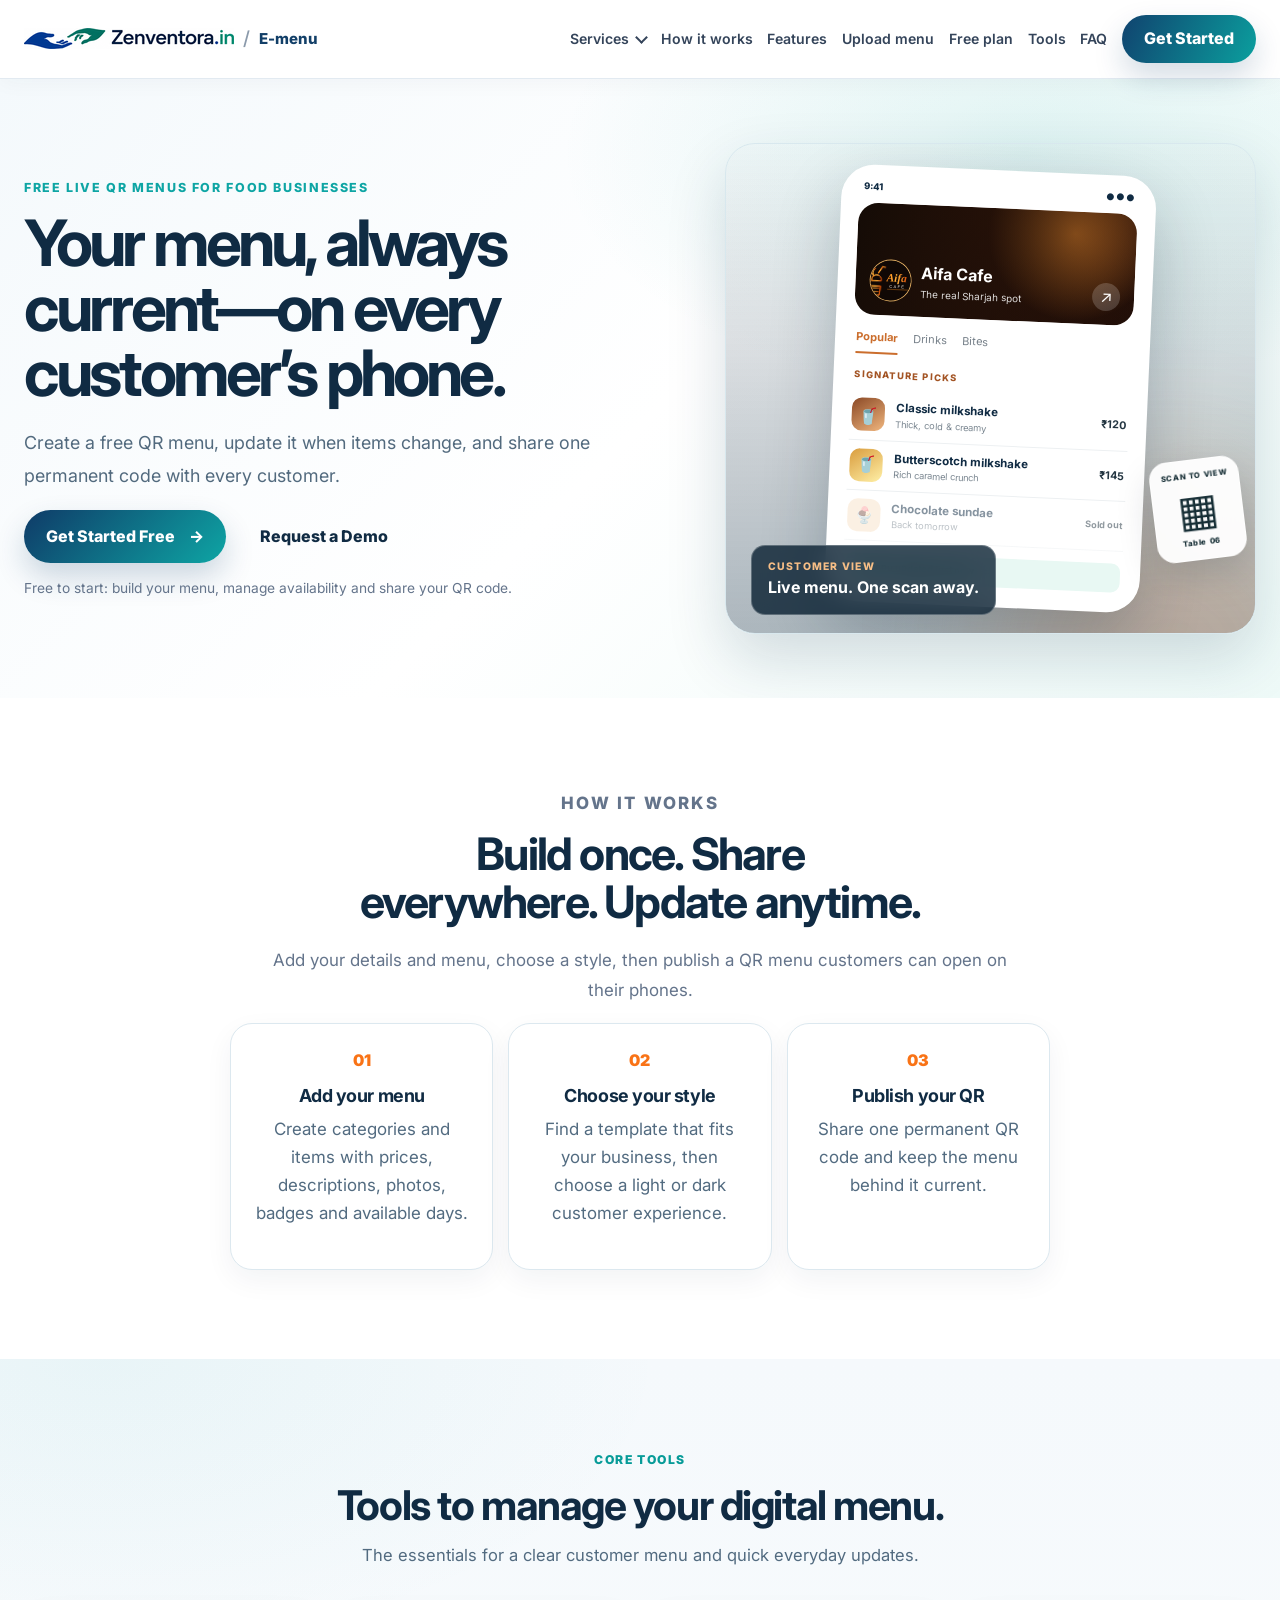
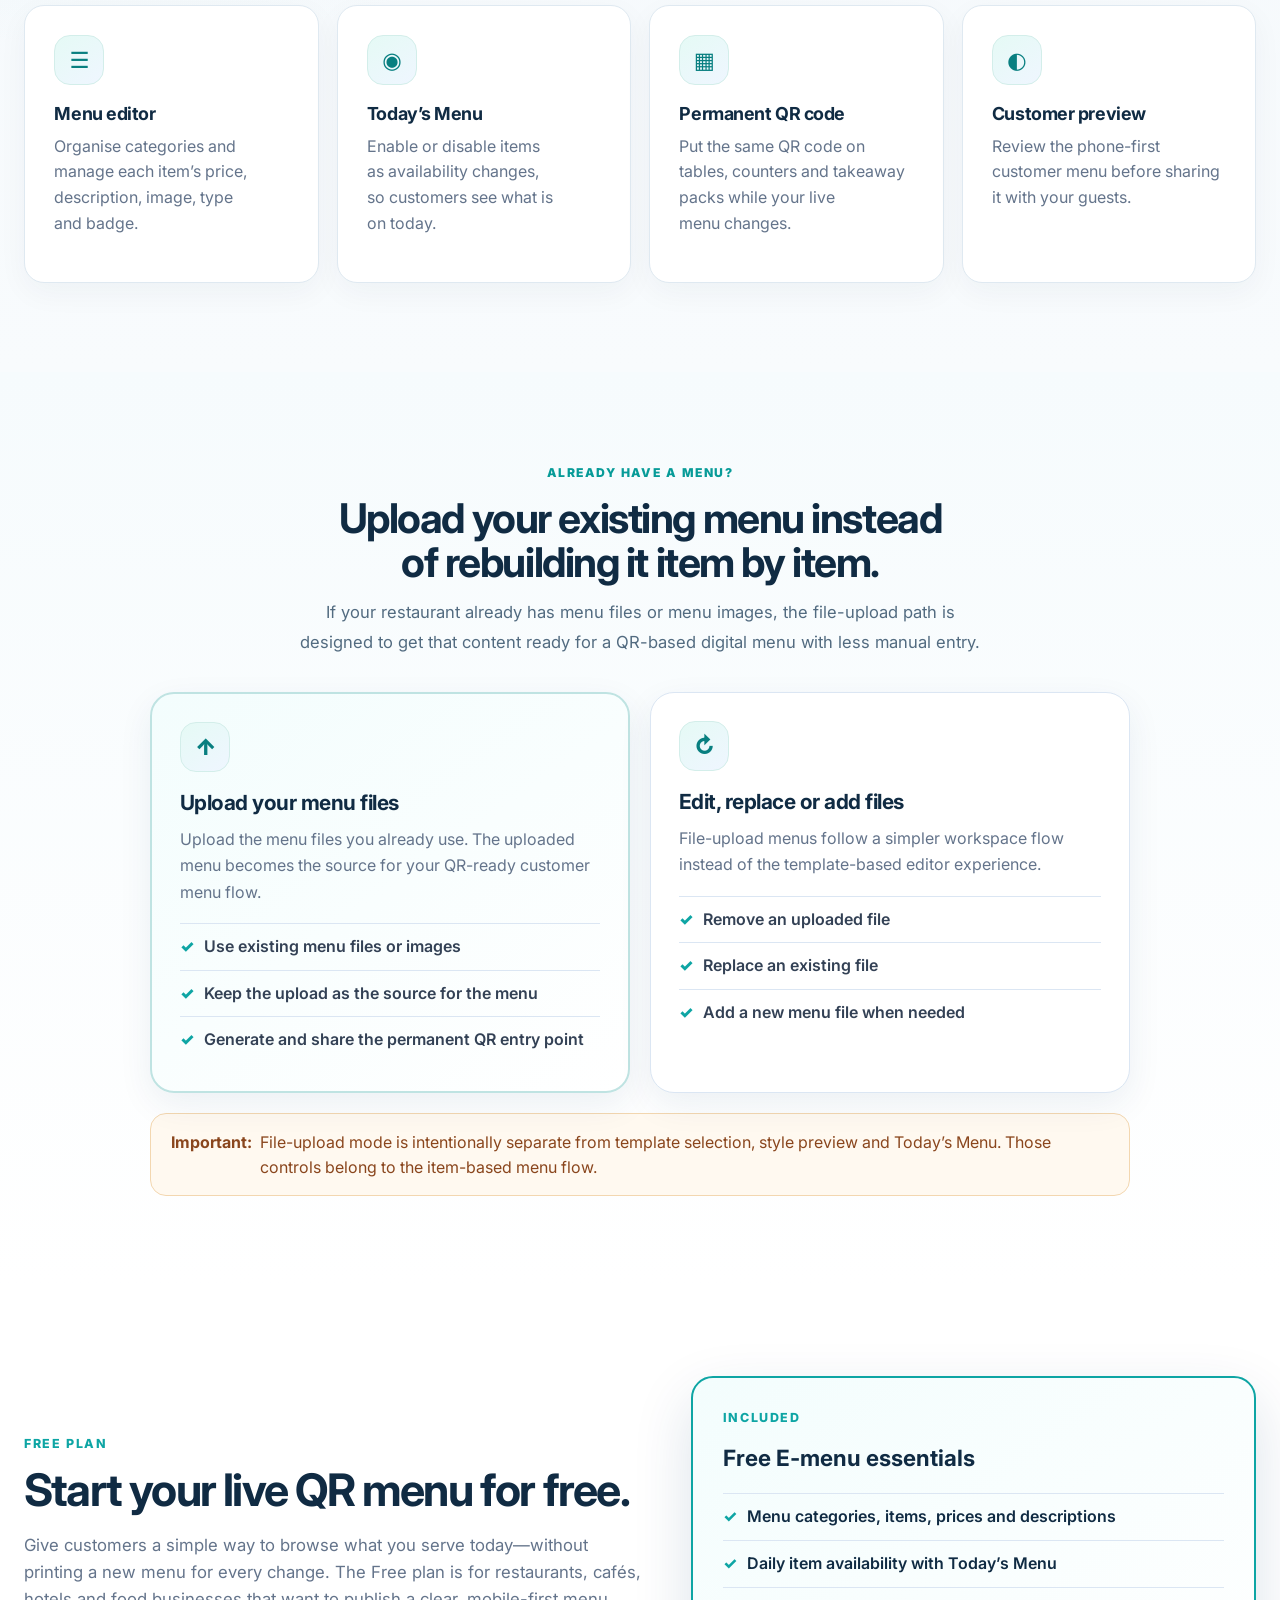
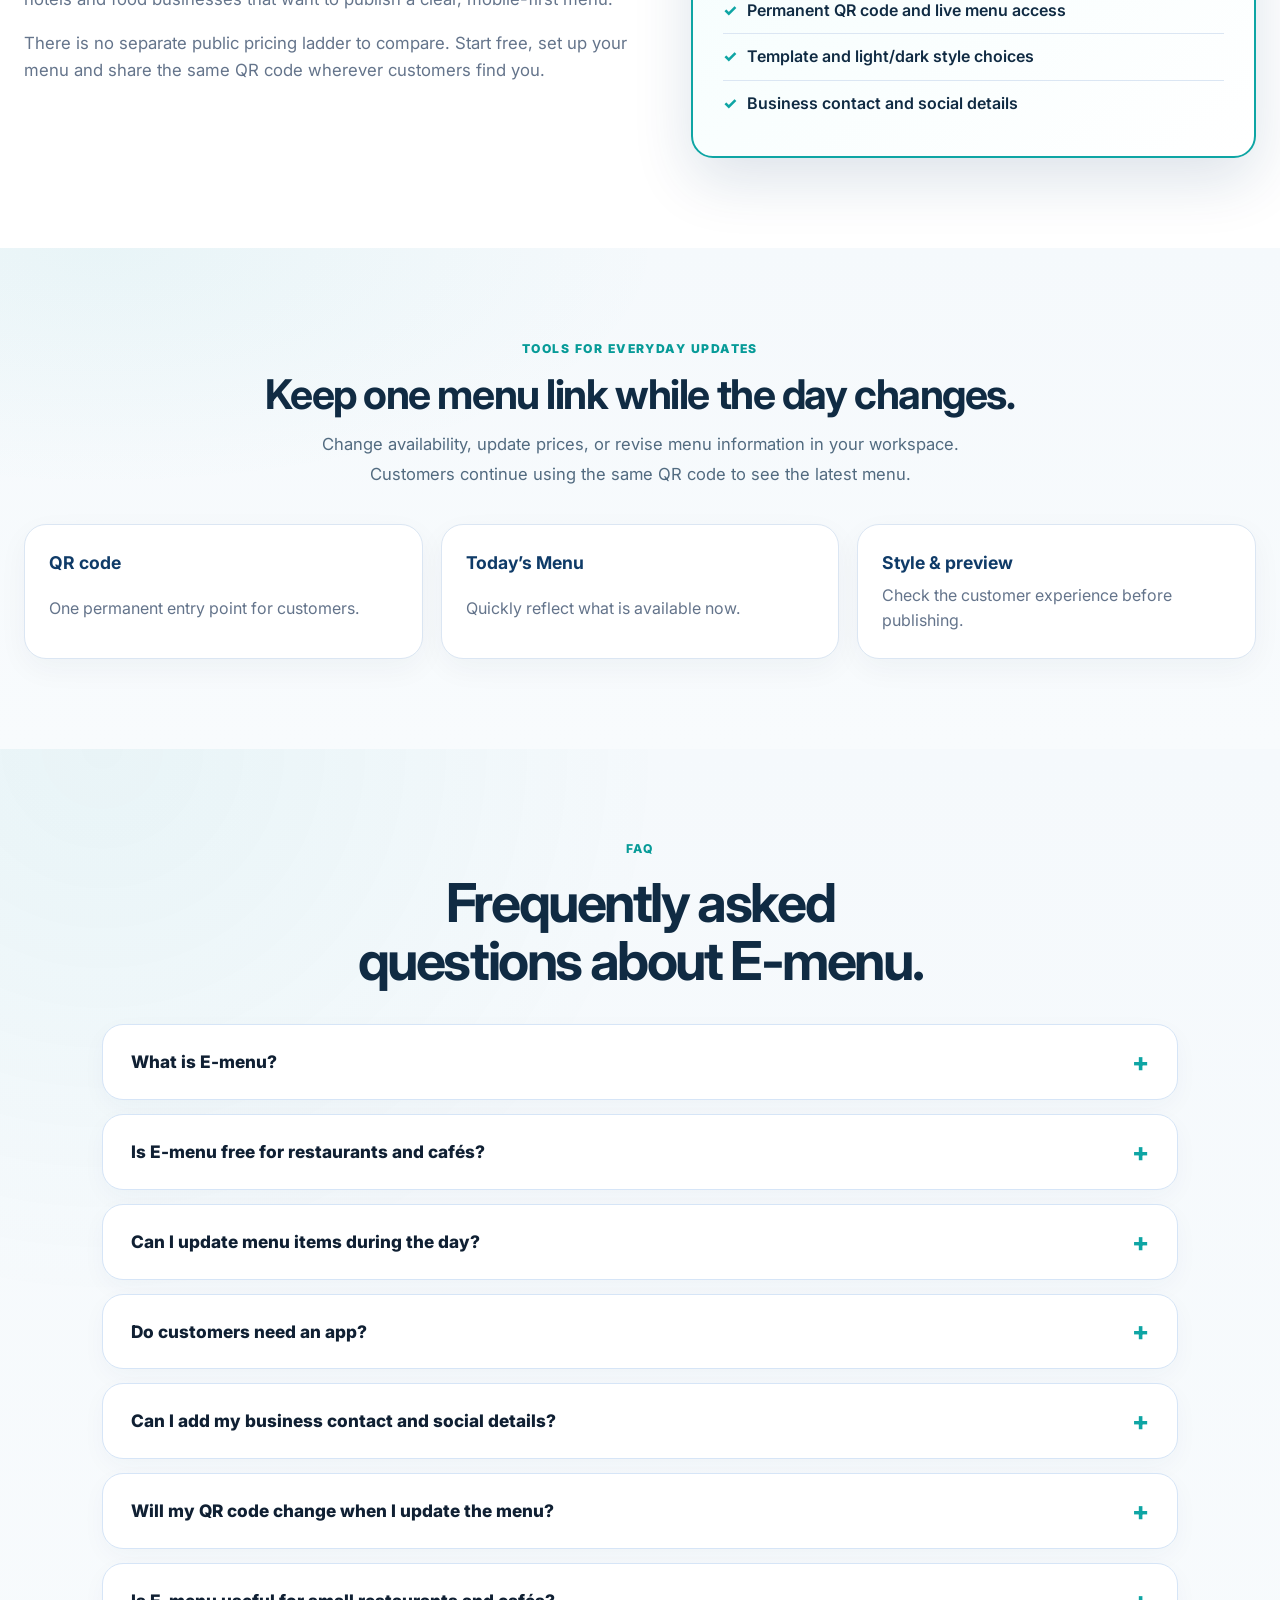
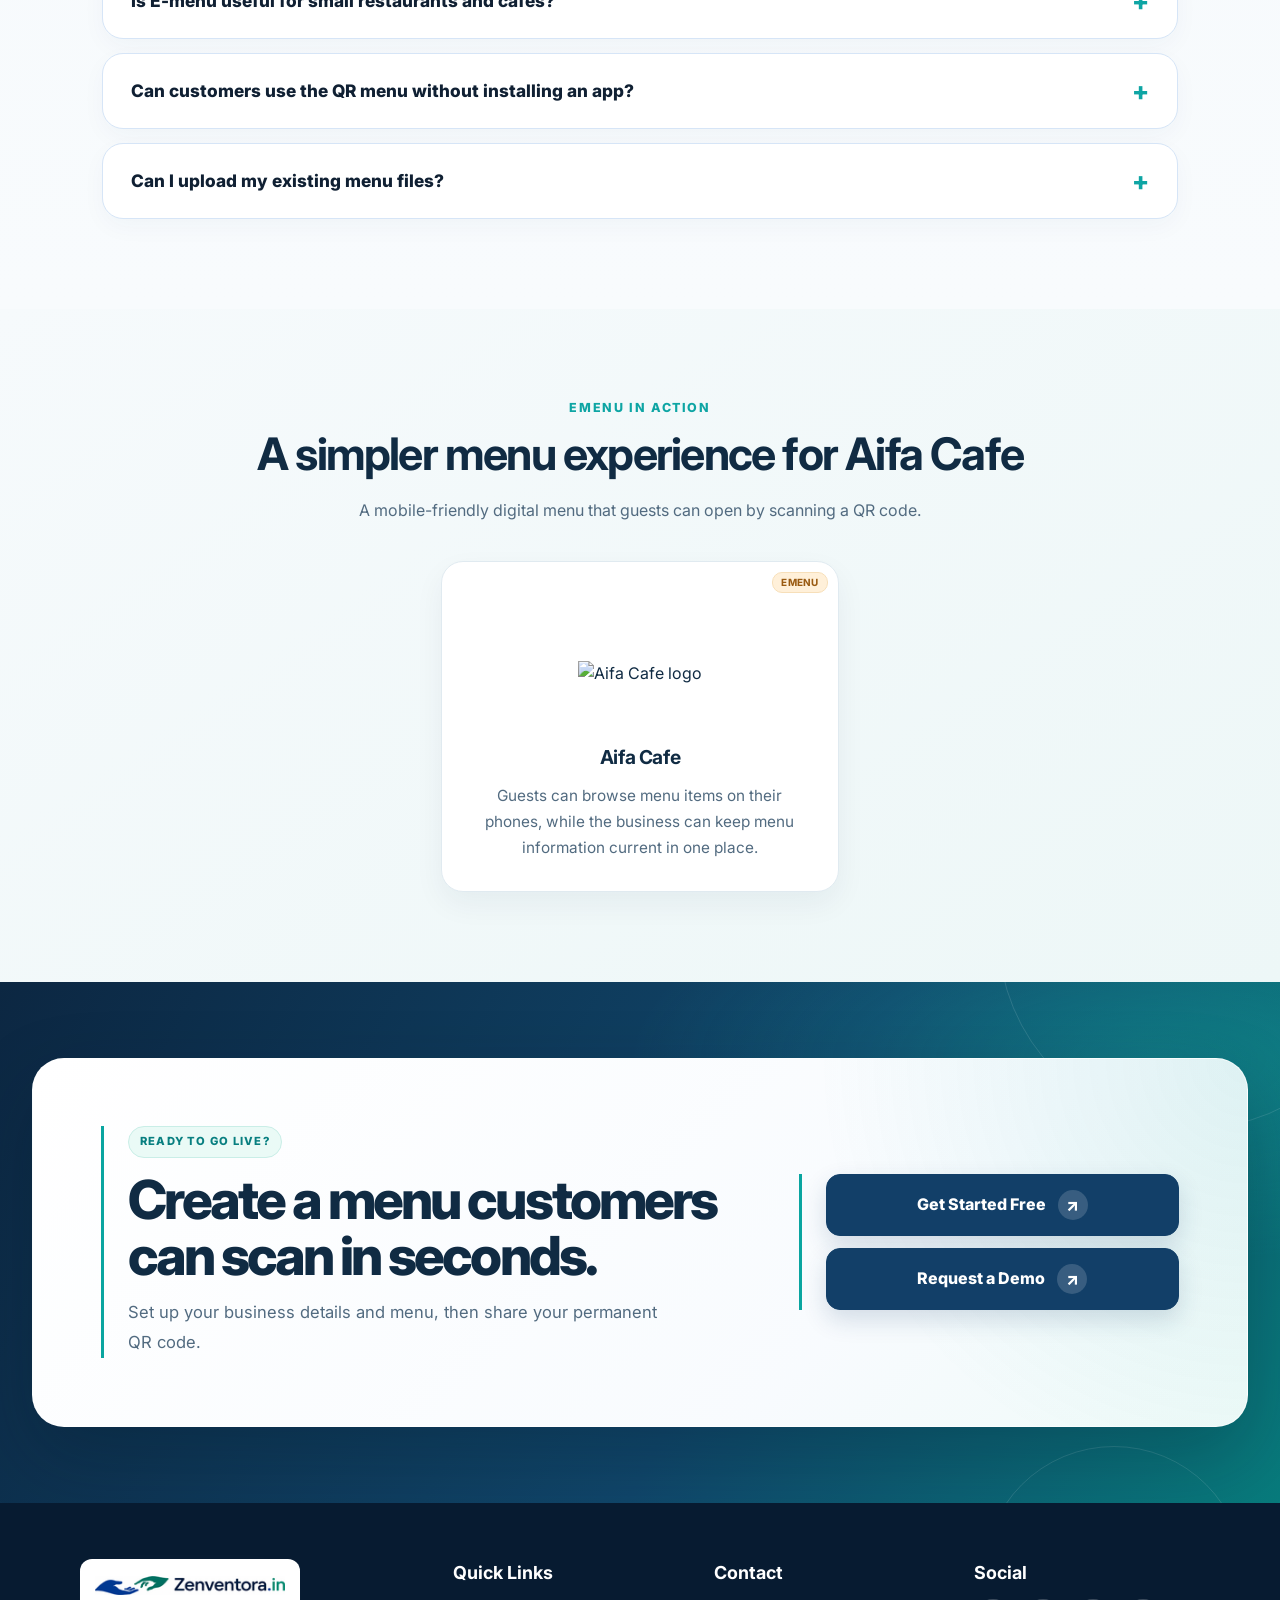
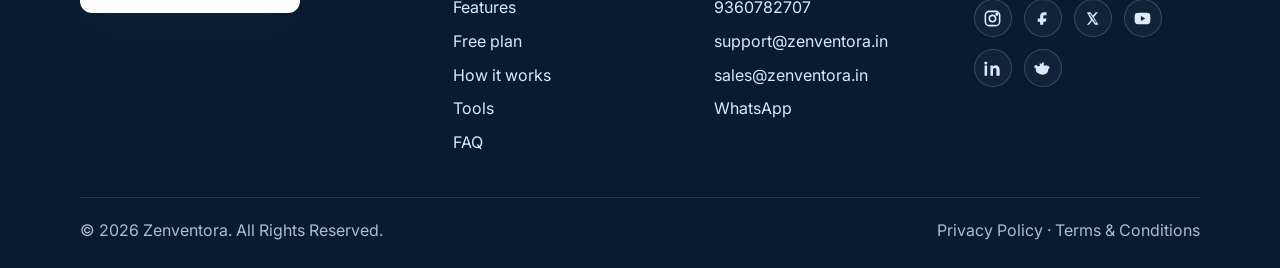
==== emenu/index.html @ b759203c "Fix Online Solutions internal navigation URL" ====
<!doctype html>
<html lang="en-IN">
<head>
  <meta charset="utf-8">
  <meta name="viewport" content="width=device-width, initial-scale=1">
  <title>Free QR Menu for Restaurants & Cafés | Digital Menu | E-menu by Zenventora</title>
  <meta name="description" content="Create a free digital QR menu for restaurants, cafés, hotels and food businesses. Add items manually or upload an existing menu file, manage availability, customise the menu and share one permanent QR code.">
  <meta name="keywords" content="free QR menu, free digital menu, restaurant QR menu, café QR menu, hotel digital menu, online menu for restaurant, digital menu India, QR code menu, permanent QR menu, restaurant menu app, menu file upload, menu image upload, menu availability management, E-menu by Zenventora">
  <meta name="application-name" content="E-menu by Zenventora">
  <meta name="author" content="Zenventora">
  <meta name="robots" content="index, follow, max-image-preview:large">
  <link rel="canonical" href="https://emenu.zenventora.in/">
  <link rel="alternate" href="https://emenu.zenventora.in/" hreflang="en-IN">
  <link rel="alternate" href="https://emenu.zenventora.in/" hreflang="x-default">
  <meta property="og:type" content="website">
  <meta property="og:title" content="Free QR Menu for Restaurants & Cafés | E-menu by Zenventora">
  <meta property="og:description" content="Create a free digital QR menu, update it anytime and share one permanent QR code with restaurant and café customers.">
  <meta property="og:url" content="https://emenu.zenventora.in/">
  <meta property="og:image" content="https://zenventora.in/assets/zenventora.png">
  <meta property="og:site_name" content="E-menu by Zenventora">
  <meta property="og:locale" content="en_IN">
  <meta name="twitter:card" content="summary_large_image">
  <meta name="twitter:title" content="Free QR Menu for Restaurants & Cafés | E-menu by Zenventora">
  <meta name="twitter:description" content="Create a free digital QR menu, update it anytime and share one permanent QR code with restaurant and café customers.">
  <meta name="twitter:image" content="https://zenventora.in/assets/zenventora.png">
  <meta name="theme-color" content="#0f3b68">
  <link rel="icon" href="../assets/zenventora.png" type="image/png" />
  <link rel="preconnect" href="https://fonts.googleapis.com">
  <link rel="preconnect" href="https://fonts.gstatic.com" crossorigin>
  <link href="https://fonts.googleapis.com/css2?family=Inter:wght@400;500;600;700;800&display=swap" rel="stylesheet">
  <link rel="stylesheet" href="../styles.css?v=footer-logo-20261109">
  <link rel="stylesheet" href="emenu.css">
  <link rel="stylesheet" href="../account-integration.css?v=emenu-profile-20261109">
  <script type="application/ld+json">{"@context":"https://schema.org","@type":"WebSite","name":"E-menu by Zenventora","url":"https://emenu.zenventora.in/","inLanguage":"en-IN","description":"Free digital QR menu for restaurants, cafés, hotels and food businesses."}</script>
  <script type="application/ld+json">{"@context":"https://schema.org","@type":"WebApplication","name":"E-menu by Zenventora","applicationCategory":"BusinessApplication","operatingSystem":"Web","url":"https://emenu.zenventora.in/","inLanguage":"en-IN","description":"A mobile-friendly QR menu for restaurants, cafés, hotels and food businesses to create item-based menus or use an existing-menu file upload path, then share live menus through a permanent QR code.","publisher":{"@type":"Organization","name":"Zenventora","url":"https://zenventora.in/","logo":"https://zenventora.in/assets/zenventora-logo.svg"},"offers":{"@type":"Offer","name":"Free plan","price":"0","priceCurrency":"INR"}}</script>
  <script type="application/ld+json">{"@context":"https://schema.org","@type":"FAQPage","mainEntity":[{"@type":"Question","name":"What is E-menu?","acceptedAnswer":{"@type":"Answer","text":"E-menu is a digital menu customers open in their phone browser by scanning a QR code."}},{"@type":"Question","name":"Is E-menu free for restaurants and cafés?","acceptedAnswer":{"@type":"Answer","text":"E-menu has a Free plan for creating a live QR menu, adding menu details, managing availability and sharing a permanent QR code."}},{"@type":"Question","name":"Can I update menu items during the day?","acceptedAnswer":{"@type":"Answer","text":"Yes. Use the menu editor and Today’s Menu controls to update menu information and availability."}},{"@type":"Question","name":"Do customers need an app to use an E-menu?","acceptedAnswer":{"@type":"Answer","text":"No. Customers scan the QR code and open the live menu in their normal phone browser."}},{"@type":"Question","name":"Can I upload an existing menu instead of entering every item manually?","acceptedAnswer":{"@type":"Answer","text":"Yes. E-menu supports an existing-menu file upload path for businesses that already have menu files. The file-upload flow is separate from template selection, customer style preview and Today’s Menu controls; uploaded files can be removed, replaced or added from the menu workspace."}},{"@type":"Question","name":"Is E-menu useful for small restaurants and cafés?","acceptedAnswer":{"@type":"Answer","text":"Yes. E-menu is designed for restaurants, cafés, hotels and food businesses that want a simple mobile-first digital menu and a permanent QR code without rebuilding the menu every time it changes."}},{"@type":"Question","name":"Can customers open an E-menu from a QR code without installing an app?","acceptedAnswer":{"@type":"Answer","text":"Yes. Customers scan the QR code and open the live menu in their normal mobile browser."}}]}</script>

<style id="account-session-visibility-fix">
html[data-account-signed-in="true"] .account-session-signin,
html[data-account-signed-in="true"] .account-signin-link[data-account-action="signin"] {
  display: none !important;
  visibility: hidden !important;
  pointer-events: none !important;
}
</style>
<style id="zenventora-mobile-nav-fix">
@media (max-width:1120px) {
  html body header.site-header .nav-menu[data-nav-menu] { display:none !important; visibility:hidden !important; opacity:0 !important; pointer-events:none !important; }
  html body header.site-header .nav-menu[data-nav-menu].open { display:flex !important; visibility:visible !important; opacity:1 !important; pointer-events:auto !important; }
  html body header.site-header .brand > span,
  html body header.site-header .brand > strong { display:none !important; visibility:hidden !important; }
  html body header.site-header .brand { min-width:0 !important; max-width:calc(100% - 108px) !important; overflow:hidden; }
  html body header.site-header .brand .brand-logo { max-width:100% !important; width:auto !important; }
  html body header.site-header .nav-menu[data-nav-menu] .nav-dropdown-menu { display:none !important; position:static !important; }
  html body header.site-header .nav-menu[data-nav-menu] .nav-dropdown[open] > .nav-dropdown-menu { display:grid !important; }
}
</style>


<style id="zenventora-mobile-brand-suffix-hide">
@media screen and (max-width: 767px) {
  header.site-header nav.nav a.brand.website-brand > span,
  header.site-header nav.nav a.brand.website-brand > strong,
  header.site-header nav.nav a.brand.emenu-brand > span,
  header.site-header nav.nav a.brand.emenu-brand > strong {
    display: none !important;
    visibility: hidden !important;
    opacity: 0 !important;
    width: 0 !important;
    max-width: 0 !important;
    margin: 0 !important;
    padding: 0 !important;
    border: 0 !important;
    overflow: hidden !important;
  }
  header.site-header nav.nav a.brand.website-brand,
  header.site-header nav.nav a.brand.emenu-brand {
    gap: 0 !important;
    min-width: 0 !important;
    max-width: calc(100% - 112px) !important;
    overflow: hidden !important;
  }
  header.site-header nav.nav {
    display: flex !important;
    flex-wrap: nowrap !important;
    align-items: center !important;
    justify-content: space-between !important;
    gap: 12px !important;
  }
  header.site-header nav.nav .nav-toggle {
    flex: 0 0 auto !important;
    margin-left: auto !important;
  }
}
</style>
<link rel="stylesheet" href="../zenventora.css?v=master-20261111">
</head>
<body class="emenu-page">
  <a class="skip-link" href="#main">Skip to content</a>
  <header class="site-header">
    <nav class="nav container" aria-label="E-menu navigation">
      <a class="brand emenu-brand" href="#home" aria-label="E-menu home"><img class="brand-logo" src="../assets/zenventora-logo.svg" alt="Zenventora logo"><span aria-hidden="true">/</span><strong>E-menu</strong></a>
      <button class="nav-toggle" type="button" aria-controls="nav-menu" aria-expanded="false" data-nav-toggle>Menu</button>
      <div id="nav-menu" class="nav-menu" data-nav-menu>
        <details class="nav-dropdown"><summary>Services</summary><div class="nav-dropdown-menu"><a href="../online-solution/">Online Solutions</a><a href="../website/">Website</a></div></details>
        <a href="#how-it-works">How it works</a><a href="#features">Features</a><a href="#upload-menu">Upload menu</a><a href="#free-plan">Free plan</a><a href="#tools">Tools</a><a href="#faq">FAQ</a>
        
      <div class="account-nav-actions" data-account-actions data-account-product="emenu"><a class="btn btn-primary btn-small account-get-started account-cta" data-account-cta="signup" data-account-product="emenu" href="https://zenventora.in/emenu/signup.html">Get Started</a></div></div>
    </nav>
  </header>
  <main id="main">
    <section id="home" class="hero section">
      <div class="container hero-grid">
        <div class="hero-copy"><p class="eyebrow">Free live QR menus for food businesses</p><h1>Your menu, always current—on every customer’s phone.</h1><p class="hero-text">Create a free QR menu, update it when items change, and share one permanent code with every customer.</p><div class="hero-actions cta-area" data-emenu-cta aria-live="polite"><a class="btn btn-primary account-cta account-session-cta" data-account-cta="signup" data-account-product="emenu" href="https://zenventora.in/emenu/signup.html">Get Started Free <span aria-hidden="true">→</span></a><a class="btn btn-outline-light" href="request-demo.html">Request a Demo</a></div><p class="microcopy">Free to start: build your menu, manage availability and share your QR code.</p></div>
        <div class="hero-panel customer-menu-showcase" aria-label="Example customer view of a live café menu"><div class="showcase-glow"></div><div class="table-qr"><span>SCAN TO VIEW</span><b aria-hidden="true">▦</b><small>Table 06</small></div><div class="phone-menu"><div class="phone-status"><span>9:41</span><span>● ● ●</span></div><div class="cafe-cover"><img class="cafe-logo" src="../assets/emenu/aifa-cafe-logo.svg" alt="Aifa Cafe logo"><div><strong>Aifa Cafe</strong><small>The real Sharjah spot</small></div><button aria-label="Share menu example" type="button">↗</button></div><div class="menu-tabs"><strong>Popular</strong><span>Drinks</span><span>Bites</span></div><p class="menu-category">SIGNATURE PICKS</p><div class="customer-item"><span class="dish-art cold-brew">☕</span><div><strong>Classic milkshake</strong><small>Thick, cold &amp; creamy</small></div><b>₹120</b></div><div class="customer-item"><span class="dish-art butterscotch">🥤</span><div><strong>Butterscotch milkshake</strong><small>Rich caramel crunch</small></div><b>₹145</b></div><div class="customer-item sold"><span class="dish-art">🍨</span><div><strong>Chocolate sundae</strong><small>Back tomorrow</small></div><b>Sold out</b></div><div class="live-pill"><i></i> Menu updated just now</div></div><div class="showcase-caption"><span>Customer view</span><strong>Live menu. One scan away.</strong></div></div>
      </div>
    </section>
    <section id="how-it-works" class="section intro"><div class="container narrow"><p class="eyebrow">How it works</p><h2>Build once. Share everywhere. Update anytime.</h2><p>Add your details and menu, choose a style, then publish a QR menu customers can open on their phones.</p><div class="steps"><article><span>01</span><h3>Add your menu</h3><p>Create categories and items with prices, descriptions, photos, badges and available days.</p></article><article><span>02</span><h3>Choose your style</h3><p>Find a template that fits your business, then choose a light or dark customer experience.</p></article><article><span>03</span><h3>Publish your QR</h3><p>Share one permanent QR code and keep the menu behind it current.</p></article></div></div></section>
    <section id="features" class="section soft-bg"><div class="container"><div class="section-heading"><p class="eyebrow">Core tools</p><h2>Tools to manage your digital menu.</h2><p>The essentials for a clear customer menu and quick everyday updates.</p></div><div class="card-grid four"><article class="card"><span class="icon">☰</span><h3>Menu editor</h3><p>Organise categories and manage each item’s price, description, image, type and badge.</p></article><article class="card"><span class="icon">◉</span><h3>Today’s Menu</h3><p>Enable or disable items as availability changes, so customers see what is on today.</p></article><article class="card"><span class="icon">▦</span><h3>Permanent QR code</h3><p>Put the same QR code on tables, counters and takeaway packs while your live menu changes.</p></article><article class="card"><span class="icon">◐</span><h3>Customer preview</h3><p>Review the phone-first customer menu before sharing it with your guests.</p></article></div></div></section>
    <section id="upload-menu" class="section upload-menu-section">
      <div class="container">
        <div class="section-heading">
          <p class="eyebrow">Already have a menu?</p>
          <h2>Upload your existing menu instead of rebuilding it item by item.</h2>
          <p>If your restaurant already has menu files or menu images, the file-upload path is designed to get that content ready for a QR-based digital menu with less manual entry.</p>
        </div>
        <div class="upload-menu-grid">
          <article class="upload-menu-card upload-menu-card--primary">
            <span class="icon">↑</span>
            <h3>Upload your menu files</h3>
            <p>Upload the menu files you already use. The uploaded menu becomes the source for your QR-ready customer menu flow.</p>
            <ul>
              <li>Use existing menu files or images</li>
              <li>Keep the upload as the source for the menu</li>
              <li>Generate and share the permanent QR entry point</li>
            </ul>
          </article>
          <article class="upload-menu-card">
            <span class="icon">↻</span>
            <h3>Edit, replace or add files</h3>
            <p>File-upload menus follow a simpler workspace flow instead of the template-based editor experience.</p>
            <ul>
              <li>Remove an uploaded file</li>
              <li>Replace an existing file</li>
              <li>Add a new menu file when needed</li>
            </ul>
          </article>
        </div>
        <div class="upload-menu-note">
          <strong>Important:</strong>
          <span>File-upload mode is intentionally separate from template selection, style preview and Today’s Menu. Those controls belong to the item-based menu flow.</span>
        </div>
      </div>
    </section>
    <section id="free-plan" class="section"><div class="container free-plan"><div><p class="eyebrow">Free plan</p><h2>Start your live QR menu for free.</h2><p>Give customers a simple way to browse what you serve today—without printing a new menu for every change. The Free plan is for restaurants, cafés, hotels and food businesses that want to publish a clear, mobile-first menu.</p><p>There is no separate public pricing ladder to compare. Start free, set up your menu and share the same QR code wherever customers find you.</p></div><div class="free-plan-card"><p class="eyebrow">Included</p><h3>Free E-menu essentials</h3><ul><li>Menu categories, items, prices and descriptions</li><li>Daily item availability with Today’s Menu</li><li>Permanent QR code and live menu access</li><li>Template and light/dark style choices</li><li>Business contact and social details</li></ul></div></div></section>
    
    <section id="tools" class="section soft-bg"><div class="container"><div class="section-heading"><p class="eyebrow">Tools for everyday updates</p><h2>Keep one menu link while the day changes.</h2><p>Change availability, update prices, or revise menu information in your workspace. Customers continue using the same QR code to see the latest menu.</p></div><div class="workflow-grid"><article><strong>QR code</strong><span>One permanent entry point for customers.</span></article><article><strong>Today’s Menu</strong><span>Quickly reflect what is available now.</span></article><article><strong>Style &amp; preview</strong><span>Check the customer experience before publishing.</span></article></div></div></section>
    
    <section id="faq" class="section soft-bg"><div class="container"><div class="section-heading"><p class="eyebrow">FAQ</p><h2>Frequently asked questions about E-menu.</h2></div><div class="faq-list"><details><summary>What is E-menu?</summary><p>E-menu is a digital menu customers open on their phone by scanning a QR code.</p></details><details><summary>Is E-menu free for restaurants and cafés?</summary><p>Yes. E-menu has a Free plan for creating a live QR menu, adding menu details, managing availability and sharing a permanent QR code.</p></details><details><summary>Can I update menu items during the day?</summary><p>Yes. Use the menu editor and Today’s Menu controls to update information and availability.</p></details><details><summary>Do customers need an app?</summary><p>No. They open the live menu in their normal phone browser.</p></details><details><summary>Can I add my business contact and social details?</summary><p>Yes. E-menu supports business name, location, tagline, phone, WhatsApp, Instagram and Facebook details.</p></details><details><summary>Will my QR code change when I update the menu?</summary><p>No. Customers can keep using the same permanent QR code while you update the live menu behind it.</p></details><details><summary>Is E-menu useful for small restaurants and cafés?</summary><p>Yes. E-menu is designed for restaurants, cafés, hotels and food businesses that want a simple mobile-first digital menu and a permanent QR code.</p></details><details><summary>Can customers use the QR menu without installing an app?</summary><p>Yes. Customers scan the QR code and open the live menu in their normal mobile browser.</p></details><details><summary>Can I upload my existing menu files?</summary><p>Yes. The file-upload path is for businesses that already have menu files or menu images. It does not require template selection or the item-based style preview, and Today’s Menu controls are not part of that file-upload flow. You can remove, replace or add uploaded files from the menu workspace.</p></details></div></div></section>
    <section class="zv-client-section zv-emenu-client section" id="emenu-client-story" aria-label="eMenu client story"><div class="container"><div class="zv-client-heading"><div><p class="eyebrow">eMenu in action</p><h2>A simpler menu experience for Aifa Cafe</h2><p>A mobile-friendly digital menu that guests can open by scanning a QR code.</p></div></div><div class="zv-client-track zv-emenu-client-track"><article class="zv-client-slide"><div class="zv-client-logo-wrap"><img src="https://zenventora.in/emenu/assets/aifa-cafe-testimonial-logo-v2.svg" alt="Aifa Cafe logo" loading="lazy"></div><span class="zv-client-kind">eMenu</span><h3>Aifa Cafe</h3><p>Guests can browse menu items on their phones, while the business can keep menu information current in one place.</p></article></div></div></section>
    <section class="section customer-band"><div class="container customer-card"><div><p class="eyebrow">Ready to go live?</p><h2>Create a menu customers can scan in seconds.</h2><p>Set up your business details and menu, then share your permanent QR code.</p></div><div class="cta-area cta-area--light" data-emenu-cta aria-live="polite"><a class="btn btn-light account-cta account-session-cta" data-account-cta="signup" data-account-product="emenu" href="https://zenventora.in/emenu/signup.html">Get Started Free</a><a class="btn btn-outline-light" href="request-demo.html">Request a Demo</a></div></div></section>
  </main>
  <footer class="site-footer"><div class="container footer-grid"><div><a class="brand footer-brand" href="#home"><img class="brand-logo" src="../assets/zenventora-logo.svg" alt="Zenventora logo"></a></div><div><h3>Quick Links</h3><a href="#features">Features</a><a href="#free-plan">Free plan</a><a href="#how-it-works">How it works</a><a href="#tools">Tools</a><a href="#faq">FAQ</a></div><div><h3>Contact</h3><a href="tel:+919360782707">9360782707</a><a href="mailto:support@zenventora.in">support@zenventora.in</a><a href="mailto:sales@zenventora.in">sales@zenventora.in</a><a href="https://wa.me/919360782707" target="_blank" rel="noopener">WhatsApp</a></div><div class="footer-social-section"><h3>Social</h3><div class="footer-social" aria-label="ZenVentora social media">
<a class="footer-social-link" href="https://www.instagram.com/zenventora/" target="_blank" rel="noopener" aria-label="Instagram" title="Instagram"><svg viewBox="0 0 24 24"><rect x="3" y="3" width="18" height="18" rx="5"></rect><circle cx="12" cy="12" r="4"></circle><circle cx="17.5" cy="6.5" r="1"></circle></svg></a>
<a class="footer-social-link" href="https://www.facebook.com/profile.php?id=61591519560721" target="_blank" rel="noopener" aria-label="Facebook" title="Facebook"><svg viewBox="0 0 24 24"><path d="M14 8h3V4h-3c-3 0-5 2-5 5v3H6v4h3v4h4v-4h3l1-4h-4V9c0-.7.3-1 1-1Z"></path></svg></a>
<a class="footer-social-link" href="https://x.com/zenventora" target="_blank" rel="noopener" aria-label="X" title="X"><svg viewBox="0 0 24 24"><path d="M5 4h4.3l3.1 4.3L16.2 4H19l-5.3 6.1L19.5 20h-4.3l-3.7-5.1L7.7 20H5l5.2-6L5 4Zm3 2.2 7.9 11.6h1.3L9.3 6.2H8Z"></path></svg></a>
<a class="footer-social-link" href="https://www.youtube.com/@zenventora" target="_blank" rel="noopener" aria-label="YouTube" title="YouTube"><svg viewBox="0 0 24 24"><path d="M21.6 7.2a2.9 2.9 0 0 0-2-2C17.8 4.7 12 4.7 12 4.7s-5.8 0-7.6.5a2.9 2.9 0 0 0-2 2C2 9 2 12 2 12s0 3 .4 4.8a2.9 2.9 0 0 0 2 2c1.8.5 7.6.5 7.6.5s5.8 0 7.6-.5a2.9 2.9 0 0 0 2-2c.4-1.8.4-4.8.4-4.8s0-3-.4-4.8ZM10 15.2V8.8l5.5 3.2-5.5 3.2Z"></path></svg></a>
<a class="footer-social-link" href="https://www.linkedin.com/company/zenventora/" target="_blank" rel="noopener" aria-label="LinkedIn" title="LinkedIn"><svg viewBox="0 0 24 24"><path d="M5.2 8.3H2V21h3.2V8.3ZM3.6 3A1.9 1.9 0 1 0 3.6 6.8 1.9 1.9 0 0 0 3.6 3ZM21 13.7c0-3.8-2-5.7-4.8-5.7-2.2 0-3.1 1.2-3.6 2v-1.7H9.4V21h3.2v-6.3c0-1.7.3-3.3 2.4-3.3 2 0 2 1.8 2 3.4V21H21v-7.3Z"></path></svg></a>
<a class="footer-social-link" href="https://www.reddit.com/user/Zenventora/" target="_blank" rel="noopener" aria-label="Reddit" title="Reddit"><svg viewBox="0 0 24 24"><path d="M14.7 4.2 13.4 8c1.4.2 2.7.7 3.8 1.4a2 2 0 1 1 1.9 3.3c.1.4.2.9.2 1.3 0 3.4-3.3 5.8-7.3 5.8s-7.3-2.4-7.3-5.8c0-.5.1-.9.2-1.3a2 2 0 1 1 1.9-3.3c1.1-.7 2.4-1.2 3.8-1.4l1.3-3.8 2.1.5-.9 3.5c.1 0 .2 0 .3.1.5.1 1 .2 1.4.4.4-.5 1-.8 1.7-.8a2 2 0 1 1-1.4 3.4c.5.4.9.8 1.2 1.3.1.4.2.8.2 1.2 0 2.7-2.8 4.6-6.5 4.6s-6.5-1.9-6.5-4.6c0-.4.1-.8.2-1.2.3-.5.7-.9 1.2-1.3A2 2 0 1 1 5.6 9.1c.7 0 1.3.3 1.7.8.4-.2.9-.3 1.4-.4.1 0 .2 0 .3-.1l-.9-3.5 2.1-.5 1.3 3.8c.4 0 .8 0 1.2 0Zm-4.4 9.3c.6.5 1.4.7 2.2.7s1.6-.2 2.2-.7l.7 1c-.8.7-1.8 1-2.9 1s-2.1-.3-2.9-1l.7-1Zm-.1-2.8a1.1 1.1 0 1 0 0 2.2 1.1 1.1 0 0 0 0-2.2Zm4.8 0a1.1 1.1 0 1 0 0 2.2 1.1 1.1 0 0 0 0-2.2Z"></path></svg></a>
</div></div></div><div class="container footer-bottom"><span>© 2026 Zenventora. All Rights Reserved.</span><span><a href="../privacy-policy.html">Privacy Policy</a> · <a href="../terms-and-conditions.html">Terms &amp; Conditions</a></span></div></footer>
  <script src="../script.js?v=navfix-20261022" defer></script><script type="module" src="../zenventora.js?v=emenu-auth-separation-20261112"></script>
</body>
</html>
---- styles.css ----
:root {
    --navy: #0b2440;
    --blue: #0f3b68;
    --teal: #0ea5a4;
    --orange: #f97316;
    --ink: #102033;
    --muted: #64748b;
    --line: #dbe6f3;
    --soft: #f5f9fc;
    --white: #fff;
    --shadow: 0 22px 60px rgba(15,59,104,.14);
    --radius: 22px
}

* {
    box-sizing: border-box
}

html {
    scroll-behavior: smooth
}

body {
    margin: 0;
    font-family: Inter,system-ui,-apple-system,Segoe UI,sans-serif;
    color: var(--ink);
    background: var(--white);
    line-height: 1.6
}

a {
    color: inherit;
    text-decoration: none
}

button,input,select,textarea {
    font: inherit
}

.container {
    width: min(1120px,calc(100% - 32px));
    margin-inline:auto}

.skip-link {
    position: absolute;
    left: -999px;
    top: 10px;
    background: var(--navy);
    color: #fff;
    padding: 10px 14px;
    z-index: 99
}

.skip-link:focus {
    left: 10px
}

.site-header {
    position: sticky;
    top: 0;
    z-index: 40;
    background: rgba(255,255,255,.92);
    backdrop-filter: blur(18px);
    border-bottom: 1px solid rgba(219,230,243,.8)
}

.nav {
    min-height: 76px;
    display: flex;
    align-items: center;
    justify-content: space-between;
    gap: 22px
}

.brand {
    display: inline-flex;
    align-items: center;
    gap: 10px;
    font-weight: 800;
    font-size: 1.2rem
}

.brand-mark {
    width: 38px;
    height: 38px;
    border-radius: 12px;
    display: grid;
    place-items: center;
    color: #fff;
    background: linear-gradient(135deg,var(--blue),var(--teal));
    box-shadow: 0 12px 30px rgba(14,165,164,.25)
}

.nav-menu {
    display: flex;
    align-items: center;
    gap: 22px;
    font-weight: 600;
    color: #34445a
}

.nav-menu a:hover {
    color: var(--teal);
}

.nav-toggle {
    display: none;
    border: 1px solid var(--line);
    border-radius: 999px;
    background: #fff;
    padding: 9px 14px
}

.btn {
    border: 0;
    border-radius: 999px;
    padding: 14px 22px;
    font-weight: 800;
    cursor: pointer;
    display: inline-flex;
    justify-content: center;
    align-items: center;
    gap: 8px;
    transition: .2s
}

.btn-primary {
    color: #fff;
    background: linear-gradient(135deg,var(--blue),var(--teal));
    box-shadow: 0 14px 30px rgba(15,59,104,.2)
}

.btn-secondary {
    background: #fff;
    color: var(--blue);
    border: 1px solid var(--line)
}

.btn-light {
    background: #fff;
    color: var(--blue)
}

.btn-small {
    padding: 10px 16px
}

.section {
    padding: 92px 0
}

.soft-bg {
    background: var(--soft)
}

.hero {
    padding: 120px 0 86px;
    background: radial-gradient(circle at top right,rgba(14,165,164,.18),transparent 36%),linear-gradient(180deg,#f8fbff,#fff)
}

.hero-grid {
    display: grid;
    grid-template-columns: 1.1fr .9fr;
    gap: 48px;
    align-items: center
}

.eyebrow {
    text-transform: uppercase;
    letter-spacing: .13em;
    color: var(--teal);
    font-weight: 800;
    font-size: .78rem;
    margin: 0 0 12px
}

h1,h2,h3,p {
    margin-top: 0
}

h1 {
    font-size: clamp(2.4rem,5vw,4.6rem);
    line-height: 1.02;
    letter-spacing: -.055em;
    margin-bottom: 22px
}

h2 {
    font-size: clamp(2rem,3.5vw,3.25rem);
    line-height: 1.08;
    letter-spacing: -.04em;
    margin-bottom: 18px
}

h3 {
    font-size: 1.12rem;
    margin-bottom: 8px
}

.hero-text,.section-heading p,.narrow p,.split-grid p,.customer-card p,.contact-grid p {
    color: var(--muted);
    font-size: 1.06rem
}

.hero-actions {
    display: flex;
    gap: 14px;
    flex-wrap: wrap
}

.hero-panel {
    background: #fff;
    border: 1px solid var(--line);
    border-radius: 32px;
    padding: 24px;
    box-shadow: var(--shadow)
}

.metric-card {
    padding: 24px;
    border-radius: 24px;
    background: linear-gradient(135deg,var(--navy),var(--blue));
    color: #fff;
    margin-bottom: 16px
}

.metric-card span {
    display: block;
    color: #bde7ea;
    font-weight: 800;
    margin-bottom: 8px
}

.metric-card strong {
    font-size: 1.35rem;
    line-height: 1.2
}

.metric-grid {
    display: grid;
    grid-template-columns: 1fr 1fr;
    gap: 14px
}

.metric-grid div {
    padding: 18px;
    border: 1px solid var(--line);
    border-radius: 18px;
    background: #f9fcff
}

.metric-grid strong,.metric-grid span {
    display: block
}

.metric-grid span {
    color: var(--muted);
    font-size: .9rem
}

.narrow {
    max-width: 840px;
    text-align: center
}

.web-presence {
    background: linear-gradient(180deg,#fff 0,#f1fbfb 100%)
}

.web-presence-grid {
    display: grid;
    grid-template-columns: .88fr 1.12fr;
    gap: 42px;
    align-items: start
}

.web-presence-copy {
    position: sticky;
    top: 104px
}

.web-presence-copy p {
    color: var(--muted);
    font-size: 1.05rem
}

.web-presence-copy .web-presence-lead {
    color: var(--ink);
    font-size: 1.28rem;
    line-height: 1.55;
    font-weight: 600
}

.web-presence-actions {
    display: flex;
    align-items: center;
    gap: 20px;
    flex-wrap: wrap;
    margin-top: 26px
}

.text-link {
    color: var(--blue);
    font-weight: 800
}

.text-link span {
    color: var(--teal);
    margin-left: 4px
}

.web-service-grid {
    display: grid;
    grid-template-columns: 1fr 1fr;
    gap: 16px
}

.web-service-card {
    min-height: 252px;
    padding: 24px;
    border: 1px solid #cce8e8;
    border-radius: var(--radius);
    background: rgba(255,255,255,.9);
    box-shadow: 0 12px 35px rgba(15,59,104,.06)
}

.service-number {
    display: inline-flex;
    margin-bottom: 28px;
    color: var(--teal);
    font-size: .85rem;
    font-weight: 900;
    letter-spacing: .1em
}

.web-service-card h3 {
    font-size: 1.22rem
}

.web-service-card p,.search-clarity p {
    color: var(--muted)
}

.search-clarity {
    display: grid;
    grid-template-columns: .82fr 1.18fr;
    gap: 34px;
    align-items: center;
    margin-top: 66px;
    padding: 28px 32px;
    border: 1px solid #bfe3e2;
    border-radius: 24px;
    background: #fff
}

.search-clarity .eyebrow {
    margin-bottom: 8px
}

.search-clarity h3 {
    margin: 0;
    font-size: 1.32rem;
    line-height: 1.3
}

.search-clarity p:last-child {
    margin: 0
}

.section-heading {
    max-width: 760px;
    margin: 0 auto 38px;
    text-align: center
}

.card-grid {
    display: grid;
    gap: 18px
}

.card-grid.four {
    grid-template-columns: repeat(4,1fr)
}

.card,.partner-card,.service-list article,.steps article {
    background: #fff;
    border: 1px solid var(--line);
    border-radius: var(--radius);
    padding: 24px;
    box-shadow: 0 12px 35px rgba(15,59,104,.06)
}

.steps article{
    max-width: calc(33.3% - 30px);
    width: 100%;
}

.card p,.partner-card p,.service-list p,.steps p,.faq-list p,.footer-grid p {
    color: var(--muted)
}

.icon {
    display: grid;
    place-items: center;
    width: 42px;
    height: 42px;
    border-radius: 14px;
    background: #e9fbfb;
    color: var(--teal);
    font-weight: 900;
    margin-bottom: 16px
}

.partner-grid {
    display: grid;
    grid-template-columns: repeat(3,1fr);
    gap: 22px
}

.logo-placeholder {
    height: 76px;
    border: 1px dashed #8bb4d3;
    border-radius: 18px;
    display: grid;
    place-items: center;
    color: #7390a8;
    font-weight: 800;
    background: #f7fbff;
    margin-bottom: 18px
}

.partner-card span {
    display: inline-flex;
    border-radius: 999px;
    background: #e9fbfb;
    color: #087b7b;
    padding: 6px 12px;
    font-weight: 800;
    font-size: .82rem;
    display: none;
}

.service-list {
    display: grid;
    grid-template-columns: repeat(3,1fr);
    gap: 18px
}

.steps {
    display: flex;
    gap: 15px;
    justify-content: center;
    flex-wrap: wrap;
}

.steps span {
    display: inline-flex;
    color: var(--orange);
    font-weight: 900;
    margin-bottom: 12px
}

.split-grid {
    display: grid;
    grid-template-columns: .9fr 1.1fr;
    gap: 44px;
    align-items: center
}

.check-grid {
    display: grid;
    grid-template-columns: 1fr 1fr;
    gap: 14px
}

.check-grid span {
    padding: 16px 18px;
    border-radius: 16px;
    background: #f7fbff;
    border: 1px solid var(--line);
    font-weight: 800
}

.check-grid span:before {
    content: '✓';
    color: var(--teal);
    margin-right: 8px
}

.customer-band {
    padding: 70px 0;
    background: linear-gradient(135deg,var(--navy),var(--blue));
    color: #fff
}

.customer-card {
    display: flex;
    align-items: center;
    justify-content: space-between;
    gap: 30px
}

.customer-card div{
    max-width: 60%;
}

.customer-card p {
    color: #d5e6f4
}

.faq-list {
    max-width: 860px;
    margin: auto;
    display: grid;
    gap: 14px
}

.faq-list details {
    border: 1px solid var(--line);
    border-radius: 18px;
    background: #fff;
    padding: 18px 22px
}

.faq-list summary {
    cursor: pointer;
    font-weight: 800
}

.contact-section {
    background: linear-gradient(180deg,#fff,var(--soft))
}

.contact-grid {
    display: flex;
    grid-template-columns: .85fr 1.15fr;
    gap: 36px;
    align-items: start
}

.contact-points {
    display: grid;
    gap: 10px;
    margin-top: 26px
}

.contact-points a,.contact-points span {
    padding: 14px 16px;
    border: 1px solid var(--line);
    border-radius: 14px;
    background: #fff;
    font-weight: 700
}

.lead-form {
    display: grid;
    grid-template-columns: 1fr 1fr;
    gap: 14px;
    background: #fff;
    border: 1px solid var(--line);
    border-radius: 28px;
    padding: 24px;
    box-shadow: var(--shadow)
}

label {
    display: grid;
    gap: 7px;
    font-weight: 700;
    color: #334155
}

.full {
    grid-column: 1/-1
}

input,select,textarea {
    width: 100%;
    border: 1px solid var(--line);
    border-radius: 14px;
    padding: 13px 14px;
    background: #fbfdff;
    color: var(--ink)
}

textarea {
    resize: vertical
}

.site-footer {
    background: #071b31;
    color: #dce9f6;
    padding: 56px 0 24px
}

.footer-grid {
    display: grid;
    grid-template-columns: 1.5fr 1fr 1fr;
    gap: 34px
}

.footer-grid a {
    display: block;
    color: #dce9f6;
    margin: 8px 0
}

.footer-grid h3 {
    color: #fff
}

.footer-brand {
    color: #fff
}

.footer-bottom {
    border-top: 1px solid rgba(255,255,255,.12);
    margin-top: 34px;
    padding-top: 20px;
    display: flex;
    justify-content: space-between;
    gap: 14px;
    flex-wrap: wrap;
    color: #a9bed2
}

.floating-cta {
    position: fixed;
    right: 18px;
    bottom: 18px;
    z-index: 45;
    border: 0;
    border-radius: 999px;
    padding: 15px 20px;
    background: var(--orange);
    color: #fff;
    font-weight: 900;
    box-shadow: 0 18px 40px rgba(249,115,22,.32);
    cursor: pointer
}

.drawer-backdrop {
    position: fixed;
    inset: 0;
    background: rgba(7,27,49,.48);
    z-index: 60
}

.enquiry-drawer {
    position: fixed;
    top: 0;
    right: 0;
    width: min(430px,100%);
    height: 100dvh;
    background: #fff;
    z-index: 61;
    padding: 30px;
    box-shadow: -25px 0 70px rgba(7,27,49,.25);
    transform: translateX(105%);
    transition: .25s;
    overflow: auto
}

.enquiry-drawer.open {
    transform: translateX(0)
}

.drawer-close {
    position: absolute;
    top: 14px;
    right: 16px;
    border: 0;
    background: #eef5fb;
    border-radius: 50%;
    width: 40px;
    height: 40px;
    font-size: 1.5rem;
    cursor: pointer
}

.drawer-form {
    display: grid;
    gap: 13px;
    margin-top: 22px
}

@media (max-width: 960px) {
    .nav-toggle {
        display:inline-flex
    }

    .nav-menu {
        position: absolute;
        left: 16px;
        right: 16px;
        top: 76px;
        background: #fff;
        border: 1px solid var(--line);
        box-shadow: var(--shadow);
        border-radius: 20px;
        padding: 18px;
        display: none;
        flex-direction: column;
        align-items: stretch
    }

    .nav-menu.open {
        display: flex
    }

    .hero-grid,.split-grid,.web-presence-grid,.search-clarity {
        grid-template-columns: 1fr;
    }

    .web-presence-copy {
        position: static
    }

    .card-grid.four,.service-list {
        grid-template-columns: 1fr 1fr
    }

    .steps {
        grid-template-columns: 1fr 1fr
    }

    .partner-grid {
        grid-template-columns: 1fr
    }

    .customer-card {
        align-items: flex-start;
        flex-direction: column
    }

    .section {
        padding: 72px 0
    }

    .hero {
        padding-top: 92px
    }

    .customer-card div{
        max-width: 100%;
    }
    .steps article{
        max-width: calc(50% - 15px);
    }

    .search-clarity {
        gap: 14px;
        margin-top: 28px
    }
}

@media (max-width: 620px) {
    .container {
        width:min(100% - 24px,1120px)
    }

    .card-grid.four,.service-list,.steps,.check-grid,.lead-form,.footer-grid,.web-service-grid {
        grid-template-columns: 1fr
    }

    .hero-actions .btn {
        width: 100%
    }

    .metric-grid {
        grid-template-columns: 1fr
    }

    .lead-form {
        padding: 18px;
        border-radius: 22px
    }

    .footer-bottom {
        display: grid
    }

    .floating-cta {
        left: 12px;
        right: 12px;
        width: calc(100% - 24px)
    }

    .section {
        padding: 58px 0
    }

    h1 {
        font-size: 2.45rem
    }

    .hero-panel {
        border-radius: 24px
    }

    .web-presence-copy .web-presence-lead {
        font-size: 1.14rem
    }

    .web-service-card {
        min-height: auto
    }

    .search-clarity {
        padding: 24px
    }

    .enquiry-drawer {
        padding: 26px 18px 96px
    }
    .steps article {
        max-width: 100%;
    }
}

.legal-page .legal-hero {
    padding: 92px 0 64px
}

.updated {
    display: inline-flex;
    margin-top: 12px;
    padding: 8px 14px;
    border-radius: 999px;
    background: #e9fbfb;
    color: #087b7b;
    font-weight: 800
}

.legal-content {
    max-width: 900px;
    background: #fff;
    border: 1px solid var(--line);
    border-radius: 28px;
    padding: 34px;
    box-shadow: var(--shadow)
}

.legal-content h2 {
    font-size: 1.35rem;
    letter-spacing: -.02em;
    margin-top: 28px
}

.legal-content h2:first-child {
    margin-top: 0
}

.legal-content a {
    color: var(--teal);
    font-weight: 800
}

.legal-nav {
    display: flex!important;
    position: static!important;
    box-shadow: none!important;
    border: 0!important;
    background: transparent!important;
    padding: 0!important;
    flex-direction: row!important;
    align-items: center!important
}

@media (max-width: 720px) {
    .legal-nav {
        gap:12px!important;
        flex-wrap: wrap;
        justify-content: flex-end;
        font-size: .92rem
    }

    .legal-content {
        padding: 22px;
        border-radius: 22px
    }

    .legal-page .legal-hero {
        padding: 72px 0 44px
    }
}

.enquiry-card{background:#fff;border:1px solid var(--line);border-radius:28px;padding:28px;position:sticky;box-shadow:var(--shadow);top:100px}.enquiry-card p{color:var(--muted)}

.brand-logo {
    display: block;
    width: 210px;
    max-width: 48vw;
    height: auto
}

.footer-brand .brand-logo {
    width: 190px;
    filter: drop-shadow(0 10px 24px rgba(255,255,255,.08))
}

.partner-logo {
    margin-bottom: 15px;
    display: inline-block;
}

.partner-logo.green{
    background: #1f8b24;
    padding: 5px;
    border-radius: 20px;
}

.partner-logo img {
    max-width: 150px;
    max-height: 58px;
    display: block;
}

.partner-link {
    display: inline-flex;
    margin-top: 12px;
    color: #fff;
    font-weight: 800;
    padding: 10px 25px;
    border-radius: 30px;
    background: var(--teal);
}

.footer-grid {
    grid-template-columns: 1.4fr .8fr 1fr .8fr
}

@media (max-width: 1080px) {
    .partner-grid {
        grid-template-columns:repeat(2,1fr)
    }

    .footer-grid {
        grid-template-columns: 1fr 1fr
    }
}

@media (max-width: 620px) {
    .brand-logo {
        width:168px;
        max-width: 62vw
    }

    .partner-grid {
        grid-template-columns: 1fr
    }

    .footer-grid {
        grid-template-columns: 1fr
    }
}

/* Keep primary navigation from wrapping at browser zoom and medium desktop widths. */
@media (max-width: 1120px) {
    .site-header .nav {
        gap: 14px;
    }

    .site-header .nav-toggle {
        display: inline-flex;
        flex: 0 0 auto;
    }

    .site-header .nav-menu {
        position: absolute;
        left: 16px;
        right: 16px;
        top: 76px;
        z-index: 45;
        display: none;
        flex-direction: column;
        align-items: stretch;
        gap: 0;
        padding: 12px;
        border: 1px solid var(--line);
        border-radius: 20px;
        background: #fff;
        box-shadow: var(--shadow);
    }

    .site-header .nav-menu.open {
        display: flex;
    }

    .site-header .nav-menu > a,
    .site-header .nav-menu > span {
        padding: 11px 12px;
    }

    .site-header .nav-menu .btn {
        width: 100%;
    }
}

/* Services dropdown: hover on desktop, click/tap on mobile */
.nav-dropdown{position:relative;display:inline-flex;align-items:center;font-weight:600;color:#34445a}
.nav-dropdown>summary{display:inline-flex;align-items:center;gap:8px;list-style:none;cursor:pointer;white-space:nowrap}
.nav-dropdown>summary::-webkit-details-marker{display:none}
.nav-dropdown>summary::marker{content:""}
.nav-dropdown>summary::after{content:"";display:inline-block;width:7px;height:7px;border-right:2px solid currentColor;border-bottom:2px solid currentColor;transform:translateY(-2px) rotate(45deg);transition:transform .16s ease}.nav-dropdown[open]>summary::after{transform:translateY(2px) rotate(225deg)}
.nav-dropdown-menu{display:none;position:absolute;top:calc(100% + 8px);left:-14px;min-width:210px;gap:4px;padding:8px;background:#fff;border:1px solid var(--line);border-radius:14px;box-shadow:var(--shadow);z-index:100}
.nav-dropdown[open] .nav-dropdown-menu{display:grid}
.nav-dropdown-menu a{display:block;padding:10px 12px;border-radius:8px;white-space:nowrap}
.nav-dropdown-menu a:hover{background:var(--soft)}
@media(hover:hover) and (min-width:961px){.site-header,.site-header .nav,.nav-menu{overflow:visible}.nav-dropdown:hover .nav-dropdown-menu,.nav-dropdown:focus-within .nav-dropdown-menu{display:grid!important;visibility:visible;opacity:1;pointer-events:auto}.nav-dropdown:hover>summary::after,.nav-dropdown:focus-within>summary::after{transform:translateY(2px) rotate(225deg)}.nav-dropdown-menu{z-index:9999;top:100%;margin-top:8px}.nav-dropdown-menu::before{content:"";position:absolute;left:0;right:0;top:-10px;height:10px}}
@media(max-width:960px){.nav-dropdown{display:block;width:100%}.nav-dropdown>summary{display:flex;width:100%;box-sizing:border-box;padding:10px 0}.nav-dropdown-menu{position:static;min-width:0;box-shadow:none;border:0;border-left:2px solid var(--line);border-radius:0;margin:0 0 8px 8px;padding:2px 8px}.nav-dropdown-menu a{white-space:normal}}


/* Shared FAQ presentation: consistent across Home, Online Solutions and Website. */
#faq .section-heading {
  text-align: center;
  max-width: 900px;
  margin: 0 auto 34px;
}
#faq .section-heading .eyebrow {
  text-transform: uppercase;
  letter-spacing: .13em;
  font-weight: 800;
}
#faq .section-heading h2 {
  font-size: clamp(2.1rem, 4.2vw, 3.35rem);
  line-height: 1.08;
  letter-spacing: -.045em;
  margin: 14px 0 0;
}
#faq .faq-list,
#faq .container > details {
  width: min(100%, 1076px);
  max-width: 1076px;
  margin-left: auto;
  margin-right: auto;
}
#faq .faq-list {
  display: grid;
  gap: 14px;
}
#faq .faq-list details,
#faq .container > details {
  box-sizing: border-box;
  width: 100%;
  min-width: 0;
  margin: 0;
  padding: 24px 28px;
  border: 1px solid #d6e5f7;
  border-radius: 21px;
  background: #fff;
  box-shadow: 0 8px 24px rgba(15, 59, 104, .035);
  text-align: left;
}
#faq .faq-list summary,
#faq .container > details > summary {
  position: relative;
  display: block;
  padding: 0 32px 0 0;
  color: var(--ink, #122238);
  font-size: 1.08rem;
  font-weight: 800;
  line-height: 1.5;
  cursor: pointer;
  list-style: none;
}
#faq .faq-list summary::-webkit-details-marker,
#faq .container > details > summary::-webkit-details-marker {
  display: none;
}
#faq .faq-list summary::after,
#faq .container > details > summary::after {
  content: "+";
  position: absolute;
  right: 0;
  top: 50%;
  transform: translateY(-50%);
  color: var(--teal, #08a5a5);
  font-size: 1.6rem;
  font-weight: 800;
  line-height: 1;
}
#faq .faq-list details[open] > summary::after,
#faq .container > details[open] > summary::after {
  content: "−";
}
#faq .faq-list details[open],
#faq .container > details[open] {
  border-color: #b7d9e8;
}
#faq .faq-list details p,
#faq .container > details > p {
  margin: 14px 0 0;
  color: var(--muted, #61738d);
  line-height: 1.7;
}
@media (max-width: 640px) {
  #faq .faq-list details,
  #faq .container > details {
    padding: 18px 18px;
    border-radius: 16px;
  }
  #faq .faq-list summary,
  #faq .container > details > summary {
    font-size: 1rem;
    padding-right: 28px;
  }
  #faq .section-heading {
    margin-bottom: 26px;
  }
}


/* Desktop Services navigation is hover-driven; menu remains visible while pointer is over it. */
@media (hover: hover) and (min-width: 961px) {
  .nav-dropdown:hover > .nav-dropdown-menu,
  .nav-dropdown:focus-within > .nav-dropdown-menu {
    display: grid !important;
    visibility: visible;
    opacity: 1;
    pointer-events: auto;
  }
  .nav-dropdown:hover > summary::after,
  .nav-dropdown:focus-within > summary::after {
    transform: translateY(2px) rotate(225deg);
  }
}


/* Reliable desktop hover dropdown: no click dependency and no pointer gap. */
@media (hover: hover) and (min-width: 961px) {
  .site-header { position: sticky; z-index: 1000; }
  .site-header .nav, .site-header .nav-menu { overflow: visible !important; }
  .nav-dropdown { position: relative; align-self: center; }
  .nav-dropdown > .nav-dropdown-menu {
    display: none;
    position: absolute;
    top: 100%;
    left: -14px;
    margin-top: 0;
    min-width: 220px;
    z-index: 10001;
    background: #fff;
  }
  .nav-dropdown:hover > .nav-dropdown-menu,
  .nav-dropdown:focus-within > .nav-dropdown-menu,
  .nav-dropdown[open] > .nav-dropdown-menu {
    display: grid !important;
    visibility: visible !important;
    opacity: 1 !important;
    pointer-events: auto !important;
  }
  .nav-dropdown > .nav-dropdown-menu::before {
    content: "";
    position: absolute;
    left: 0; right: 0; top: -12px;
    height: 12px;
  }
}


/* Keep the Services caret pointing down on hover; only the menu opens. */
@media (hover: hover) and (min-width: 961px) {
  .nav-dropdown:hover > summary::after,
  .nav-dropdown:focus-within > summary::after {
    transform: translateY(-2px) rotate(45deg) !important;
  }
}


/* Caret follows the visible dropdown state: up while open, down when closed. */
@media (hover: hover) and (min-width: 961px) {
  .nav-dropdown > summary::after {
    transform: translateY(-2px) rotate(45deg) !important;
    transition: transform .16s ease;
  }
  .nav-dropdown:hover > summary::after,
  .nav-dropdown:focus-within > summary::after,
  .nav-dropdown[open] > summary::after {
    transform: translateY(2px) rotate(225deg) !important;
  }
}


/* Make the current page clear in shared navigation, including service dropdown items. */
.nav-menu > a.active:not(.btn),
.nav-menu > a[aria-current="page"]:not(.btn),
.nav-dropdown-menu a.active,
.nav-dropdown-menu a[aria-current="page"] {
  color: var(--primary, #0f3b68) !important;
  background: var(--soft, #eef6ff);
  font-weight: 700;
}


/* Homepage-only Zoho refresh (current UI base) */
.hero-redesign {
  isolation: isolate; overflow:hidden; padding: clamp(76px, 9vw, 124px) 0 0;
  background: radial-gradient(ellipse at 78% 10%, rgba(14,159,155,.15), transparent 32%),
              radial-gradient(ellipse at 5% 72%, rgba(37,99,235,.07), transparent 32%),
              linear-gradient(135deg,#f7fbff 0%,#fff 52%,#f0fbfa 100%);
}

.hero-orb { position:absolute; z-index:-1; border-radius:50%; pointer-events:none; filter:blur(1px); }

.hero-orb-one { width:380px; height:380px; right:-170px; top:45px; border:1px solid rgba(14,159,155,.16); box-shadow:0 0 0 35px rgba(14,159,155,.025),0 0 0 75px rgba(14,159,155,.02); }

.hero-orb-two { width:210px; height:210px; left:-120px; bottom:110px; background:rgba(37,99,235,.04); }

.hero-redesign .hero-grid { grid-template-columns:minmax(0,1.02fr) minmax(0,.98fr); gap:clamp(22px,4vw,56px); align-items:center; }

.hero-trust-pill { display:inline-flex; align-items:center; gap:9px; padding:9px 14px; margin-bottom:24px; border:1px solid #cce7e8; border-radius:999px; color:#0d6f78; background:rgba(255,255,255,.8); font-size:.82rem; font-weight:800; box-shadow:0 8px 24px rgba(15,59,104,.05); }

.trust-dot,.partner-status-pill span { width:8px; height:8px; display:inline-block; border-radius:50%; background:#0ea5a4; box-shadow:0 0 0 4px rgba(14,165,164,.13); }

.hero-redesign .eyebrow { color:#0c8e91; }

.hero-redesign h1 { max-width:680px; font-size:clamp(3.1rem,6vw,5.25rem); line-height:.99; letter-spacing:-.065em; margin-bottom:24px; }

.hero-redesign h1 span,.pos-section-top h2 span,.zoho-partner-copy h2 span { color:#0d9997; }

.hero-redesign .hero-text { max-width:600px; color:#536a7f; font-size:clamp(1.04rem,1.5vw,1.2rem); line-height:1.8; }

.hero-redesign .hero-actions { margin-top:28px; }

.hero-redesign .hero-actions .btn { min-height:52px; padding-inline:23px; }

.hero-proof-row { display:flex; flex-wrap:wrap; gap:12px 20px; margin-top:35px; color:#61778a; font-size:.8rem; font-weight:700; }

.hero-proof-row span { display:flex; align-items:center; gap:8px; }

.hero-proof-row b { color:#0e9f9b; font-size:.76rem; letter-spacing:.06em; }

.hero-art-wrap { position:relative; min-width:0; padding:8px 0 24px; }

.hero-art-glow { position:absolute; inset:12% 8% 12%; border-radius:50%; background:rgba(14,165,164,.12); filter:blur(48px); }

.hero-art { display:block; position:relative; width:100%; max-width:630px; margin-inline:auto; overflow:visible; filter:drop-shadow(0 22px 35px rgba(15,59,104,.06)); }

.hero-float-note { position:absolute; left:0; bottom:58px; display:flex; align-items:center; gap:12px; padding:14px 18px; border:1px solid rgba(218,232,241,.9); border-radius:18px; background:rgba(255,255,255,.94); box-shadow:0 18px 45px rgba(8,29,53,.12); backdrop-filter:blur(12px); }

.hero-float-icon { display:grid; place-items:center; width:36px; height:36px; border-radius:12px; background:#dcf8f1; color:#078e82; font-weight:900; }

.hero-float-note strong,.hero-float-note small { display:block; }

.hero-float-note strong { color:#132b42; font-size:.88rem; }

.hero-float-note small { color:#6c8092; font-size:.74rem; margin-top:2px; }

.hero-art-caption { position:absolute; right:8px; bottom:6px; color:#7b91a2; font-size:.74rem; font-weight:700; letter-spacing:.04em; }

.hero-bottom-strip { display:flex; align-items:center; justify-content:center; flex-wrap:wrap; gap:18px; margin-top:28px; padding:20px 0 24px; border-top:1px solid rgba(205,222,233,.8); color:#6a7f91; font-size:.82rem; font-weight:700; }

.hero-bottom-strip > a { display:inline-flex; align-items:center; gap:9px; color:#123c61; font-weight:900; }

.hero-bottom-strip img { width:25px; height:25px; object-fit:contain; }

.hero-bottom-strip a b { color:#0e9f9b; }

.hero-bottom-strip i { width:4px; height:4px; border-radius:50%; background:#a5bdcc; }

.zoho-partner-section { padding-top:28px; background:linear-gradient(180deg,#fff 0%,#f3fafb 100%); }

.zoho-partner-card { position:relative; overflow:hidden; grid-template-columns:150px minmax(0,1fr) 165px; gap:clamp(20px,3vw,42px); border:1px solid #cce4ec; background:linear-gradient(125deg,#fff 0%,#fbfeff 58%,#f0fbf9 100%); box-shadow:0 30px 80px rgba(8,29,53,.1); }

.zoho-partner-card::before { content:""; position:absolute; width:250px; height:250px; border:1px solid rgba(14,159,155,.15); border-radius:50%; right:-95px; top:-130px; box-shadow:0 0 0 25px rgba(14,159,155,.025),0 0 0 50px rgba(14,159,155,.02); pointer-events:none; }

.zoho-brand-lockup,.zoho-partner-copy,.zoho-partner-mark { position:relative; z-index:1; }

.partner-status-pill { display:inline-flex; align-items:center; gap:9px; padding:8px 12px; margin:0 0 15px; border:1px solid #cce7df; border-radius:999px; background:#f0fcf8; color:#087a71; font-size:.78rem; font-weight:900; }

.partner-status-pill span { width:7px; height:7px; }

.zoho-partner-copy h2 { max-width:820px; font-size:clamp(2.2rem,4.4vw,3.7rem); letter-spacing:-.055em; }

.zoho-partner-intro { line-height:1.8; }

.zoho-highlight-points { display:flex; flex-wrap:wrap; gap:10px; margin:22px 0 25px; }

.zoho-highlight-points span { display:inline-flex; align-items:center; gap:9px; padding:10px 12px; border:1px solid #e0ebf1; border-radius:13px; background:#fff; color:#4e6477; font-size:.78rem; font-weight:800; }

.zoho-highlight-points b { color:#0d9997; font-size:.72rem; }

.zoho-partner-mark { align-self:center; min-width:0; position:relative; overflow:hidden; padding:26px 15px 36px; border-radius:26px; background:linear-gradient(150deg,#09213c,#155987 60%,#0d9b97); box-shadow:0 18px 40px rgba(15,59,104,.18); transform:rotate(2deg); }

.zoho-partner-mark span { font-size:.72rem; }

.zoho-partner-mark strong { font-size:1.28rem; line-height:1.3; }

.partner-mark-orbit { position:absolute; right:-9px; bottom:-31px; color:rgba(255,255,255,.15); font-size:6rem; line-height:1; }

.zoho-pos-experience { overflow:hidden; background:#f4f8fc; }

.zoho-pos-experience::before { content:""; position:absolute; width:450px; height:450px; border-radius:50%; background:rgba(14,165,164,.055); right:-240px; top:80px; pointer-events:none; }

.pos-section-top { display:grid; grid-template-columns:1fr .65fr; align-items:end; gap:50px; margin-bottom:42px; }

.pos-section-top h2 { max-width:720px; margin:0; font-size:clamp(2.3rem,4.8vw,4rem); letter-spacing:-.055em; }

.pos-section-top > p { max-width:480px; margin:0 0 6px; color:#61778a; font-size:1.04rem; line-height:1.85; }

.pos-feature-layout { display:grid; grid-template-columns:1.04fr .96fr; gap:20px; }

.pos-feature-main { min-height:390px; display:flex; flex-direction:column; align-items:flex-start; padding:clamp(26px,4vw,44px); border-radius:30px; color:#fff; background:radial-gradient(circle at 85% 12%,rgba(54,205,187,.25),transparent 33%),linear-gradient(145deg,#09213c,#114a73 65%,#0d7779); box-shadow:0 24px 55px rgba(8,29,53,.15); }

.pos-feature-main .pos-card-kicker { color:#95e8de; }

.pos-feature-main h3 { max-width:470px; font-size:clamp(1.65rem,3vw,2.3rem); line-height:1.15; letter-spacing:-.035em; margin:12px 0; }

.pos-feature-main p { max-width:500px; color:#d2e6f0; line-height:1.8; }

.pos-card-kicker { display:block; margin-top:22px; color:#0d8c91; font-size:.72rem; font-weight:900; letter-spacing:.12em; text-transform:uppercase; }

.pos-feature-icon { display:grid; place-items:center; width:52px; height:52px; border-radius:16px; color:#0c9793; background:#e0f8f3; }

.pos-feature-icon svg { width:27px; height:27px; fill:none; stroke:currentColor; stroke-width:2.4; stroke-linecap:round; stroke-linejoin:round; }

.pos-icon-billing { color:#fff; background:rgba(255,255,255,.13); border:1px solid rgba(255,255,255,.17); }

.pos-icon-orange { color:#d66a12; background:#fff0df; }

.pos-mini-flow { display:flex; align-items:center; flex-wrap:wrap; gap:10px; margin-top:auto; padding-top:20px; }

.pos-mini-flow span { padding:9px 12px; border:1px solid rgba(255,255,255,.2); border-radius:10px; background:rgba(255,255,255,.08); font-size:.75rem; font-weight:800; }

.pos-mini-flow b { color:#7de1d4; }

.pos-feature-side { display:grid; grid-template-rows:1fr 1fr; gap:20px; }

.pos-feature-card { padding:28px; border:1px solid #dbe7ef; border-radius:26px; background:#fff; box-shadow:0 12px 35px rgba(8,29,53,.045); }

.pos-feature-card h3 { font-size:1.32rem; margin:12px 0 9px; }

.pos-feature-card p { color:#61778a; margin-bottom:0; line-height:1.75; }

.pos-capability-band { display:grid; grid-template-columns:repeat(5,minmax(0,1fr)); gap:12px; margin-top:20px; padding:18px; border:1px solid #dce8f0; border-radius:24px; background:#fff; }

.pos-capability-band > div { min-width:0; display:grid; gap:6px; justify-items:start; padding:9px; }

.pos-capability-symbol { display:grid; place-items:center; width:38px; height:38px; margin-bottom:4px; border-radius:12px; background:#e9f7f8; color:#0a9292; font-size:1.25rem; font-weight:900; }

.pos-capability-band strong { font-size:.85rem; color:#18344d; }

.pos-capability-band small { color:#71879a; font-size:.72rem; }

.pos-retail-fit { display:grid; grid-template-columns:.8fr 1.2fr; gap:34px; align-items:center; margin-top:20px; padding:clamp(25px,4vw,40px); border:1px solid #d7e8ef; border-radius:28px; background:linear-gradient(120deg,#fff,#f9fcff); }

.pos-retail-fit h3 { font-size:clamp(1.45rem,2.6vw,2rem); letter-spacing:-.035em; }

.pos-retail-fit-copy > p:not(.eyebrow) { color:#657b8e; line-height:1.75; }

.pos-retail-fit-copy .text-link { display:inline-block; margin-top:8px; }

.retail-tags { display:flex; flex-wrap:wrap; gap:10px; }

.retail-tags span { padding:10px 13px; border:1px solid #d9e7ef; border-radius:999px; background:#fff; color:#34536c; font-size:.82rem; font-weight:800; }

.pos-cta-bar { display:flex; justify-content:space-between; align-items:center; gap:24px; margin-top:20px; padding:24px 28px; border-radius:25px; color:#fff; background:linear-gradient(110deg,#0b2440,#135786 70%,#0d898b); }

.pos-cta-bar > div:first-child { display:flex; align-items:center; gap:15px; }

.pos-cta-icon { display:grid; place-items:center; flex:0 0 44px; width:44px; height:44px; border-radius:14px; background:rgba(255,255,255,.13); font-size:1.5rem; }

.pos-cta-bar strong { display:block; font-size:1.08rem; }

.pos-cta-bar p { margin:4px 0 0; color:#c9e0ee; font-size:.86rem; }

.pos-cta-actions { display:flex; align-items:center; gap:18px; flex-wrap:wrap; }

.pos-cta-actions .btn-light { white-space:nowrap; }

.pos-contact-link { color:#e1f7f5; font-size:.86rem; font-weight:800; white-space:nowrap; }

.pos-disclaimer { max-width:950px; margin:16px auto 0; color:#8395a5; text-align:center; font-size:.75rem; line-height:1.65; }

.partner-grid-featured { gap:24px; max-width:900px; }

.partner-card-featured { padding:30px; border-radius:26px; background:linear-gradient(150deg,#fff,#f9fcff); }

.partner-card-featured .partner-logo { min-height:100px; }

.zoho-pos-card { background:linear-gradient(150deg,#fff,#f0fbf9); border-color:#b8e0e0; }

.partner-card-featured h3 { font-size:1.45rem; }

.partner-card-featured p { color:#5e7488; line-height:1.8; }

@media (max-width: 1080px) {
.hero-redesign .hero-grid { gap:20px; }

.hero-redesign h1 { font-size:clamp(2.8rem,6vw,4.2rem); }

.zoho-partner-card { grid-template-columns:130px minmax(0,1fr); }

.zoho-partner-mark { display:none; }

.pos-section-top { gap:28px; }
}

@media (max-width: 960px) {
.hero-redesign .hero-grid { grid-template-columns:1fr 1fr; }

.hero-redesign { padding-top:74px; }

.hero-proof-row { gap:10px 14px; }

.hero-float-note { left:-4px; bottom:44px; transform:scale(.92); transform-origin:left bottom; }

.zoho-partner-card { grid-template-columns:1fr; }

.zoho-brand-lockup { align-self:auto; }

.zoho-brand-lockup img { width:138px; }

.pos-section-top { grid-template-columns:1fr; gap:15px; }

.pos-section-top > p { max-width:720px; }

.pos-feature-layout { grid-template-columns:1fr 1fr; }

.pos-capability-band { grid-template-columns:repeat(3,minmax(0,1fr)); }

.pos-retail-fit { grid-template-columns:1fr; gap:20px; }
}

@media (max-width: 720px) {
.hero-redesign .hero-grid { grid-template-columns:1fr; }

.hero-redesign h1 { max-width:620px; font-size:clamp(2.8rem,11vw,4rem); }

.hero-art-wrap { max-width:580px; width:100%; margin:0 auto; }

.hero-art { width:100%; }

.hero-float-note { left:0; bottom:44px; transform:scale(.88); }

.hero-art-caption { right:0; bottom:0; }

.hero-bottom-strip { justify-content:flex-start; gap:12px; font-size:.76rem; }

.hero-bottom-strip > span:first-child { width:100%; }

.hero-proof-row { gap:10px 15px; }

.zoho-highlight-points { display:grid; grid-template-columns:1fr; }

.zoho-partner-copy .hero-actions .btn { flex:1; }

.pos-feature-layout { grid-template-columns:1fr; }

.pos-feature-main { min-height:350px; }

.pos-feature-side { grid-template-columns:1fr 1fr; grid-template-rows:auto; }

.pos-feature-card { padding:22px; }

.pos-capability-band { grid-template-columns:repeat(2,minmax(0,1fr)); }

.pos-cta-bar { align-items:flex-start; flex-direction:column; }

.pos-cta-actions { width:100%; }

.pos-cta-actions .btn-light { flex:1; }
}

@media (max-width: 480px) {
.hero-redesign { padding-top:58px; }

.hero-redesign .hero-actions { flex-direction:column; }

.hero-redesign .hero-actions .btn { width:100%; }

.hero-trust-pill { border-radius:15px; font-size:.72rem; }

.hero-proof-row { display:grid; grid-template-columns:1fr; }

.hero-float-note { bottom:30px; transform:scale(.78); }

.hero-art-caption { font-size:.63rem; }

.hero-bottom-strip i { display:none; }

.zoho-partner-card { padding:22px; }

.zoho-partner-copy .hero-actions { flex-direction:column; }

.zoho-partner-copy .hero-actions .btn { width:100%; }

.pos-feature-side { grid-template-columns:1fr; }

.pos-feature-main { min-height:390px; padding:25px; }

.pos-mini-flow { gap:6px; }

.pos-mini-flow span { padding:8px; font-size:.68rem; }

.pos-capability-band { padding:12px; gap:4px; }

.pos-capability-band > div { padding:8px 5px; }

.pos-capability-band strong { font-size:.78rem; }

.pos-retail-fit { padding:23px; }

.retail-tags span { font-size:.76rem; }

.pos-cta-actions { flex-direction:column; align-items:stretch; gap:14px; }

.pos-cta-actions .btn-light { width:100%; }

.pos-contact-link { text-align:center; }
}


/* UI audit fixes: layout, responsive spacing, and accessible interaction states */
html { scroll-padding-top: 92px; }
body { overflow-wrap: anywhere; }
img, svg, video, canvas { max-width: 100%; }
section[id] { scroll-margin-top: 92px; }
a:focus-visible, button:focus-visible, summary:focus-visible, input:focus-visible, select:focus-visible, textarea:focus-visible {
  outline: 3px solid rgba(14,165,164,.55);
  outline-offset: 3px;
}
.btn { min-height: 46px; text-align: center; }
.site-header .nav { position: relative; }
.nav-menu > a:not(.btn), .nav-dropdown > summary { min-height: 44px; display: inline-flex; align-items: center; }
.nav-dropdown-menu a { min-height: 42px; display: flex; align-items: center; }
.hero-redesign .hero-grid { min-width: 0; }
.hero-copy, .hero-art-wrap { min-width: 0; }
.hero-art { height: auto; }
.hero-bottom-strip { min-width: 0; }
.zoho-partner-card {
  display: grid;
  grid-template-columns: 150px minmax(0, 1fr) 165px;
  align-items: center;
  min-width: 0;
  padding: clamp(24px, 4vw, 46px);
  border-radius: 30px;
}
.zoho-brand-lockup { display: flex; align-items: center; justify-content: center; min-width: 0; }
.zoho-brand-lockup img { display: block; width: 100%; max-width: 150px; height: auto; }
.zoho-partner-copy { min-width: 0; }
.zoho-partner-copy h2 { overflow-wrap: normal; }
.zoho-pos-experience { position: relative; }
.pos-feature-layout, .pos-feature-side, .pos-feature-card, .pos-feature-main { min-width: 0; }
.pos-feature-card, .pos-feature-main { overflow-wrap: anywhere; }
.partner-grid-featured { display: grid; grid-template-columns: repeat(2, minmax(0, 1fr)); margin-inline: auto; }
.partner-card-featured { min-width: 0; height: 100%; }
.partner-card-featured .partner-logo { display: flex; align-items: center; min-height: 100px; }
.partner-card-featured .partner-logo img { width: auto; max-width: min(100%, 190px); max-height: 72px; object-fit: contain; }
.contact-grid { display: grid; grid-template-columns: minmax(0, .9fr) minmax(0, 1.1fr); }
.contact-grid > * { min-width: 0; }
.enquiry-card { position: static; }
.steps { display: grid; grid-template-columns: repeat(3, minmax(0, 1fr)); align-items: stretch; }
.steps article { width: auto; max-width: none; min-width: 0; height: 100%; }
.customer-card > div { max-width: 68%; min-width: 0; }
.lead-form > * { min-width: 0; }
.floating-cta { max-width: calc(100vw - 24px); }
.footer-grid > * { min-width: 0; }
@media (min-width: 961px) and (max-width: 1120px) {
  .nav-dropdown { display: block; width: 100%; }
  .nav-dropdown > summary { display: flex; width: 100%; padding: 10px 12px; }
  .nav-dropdown-menu { position: static; min-width: 0; box-shadow: none; border: 0; border-left: 2px solid var(--line); border-radius: 0; margin: 0 0 8px 8px; padding: 2px 8px; }
  .nav-dropdown-menu a { white-space: normal; }
}
@media (max-width: 960px) {
  .zoho-partner-card { grid-template-columns: minmax(0, 1fr); }
  .zoho-brand-lockup { justify-content: flex-start; }
  .zoho-brand-lockup img { width: 138px; }
  .contact-grid { grid-template-columns: minmax(0, 1fr); }
  .steps { grid-template-columns: repeat(2, minmax(0, 1fr)); }
  .customer-card > div { max-width: 100%; }
}
@media (max-width: 720px) {
  .partner-grid-featured { grid-template-columns: minmax(0, 1fr); }
  .steps { grid-template-columns: minmax(0, 1fr); }
  .hero-redesign .hero-grid { grid-template-columns: minmax(0, 1fr); }
  .hero-redesign h1 { overflow-wrap: normal; }
  .pos-feature-side { grid-template-columns: minmax(0, 1fr); }
  .pos-capability-band { grid-template-columns: repeat(2, minmax(0, 1fr)); }
  .pos-cta-bar > div:first-child { align-items: flex-start; }
  .contact-grid { gap: 24px; }
  .footer-grid { gap: 24px; }
}
@media (max-width: 480px) {
  .container { width: min(100% - 28px, 1120px); }
  .hero-redesign h1 { font-size: clamp(2.45rem, 11vw, 3.4rem); }
  .hero-float-note { max-width: calc(100% - 10px); }
  .hero-art-caption { max-width: 70%; text-align: right; }
  .zoho-partner-card { padding: 22px; border-radius: 22px; }
  .pos-feature-main { min-height: 0; }
  .pos-mini-flow { margin-top: 20px; }
  .lead-form { grid-template-columns: minmax(0, 1fr); }
  .lead-form .full { grid-column: auto; }
}
@media (prefers-reduced-motion: reduce) {
  html { scroll-behavior: auto; }
  *, *::before, *::after { animation-duration: .01ms !important; animation-iteration-count: 1 !important; transition-duration: .01ms !important; }
}


/* Screenshot-led refinement: tighten hero vertical rhythm and balance artwork */
.hero-redesign {
  padding: clamp(48px, 5.4vw, 76px) 0 0;
  min-height: 0;
}
.hero-redesign .hero-grid {
  grid-template-columns: minmax(0, 1.02fr) minmax(0, .98fr);
  gap: clamp(28px, 3.5vw, 48px);
  align-items: center;
}
.hero-redesign .hero-copy { padding-top: 0; }
.hero-redesign .hero-trust-pill {
  margin-bottom: 22px;
  max-width: 100%;
}
.hero-redesign .hero-zoho-logo {
  display: block;
  width: 102px;
  max-width: 34vw;
  max-height: 42px;
  object-fit: contain;
}
.hero-redesign .hero-trust-pill > span { line-height: 1.35; }
.hero-redesign .eyebrow { margin-bottom: 14px; line-height: 1.6; }
.hero-redesign h1 {
  font-size: clamp(3rem, 5.5vw, 4.75rem);
  line-height: .99;
  margin-bottom: 20px;
  max-width: 650px;
}
.hero-redesign .hero-text {
  max-width: 590px;
  font-size: clamp(1rem, 1.35vw, 1.15rem);
  line-height: 1.75;
  margin-bottom: 0;
}
.hero-redesign .hero-actions { gap: 12px; margin-top: 26px; }
.hero-redesign .hero-actions .btn { min-height: 52px; }
.hero-redesign .hero-proof-row { margin-top: 26px; gap: 10px 16px; }
.hero-art-wrap {
  width: 100%;
  max-width: 600px;
  margin-inline: auto;
  padding: 0 0 22px;
}
.hero-art { display: block; width: 100%; height: auto; }
.hero-float-note { left: 0; bottom: 54px; max-width: calc(100% - 18px); }
.hero-art-caption { right: 4px; bottom: 0; max-width: 80%; text-align: right; }
.hero-bottom-strip { margin-top: 20px; padding: 18px 0 22px; }
.floating-cta {
  right: max(18px, env(safe-area-inset-right));
  bottom: max(18px, env(safe-area-inset-bottom));
  z-index: 35;
}
@media (min-width: 1121px) {
  .hero-redesign .hero-grid { min-height: 560px; }
}
@media (max-width: 1120px) {
  .hero-redesign { padding-top: 52px; }
  .hero-redesign h1 { font-size: clamp(2.8rem, 5.2vw, 4rem); }
  .hero-redesign .hero-grid { gap: 26px; }
}
@media (max-width: 960px) {
  .hero-redesign { padding-top: 44px; }
  .hero-redesign .hero-grid { grid-template-columns: minmax(0, 1fr) minmax(0, .92fr); }
  .hero-redesign h1 { font-size: clamp(2.6rem, 5.1vw, 3.7rem); }
  .hero-redesign .hero-proof-row { display: flex; }
  .hero-float-note { left: -4px; bottom: 42px; transform: scale(.88); transform-origin: left bottom; }
}
@media (max-width: 720px) {
  .hero-redesign { padding-top: 34px; }
  .hero-redesign .hero-grid { grid-template-columns: minmax(0, 1fr); gap: 28px; }
  .hero-redesign .hero-trust-pill { margin-bottom: 18px; }
  .hero-redesign .hero-zoho-logo { width: 92px; }
  .hero-redesign h1 { font-size: clamp(2.65rem, 10.5vw, 3.7rem); line-height: 1; }
  .hero-redesign .hero-text { font-size: 1rem; }
  .hero-redesign .hero-proof-row { display: flex; }
  .hero-art-wrap { max-width: 560px; padding-bottom: 26px; }
  .hero-float-note { left: 0; bottom: 52px; transform: scale(.84); }
  .hero-art-caption { bottom: 0; font-size: .68rem; }
  .hero-bottom-strip { margin-top: 12px; }
}
@media (max-width: 480px) {
  .hero-redesign { padding-top: 28px; }
  .hero-redesign .hero-trust-pill { gap: 8px; padding: 8px 10px; }
  .hero-redesign .hero-zoho-logo { width: 78px; }
  .hero-redesign .eyebrow { font-size: .68rem; letter-spacing: .1em; }
  .hero-redesign h1 { font-size: clamp(2.45rem, 11vw, 3.15rem); margin-bottom: 16px; }
  .hero-redesign .hero-actions { gap: 10px; margin-top: 20px; }
  .hero-redesign .hero-actions .btn { width: 100%; }
  .hero-redesign .hero-proof-row { gap: 8px 12px; }
  .hero-art-wrap { margin-top: 0; }
  .hero-float-note { bottom: 44px; transform: scale(.76); }
  .hero-art-caption { font-size: .61rem; }
  .floating-cta { right: 12px; bottom: 12px; }
}


/* Prevent viewport-level horizontal scrolling while allowing normal vertical page flow. */
html, body { width: 100%; max-width: 100%; }
html, body { overflow-x: clip; }
main, header, footer, section, nav, .container { min-width: 0; max-width: 100%; }
img, video, iframe, canvas, svg { max-width: 100%; }
.hero-redesign, .hero-redesign .hero-grid, .hero-art-wrap, .hero-copy,
.hero-art, .hero-bottom-strip, .site-header .nav, .nav-menu,
.partner-grid-featured, .contact-grid, .footer-grid {
  min-width: 0;
  max-width: 100%;
}
@media (max-width: 1120px) {
  .nav { gap: 14px; }
  .nav-menu { gap: clamp(8px, 1.4vw, 16px); }
  .brand { flex-shrink: 0; }
}
@media (max-width: 960px) {
  .nav { flex-wrap: wrap; }
  .nav-menu { max-width: 100%; }
}
@media (max-width: 720px) {
  .container { width: calc(100% - 32px); }
  .hero-redesign, .hero-redesign .hero-grid { width: 100%; }
  .hero-redesign .hero-grid > * { width: 100%; max-width: 100%; }
  .hero-art-wrap { overflow: clip; }
  .hero-redesign .hero-actions { flex-wrap: wrap; }
  .hero-redesign .hero-actions .btn { max-width: 100%; }
  .floating-cta { max-width: calc(100vw - 24px); white-space: nowrap; }
}


/* Contact layout: sticky enquiry card on desktop, stacked flow on smaller screens */
.contact-grid {
  display: flex;
  grid-template-columns: none;
  gap: 36px;
  align-items: flex-start;
}
.contact-grid > :first-child {
  flex: .85 1 0;
  min-width: 0;
}
.contact-grid > :last-child {
  flex: 1.15 1 0;
  min-width: 0;
}
.enquiry-card {
  position: sticky;
  top: 100px;
  align-self: flex-start;
  min-width: 0;
}
@media (max-width: 960px) {
  .contact-grid {
    display: flex;
    flex-direction: column;
    gap: 24px;
    align-items: stretch;
  }
  .contact-grid > :first-child,
  .contact-grid > :last-child {
    flex: 1 1 auto;
    width: 100%;
    max-width: 100%;
  }
  .enquiry-card {
    position: static;
    top: auto;
  }
}


/* Global readability and spacing refinements from visual review */
.site-footer .footer-grid p {
  color: #cbd8e7;
  font-size: 1rem;
  line-height: 1.8;
  max-width: 42rem;
}
.site-footer .footer-grid p + p { margin-top: 12px; }
.hero-actions,
.cta-area {
  column-gap: 16px;
  row-gap: 14px;
}


/* Refine the homepage partner strip: balanced spacing, no clipped edges */
.hero-bottom-strip {
  box-sizing: border-box;
  width: 100%;
  max-width: 100%;
  padding: 22px clamp(16px, 3vw, 36px) 26px;
  gap: clamp(12px, 1.8vw, 22px);
  line-height: 1.5;
  text-align: center;
  overflow-wrap: anywhere;
}
.hero-bottom-strip > span {
  min-width: 0;
}
.hero-bottom-strip > a {
  flex: 0 0 auto;
  gap: 10px;
  white-space: nowrap;
}
.hero-bottom-strip > a img {
  flex: 0 0 25px;
}
.hero-bottom-strip > i {
  flex: 0 0 4px;
}
@media (max-width: 720px) {
  .hero-bottom-strip {
    justify-content: flex-start;
    gap: 12px;
    padding: 18px 0 22px;
    font-size: .78rem;
  }
  .hero-bottom-strip > span:first-child {
    flex-basis: 100%;
    text-align: left;
  }
  .hero-bottom-strip > i {
    display: none;
  }
  .hero-bottom-strip > span:not(:first-child) {
    flex: 1 1 135px;
    text-align: left;
  }
}


/* Zoho partner spotlight — refreshed editorial layout */
.zoho-partner-section.zoho-partner-spotlight {
  padding-block: clamp(42px, 6vw, 78px);
  background: linear-gradient(180deg, #f7fbfd 0%, #ffffff 100%);
}
.zoho-partner-spotlight .zoho-partner-card {
  display: grid;
  grid-template-columns: minmax(170px, 220px) minmax(0, 1fr);
  align-items: center;
  gap: clamp(26px, 4vw, 58px);
  padding: clamp(28px, 4.5vw, 64px);
  border: 1px solid #d9e7f0;
  border-radius: 30px;
  background:
    radial-gradient(circle at 100% 0%, rgba(18, 166, 163, .09), transparent 32%),
    linear-gradient(135deg, #ffffff 0%, #f8fcff 72%, #f0fbf9 100%);
  box-shadow: 0 24px 65px rgba(15, 45, 73, .08);
}
.zoho-partner-spotlight .zoho-partner-card::before {
  width: 190px;
  height: 190px;
  right: -95px;
  top: -105px;
  opacity: .65;
}
.zoho-partner-spotlight .zoho-brand-lockup {
  align-self: stretch;
  display: flex;
  flex-direction: column;
  justify-content: center;
  align-items: center;
  gap: 22px;
  min-height: 270px;
  padding: 24px 18px;
  border: 1px solid rgba(255,255,255,.12);
  border-radius: 24px;
  background: linear-gradient(155deg, #0b2743 0%, #124f73 65%, #0b9996 100%);
  box-shadow: 0 18px 36px rgba(9, 44, 72, .14);
}
.zoho-partner-spotlight .zoho-brand-lockup img {
  width: 100%;
  max-width: 155px;
  padding: 10px;
  border-radius: 12px;
  background: #fff;
}
.zoho-partner-spotlight .zoho-brand-lockup::after {
  content: "CONSULTING PARTNER";
  color: #e4f7f8;
  font-size: .68rem;
  font-weight: 800;
  letter-spacing: .12em;
  text-align: center;
}
.zoho-partner-spotlight .zoho-partner-copy { min-width: 0; }
.zoho-partner-spotlight .zoho-partner-copy > .eyebrow {
  margin-bottom: 14px;
  color: #079995;
  font-size: .76rem;
  font-weight: 850;
  letter-spacing: .12em;
  text-transform: uppercase;
}
.zoho-partner-spotlight .partner-status-pill { margin-bottom: 18px; }
.zoho-partner-spotlight .zoho-partner-copy h2 {
  max-width: 760px;
  margin: 0 0 18px;
  color: #10243a;
  font-size: clamp(2.15rem, 4vw, 3.65rem);
  line-height: 1.04;
  letter-spacing: -.055em;
  text-wrap: balance;
}
.zoho-partner-spotlight .zoho-partner-intro {
  max-width: 760px;
  margin: 0;
  color: #52677b;
  font-size: clamp(1rem, 1.35vw, 1.12rem);
  line-height: 1.8;
}
.zoho-partner-spotlight .zoho-highlight-points {
  display: flex;
  flex-wrap: wrap;
  gap: 10px;
  margin-top: 24px;
}
.zoho-partner-spotlight .zoho-highlight-points > span {
  display: inline-flex;
  align-items: center;
  gap: 9px;
  min-height: 44px;
  padding: 10px 13px;
  border: 1px solid #dce8f1;
  border-radius: 12px;
  background: rgba(255,255,255,.82);
  color: #415a70;
  font-size: .84rem;
  font-weight: 750;
  line-height: 1.4;
}
.zoho-partner-spotlight .zoho-highlight-points b { color: #079995; }
.zoho-partner-spotlight .zoho-partner-copy .hero-actions {
  display: flex;
  flex-direction: row;
  flex-wrap: wrap;
  gap: 14px;
  margin-top: 26px;
}
.zoho-partner-spotlight .zoho-partner-copy .hero-actions .btn {
  flex: 0 1 auto;
  width: auto;
  min-height: 54px;
  padding-inline: 25px;
}
.zoho-partner-spotlight .zoho-partner-mark { display: none; }
@media (max-width: 900px) {
  .zoho-partner-spotlight .zoho-partner-card {
    grid-template-columns: 1fr;
    gap: 26px;
    padding: clamp(22px, 5vw, 36px);
  }
  .zoho-partner-spotlight .zoho-brand-lockup {
    min-height: 0;
    flex-direction: row;
    justify-content: flex-start;
    padding: 18px;
    gap: 18px;
  }
  .zoho-partner-spotlight .zoho-brand-lockup img { max-width: 125px; }
  .zoho-partner-spotlight .zoho-brand-lockup::after { text-align: left; }
}
@media (max-width: 560px) {
  .zoho-partner-section.zoho-partner-spotlight { padding-block: 30px; }
  .zoho-partner-spotlight .zoho-partner-card { border-radius: 22px; padding: 20px; }
  .zoho-partner-spotlight .zoho-partner-copy h2 { font-size: clamp(2rem, 9vw, 2.7rem); }
  .zoho-partner-spotlight .zoho-highlight-points { display: grid; grid-template-columns: 1fr; }
  .zoho-partner-spotlight .zoho-highlight-points > span { width: 100%; }
  .zoho-partner-spotlight .zoho-partner-copy .hero-actions { flex-direction: column; align-items: stretch; }
  .zoho-partner-spotlight .zoho-partner-copy .hero-actions .btn { width: 100%; }
}


/* Zenventora design system refresh: consistent surfaces, icons, banners and readable type */
:root {
  --zv-ink: #10243a;
  --zv-muted: #536b80;
  --zv-line: #dce8f1;
  --zv-teal: #0b9f9b;
  --zv-blue: #104c73;
  --zv-soft: #f3f9fc;
}
html { scroll-behavior: smooth; }
body { color: var(--zv-ink); }
h1, h2, h3 { text-wrap: balance; }
p { text-wrap: pretty; }
:where(.section, section)[id] { scroll-margin-top: 96px; }
:where(.card, .partner-card, .service-list article, .steps article, .workflow-grid article) {
  transition: transform .22s ease, box-shadow .22s ease, border-color .22s ease;
}
:where(.card, .partner-card, .service-list article, .steps article, .workflow-grid article):hover {
  border-color: #b9d9e7;
  box-shadow: 0 16px 38px rgba(15, 54, 82, .08);
}
:where(.card, .workflow-grid article) .icon {
  display: inline-grid;
  place-items: center;
  width: 48px;
  height: 48px;
  margin-bottom: 16px;
  border: 1px solid #d5eeeb;
  border-radius: 15px;
  background: linear-gradient(145deg, #e9fbf8, #f1f7ff);
  color: #087f80;
  font-size: 1.35rem;
}
:where(.btn, button, summary, a) { -webkit-tap-highlight-color: transparent; }
:where(.btn, button):focus-visible, a:focus-visible, summary:focus-visible {
  outline: 3px solid rgba(14, 165, 164, .48);
  outline-offset: 3px;
}
.hero-actions { align-items: center; gap: 14px 16px; }
.hero-actions .btn { min-width: 0; }
.site-footer .footer-grid p {
  color: #cbd8e7;
  font-size: 1rem;
  line-height: 1.8;
}
@media (prefers-reduced-motion: reduce) {
  html { scroll-behavior: auto; }
  *, *::before, *::after { animation-duration: .01ms !important; transition-duration: .01ms !important; }
}

/* Home hero: add a softly framed visual stage without competing with the illustration */
.hero-redesign .hero-art-wrap {
  padding: 20px;
  border: 1px solid rgba(202, 224, 236, .8);
  border-radius: 34px;
  background:
    linear-gradient(145deg, rgba(255,255,255,.88), rgba(241,251,250,.8)),
    url("https://images.unsplash.com/photo-1556742049-0cfed4f6a45d?auto=format&fit=crop&w=1200&q=85") center/cover;
  box-shadow: 0 24px 64px rgba(14, 56, 82, .08);
}
.hero-redesign .hero-art { width: 100%; height: auto; }

/* Shared themed hero image banners for product/service pages */
.website-hero {
  position: relative;
  isolation: isolate;
  overflow: hidden;
  padding-top: clamp(72px, 8vw, 112px);
}
.website-hero::before {
  content: "";
  position: absolute;
  z-index: 0;
  top: 0;
  right: 0;
  width: min(48%, 700px);
  height: 100%;
  opacity: .12;
  background-position: center;
  background-size: cover;
  mask-image: linear-gradient(90deg, transparent, #000 32%);
  pointer-events: none;
}
.online-solutions-page:not(.website-page) .website-hero::before {
  background-image: url("https://images.unsplash.com/photo-1521737711867-e3b97375f902?auto=format&fit=crop&w=1200&q=85");
}
.website-page .website-hero::before {
  background-image: url("https://images.unsplash.com/photo-1498050108023-c5249f4df085?auto=format&fit=crop&w=1200&q=85");
}
.emenu-page .hero {
  position: relative;
  isolation: isolate;
  overflow: hidden;
  background:
    radial-gradient(circle at 85% 18%, rgba(15, 159, 155, .13), transparent 27%),
    linear-gradient(180deg, #f5fbfd 0%, #fff 80%);
}
.emenu-page .customer-menu-showcase {
  background-image:
    linear-gradient(145deg, rgba(8, 36, 57, .10), rgba(10, 152, 145, .12)),
    url("https://images.unsplash.com/photo-1554118811-1e0d58224f24?auto=format&fit=crop&w=1200&q=85");
  background-size: cover;
  background-position: center;
}
.emenu-page .customer-menu-showcase .phone-menu { box-shadow: 0 28px 65px rgba(5, 25, 43, .24); }
.webform-page .webform-hero {
  position: relative;
  isolation: isolate;
  overflow: hidden;
  border-bottom: 1px solid rgba(201, 222, 235, .8);
  background: linear-gradient(120deg, #f2f8fc 0%, #fff 65%, #f0fbf9 100%);
}
.webform-page .webform-hero::after {
  content: "";
  position: absolute;
  z-index: 0;
  top: 0;
  right: 0;
  width: min(48%, 620px);
  height: 100%;
  opacity: .14;
  background-position: center;
  background-size: cover;
  mask-image: linear-gradient(90deg, transparent, #000 35%);
  pointer-events: none;
}
.contact-page .webform-hero::after,
.partner-page .webform-hero::after { background-image: url("https://images.unsplash.com/photo-1521737711867-e3b97375f902?auto=format&fit=crop&w=1000&q=80"); }
.online-enquiry-page .webform-hero::after { background-image: url("https://images.unsplash.com/photo-1522542550221-31fd19575a2d?auto=format&fit=crop&w=1000&q=80"); }
.website-enquiry-page .webform-hero::after { background-image: url("https://images.unsplash.com/photo-1498050108023-c5249f4df085?auto=format&fit=crop&w=1000&q=80"); }
.emenu-demo-page .webform-hero::after { background-image: url("https://images.unsplash.com/photo-1554118811-1e0d58224f24?auto=format&fit=crop&w=1000&q=80"); }
@media (max-width: 760px) {
  .hero-redesign .hero-art-wrap { padding: 10px; border-radius: 24px; }
  .website-hero::before, .webform-page .webform-hero::after { width: 100%; opacity: .07; mask-image: linear-gradient(180deg, #000, transparent 85%); }
  .hero-actions { gap: 12px; }
}

.website-hero-grid, .webform-page .webform-hero > .container { position: relative; z-index: 1; }
.webform-page .webform-hero::after { opacity: .2; }


/* Premium visual direction v2 — strong hero art, calmer copy and distinct page identities */
.hero-redesign {
  position: relative;
  isolation: isolate;
  padding-block: clamp(52px, 7vw, 92px) clamp(44px, 6vw, 76px);
  background:
    radial-gradient(ellipse at 76% 18%, rgba(13, 163, 158, .12), transparent 32%),
    linear-gradient(135deg, #f4f9fd 0%, #ffffff 48%, #eefaf8 100%);
}
.hero-redesign .hero-grid {
  align-items: center;
  gap: clamp(34px, 5vw, 76px);
}
.hero-redesign .hero-copy { max-width: 620px; }
.hero-redesign .hero-copy h1 {
  max-width: 650px;
  font-size: clamp(3rem, 5.4vw, 5.25rem);
  line-height: .99;
  letter-spacing: -.065em;
  text-wrap: balance;
}
.hero-redesign .hero-text {
  max-width: 570px;
  color: #52687d;
  font-size: clamp(1.05rem, 1.35vw, 1.2rem);
  line-height: 1.8;
}
.hero-redesign .hero-art-wrap {
  position: relative;
  padding: clamp(12px, 2vw, 24px);
  border: 1px solid rgba(204, 226, 237, .9);
  border-radius: 34px;
  background:
    linear-gradient(145deg, rgba(255,255,255,.83), rgba(236,250,248,.70)),
    url("https://images.unsplash.com/photo-1556742049-0cfed4f6a45d?auto=format&fit=crop&w=1400&q=85") center/cover;
  box-shadow: 0 28px 80px rgba(13, 51, 78, .12);
}
.hero-redesign .hero-art {
  display: block;
  width: 100%;
  filter: drop-shadow(0 16px 22px rgba(13, 48, 71, .08));
}
.hero-redesign .hero-proof-row {
  gap: 10px;
  margin-top: 28px;
}
.hero-redesign .hero-proof-row > span {
  padding: 11px 13px;
  border: 1px solid #dce8f1;
  border-radius: 13px;
  background: rgba(255,255,255,.82);
  color: #4d6378;
  font-size: .83rem;
  line-height: 1.45;
}
.hero-redesign .hero-proof-row b { color: #079995; margin-right: 6px; }
.hero-redesign .hero-actions { margin-top: 24px; gap: 12px 14px; }
.hero-redesign .hero-trust-pill {
  display: inline-flex;
  align-items: center;
  gap: 10px;
  padding: 9px 14px;
  border: 1px solid #cdebe5;
  border-radius: 999px;
  background: rgba(239, 251, 248, .92);
  color: #087f79;
  font-weight: 750;
}
.hero-redesign .hero-zoho-logo { max-width: 58px; height: 22px; object-fit: contain; }
@media (max-width: 900px) {
  .hero-redesign .hero-grid { grid-template-columns: 1fr; }
  .hero-redesign .hero-copy { max-width: 760px; }
  .hero-redesign .hero-art-wrap { max-width: 720px; width: 100%; margin-inline: auto; }
}
@media (max-width: 560px) {
  .hero-redesign { padding-block: 40px 34px; }
  .hero-redesign .hero-copy h1 { font-size: clamp(2.65rem, 12vw, 3.8rem); }
  .hero-redesign .hero-proof-row { display: grid; grid-template-columns: 1fr; }
}

/* The Website and Online Solutions pages each get a large, photographic hero stage. */
.online-solutions-page .website-hero {
  position: relative;
  overflow: hidden;
  padding-block: clamp(38px, 5vw, 70px);
  background:
    radial-gradient(ellipse at 82% 12%, rgba(11, 159, 155, .09), transparent 34%),
    linear-gradient(180deg, #f5f9fd 0%, #fff 100%);
}
.online-solutions-page .website-hero-grid {
  display: grid;
  grid-template-columns: minmax(0, 1.02fr) minmax(360px, .98fr);
  align-items: center;
  gap: clamp(32px, 5vw, 72px);
}
.online-solutions-page .website-hero-copy { max-width: 680px; }
.online-solutions-page .website-hero-copy h1 {
  font-size: clamp(2.75rem, 4.4vw, 4.6rem);
  line-height: 1.02;
  letter-spacing: -.06em;
  text-wrap: balance;
}
.online-solutions-page .website-hero-copy > p:not(.eyebrow):not(.website-hero-lead):not(.website-price-note) {
  color: #5b7084;
  line-height: 1.78;
}
.online-solutions-page .website-hero-lead {
  color: #314b63;
  font-size: clamp(1.1rem, 1.5vw, 1.28rem);
  line-height: 1.7;
}
.online-solutions-page .website-hero-panel {
  min-width: 0;
  min-height: 500px;
  display: flex;
  flex-direction: column;
  justify-content: flex-end;
  gap: 14px;
  padding: clamp(20px, 3vw, 34px);
  border: 1px solid rgba(255,255,255,.72);
  border-radius: 30px;
  background-size: cover;
  background-position: center;
  box-shadow: 0 28px 75px rgba(10, 41, 65, .16);
  isolation: isolate;
}
.online-solutions-page.website-page .website-hero-panel {
  background-image: linear-gradient(180deg, rgba(7,30,49,.02) 0%, rgba(7,30,49,.72) 100%), url("https://images.unsplash.com/photo-1498050108023-c5249f4df085?auto=format&fit=crop&w=1400&q=90");
}
.online-solutions-page:not(.website-page) .website-hero-panel {
  background-image: linear-gradient(180deg, rgba(7,30,49,.02) 0%, rgba(7,30,49,.74) 100%), url("https://images.unsplash.com/photo-1521737711867-e3b97375f902?auto=format&fit=crop&w=1400&q=90");
}
.online-solutions-page .website-hero-panel::before { display: none; }
.online-solutions-page .website-price-card {
  padding: 22px 24px;
  border: 1px solid rgba(255,255,255,.7);
  border-radius: 22px;
  background: rgba(255,255,255,.94);
  box-shadow: 0 14px 40px rgba(5, 28, 45, .14);
}
.online-solutions-page .website-mini-grid {
  display: grid;
  grid-template-columns: repeat(2, minmax(0,1fr));
  gap: 10px;
}
.online-solutions-page .website-mini-grid > div {
  padding: 16px;
  border: 1px solid rgba(255,255,255,.23);
  border-radius: 16px;
  background: rgba(7, 33, 53, .78);
  color: #fff;
  backdrop-filter: blur(12px);
}
.online-solutions-page .website-mini-grid strong { color: #fff; font-size: .95rem; }
.online-solutions-page .website-mini-grid span { color: #d7e6ef; line-height: 1.55; }
@media (max-width: 900px) {
  .online-solutions-page .website-hero-grid { grid-template-columns: 1fr; }
  .online-solutions-page .website-hero-panel { min-height: 430px; }
}
@media (max-width: 560px) {
  .online-solutions-page .website-hero-panel { min-height: 390px; padding: 16px; border-radius: 22px; }
  .online-solutions-page .website-mini-grid > div { padding: 12px; }
  .online-solutions-page .website-hero-copy h1 { font-size: clamp(2.5rem, 11vw, 3.4rem); }
}

/* Product-specific eMenu hero: real hospitality photography around the live menu demo. */
.emenu-page .hero {
  padding-block: clamp(38px, 5vw, 70px);
  background:
    radial-gradient(ellipse at 80% 12%, rgba(12, 165, 160, .13), transparent 32%),
    linear-gradient(135deg, #f4f9fc 0%, #ffffff 52%, #eefaf8 100%);
}
.emenu-page .hero-grid { align-items: center; gap: clamp(30px, 4vw, 64px); }
.emenu-page .hero-copy { max-width: 630px; }
.emenu-page .hero-copy h1 {
  font-size: clamp(2.8rem, 5vw, 4.75rem);
  line-height: 1.02;
  letter-spacing: -.06em;
  text-wrap: balance;
}
.emenu-page .hero-text { color: #526a7e; font-size: 1.12rem; line-height: 1.8; }
.emenu-page .hero-panel.customer-menu-showcase {
  min-height: 560px;
  padding: 26px;
  border: 1px solid rgba(255,255,255,.7);
  border-radius: 30px;
  background:
    linear-gradient(180deg, rgba(6, 32, 51, .06), rgba(6, 32, 51, .42)),
    url("https://images.unsplash.com/photo-1554118811-1e0d58224f24?auto=format&fit=crop&w=1400&q=90") center/cover;
  box-shadow: 0 28px 75px rgba(8, 40, 62, .2);
}
.emenu-page .phone-menu {
  border: 5px solid rgba(255,255,255,.9);
  box-shadow: 0 28px 70px rgba(3, 19, 32, .34);
}
.emenu-page .showcase-caption {
  padding: 13px 16px;
  border: 1px solid rgba(255,255,255,.25);
  border-radius: 14px;
  background: rgba(5, 28, 45, .78);
  color: #fff;
  backdrop-filter: blur(12px);
}
.emenu-page .showcase-caption strong { color: #fff; }
@media (max-width: 900px) {
  .emenu-page .hero-grid { grid-template-columns: 1fr; }
  .emenu-page .hero-copy { max-width: 760px; }
  .emenu-page .hero-panel.customer-menu-showcase { min-height: 500px; }
}
@media (max-width: 560px) {
  .emenu-page .hero-copy h1 { font-size: clamp(2.55rem, 11vw, 3.5rem); }
  .emenu-page .hero-panel.customer-menu-showcase { min-height: 470px; padding: 14px; border-radius: 22px; }
}


/* Long-page visual rhythm: editorial sections become designed product experiences, not blog blocks */
.section-heading {
  max-width: 820px;
  margin-inline: auto;
  margin-bottom: clamp(26px, 4vw, 44px);
  text-align: center;
}
.section-heading h2 {
  margin-bottom: 14px;
  font-size: clamp(2rem, 3.2vw, 3.1rem);
  line-height: 1.08;
  letter-spacing: -.045em;
  text-wrap: balance;
}
.section-heading p {
  max-width: 680px;
  margin-inline: auto;
  color: #607489;
  font-size: 1.04rem;
  line-height: 1.8;
}
#home ~ .section, main > .section {
  padding-block: clamp(54px, 7vw, 94px);
}
#home ~ .section.soft-bg,
main > .section.soft-bg {
  background:
    radial-gradient(ellipse at 8% 0%, rgba(14,165,164,.055), transparent 34%),
    linear-gradient(180deg, #f5f9fc 0%, #f8fbfd 100%);
}
#home ~ .section:not(.soft-bg):not(.zoho-partner-section):not(.contact-section),
main > .section:not(.soft-bg) {
  background-color: #fff;
}
.web-service-card, .vertical-card, .capability-grid > *, .platform-grid article,
.startup-grid > *, .steps > *, .workflow-grid article, .card-grid > .card,
.upload-menu-card, .pricing-card, .customer-card, .pos-feature-card {
  border: 1px solid #dfe9f1;
  border-radius: 20px;
  background: #fff;
  box-shadow: 0 10px 30px rgba(15, 49, 75, .045);
  transition: transform .22s ease, box-shadow .22s ease, border-color .22s ease;
}
.web-service-card:hover, .vertical-card:hover, .capability-grid > *:hover,
.platform-grid article:hover, .startup-grid > *:hover, .steps > *:hover,
.workflow-grid article:hover, .card-grid > .card:hover, .upload-menu-card:hover,
.pricing-card:hover, .customer-card:hover, .pos-feature-card:hover {
  transform: translateY(-4px);
  border-color: #b8d9e5;
  box-shadow: 0 20px 42px rgba(15, 49, 75, .09);
}
.web-service-card, .vertical-card, .capability-grid > *, .platform-grid article,
.startup-grid > *, .steps > *, .workflow-grid article, .card-grid > .card,
.upload-menu-card, .pricing-card, .customer-card, .pos-feature-card {
  padding: clamp(20px, 2.3vw, 30px);
}
.web-service-card h3, .vertical-card h3, .capability-grid h3,
.platform-grid h3, .startup-grid h3, .steps h3, .workflow-grid h3,
.card-grid h3, .upload-menu-card h3, .pricing-card h3, .customer-card h3 {
  letter-spacing: -.025em;
  line-height: 1.25;
}
.web-service-card > .icon, .vertical-card > .icon, .capability-grid .icon,
.platform-grid .icon, .startup-grid .icon, .steps .icon, .workflow-grid .icon,
.card-grid .icon, .upload-menu-card .icon, .pos-feature-icon {
  display: inline-grid;
  place-items: center;
  width: 50px;
  height: 50px;
  margin-bottom: 18px;
  border-radius: 16px;
  border: 1px solid #d3eeea;
  background: linear-gradient(145deg, #e5faf5, #eff6ff);
  color: #087f80;
  font-size: 1.4rem;
}
.website-intro, .intro {
  position: relative;
}
.website-intro > .container, .intro > .container {
  max-width: 1120px;
}
.website-intro p, .intro p { line-height: 1.8; }
.search-pill-grid { gap: 10px; }
.search-pill-grid > * {
  border: 1px solid #d9e8f1;
  border-radius: 999px;
  background: #f8fbfd;
  padding: 10px 15px;
}
.pricing-card { overflow: hidden; }
.pricing-card .btn { margin-top: 16px; }
.faq-list details {
  border: 1px solid #dfe9f1;
  border-radius: 16px;
  background: #fff;
  margin-bottom: 12px;
  padding: 18px 20px;
}
.faq-list summary { font-weight: 750; line-height: 1.5; }
.customer-band {
  background:
    radial-gradient(ellipse at 85% 20%, rgba(14,165,164,.22), transparent 34%),
    linear-gradient(125deg, #0b2440 0%, #104c73 60%, #087f80 100%) !important;
  color: #fff;
}
.customer-band h2, .customer-band h3 { color: #fff; }
.customer-band p { color: #d5e4ee; }
.customer-band .btn-secondary { color: #123b5e; background: #fff; border-color: #fff; }
@media (max-width: 700px) {
  #home ~ .section, main > .section { padding-block: 44px; }
  .section-heading { margin-bottom: 24px; text-align: left; }
  .section-heading p { margin-left: 0; }
  .web-service-card, .vertical-card, .capability-grid > *, .platform-grid article,
  .startup-grid > *, .steps > *, .workflow-grid article, .card-grid > .card,
  .upload-menu-card, .pricing-card, .customer-card, .pos-feature-card { padding: 20px; }
}


/* Homepage hero redesign: open, editorial split layout instead of a small centered card */
#home.hero-redesign {
  width: 100%;
  max-width: none;
  margin: 0;
  padding: clamp(56px, 7vw, 100px) 0 clamp(54px, 6vw, 86px);
  border: 0;
  border-radius: 0;
  box-shadow: none;
  overflow: hidden;
  background:
    radial-gradient(ellipse at 78% 38%, rgba(15, 159, 155, .13), transparent 34%),
    linear-gradient(110deg, #f7fbfe 0%, #ffffff 48%, #effaf8 100%);
}
#home.hero-redesign .container.hero-grid {
  width: min(1380px, calc(100% - 64px));
  max-width: 1380px;
  display: grid;
  grid-template-columns: minmax(0, .92fr) minmax(0, 1.08fr);
  align-items: center;
  gap: clamp(30px, 5vw, 84px);
}
#home.hero-redesign .hero-copy {
  position: relative;
  z-index: 2;
  max-width: 650px;
}
#home.hero-redesign .hero-copy .eyebrow {
  margin-bottom: 18px;
  color: #087f80;
  font-size: .8rem;
  font-weight: 800;
  letter-spacing: .13em;
  text-transform: uppercase;
}
#home.hero-redesign .hero-trust-pill {
  width: fit-content;
  margin-bottom: 24px;
  padding: 10px 15px;
  border: 1px solid #cce9e4;
  border-radius: 999px;
  background: rgba(255,255,255,.8);
  box-shadow: 0 5px 18px rgba(10, 69, 87, .045);
}
#home.hero-redesign .hero-copy h1 {
  max-width: 720px;
  margin: 0 0 24px;
  font-size: clamp(3.4rem, 6.1vw, 6.1rem);
  line-height: .98;
  letter-spacing: -.075em;
  text-wrap: balance;
}
#home.hero-redesign .hero-copy h1 span {
  color: #0a9e9a;
}
#home.hero-redesign .hero-text {
  max-width: 600px;
  margin: 0;
  color: #52697f;
  font-size: clamp(1.08rem, 1.5vw, 1.24rem);
  line-height: 1.85;
}
#home.hero-redesign .hero-actions {
  display: flex;
  flex-wrap: wrap;
  gap: 14px;
  margin-top: 30px;
}
#home.hero-redesign .hero-actions .btn {
  min-height: 56px;
  padding-inline: 24px;
}
#home.hero-redesign .hero-proof-row {
  display: flex;
  flex-wrap: wrap;
  gap: 10px;
  margin-top: 28px;
}
#home.hero-redesign .hero-proof-row > span {
  padding: 10px 12px;
  border: 1px solid #dce8f1;
  border-radius: 12px;
  background: rgba(255,255,255,.82);
  color: #4d6378;
  font-size: .81rem;
  line-height: 1.4;
}
#home.hero-redesign .hero-art-wrap {
  position: relative;
  min-width: 0;
  padding: 0;
  border: 0;
  border-radius: 0;
  background: transparent;
  box-shadow: none;
  overflow: visible;
}
#home.hero-redesign .hero-art-glow {
  position: absolute;
  inset: 8% 0 2% 6%;
  border-radius: 42% 58% 56% 44% / 48% 42% 58% 52%;
  background: linear-gradient(145deg, rgba(214, 248, 242, .92), rgba(225, 240, 252, .7));
  filter: blur(1px);
  transform: rotate(-5deg);
}
#home.hero-redesign .hero-art {
  position: relative;
  z-index: 1;
  display: block;
  width: 100%;
  max-height: 580px;
  object-fit: contain;
  filter: drop-shadow(0 28px 28px rgba(12, 49, 73, .10));
  transform: translateY(4px);
}
#home.hero-redesign .hero-orb { opacity: .3; }
@media (min-width: 1500px) {
  #home.hero-redesign .container.hero-grid { width: min(1480px, calc(100% - 100px)); max-width: 1480px; }
}
@media (max-width: 960px) {
  #home.hero-redesign { padding-block: 50px 58px; }
  #home.hero-redesign .container.hero-grid {
    width: min(760px, calc(100% - 40px));
    grid-template-columns: 1fr;
    gap: 28px;
  }
  #home.hero-redesign .hero-copy { max-width: 760px; }
  #home.hero-redesign .hero-copy h1 { max-width: 740px; font-size: clamp(3rem, 8vw, 5rem); }
  #home.hero-redesign .hero-art-wrap { width: 100%; max-width: 700px; margin-inline: auto; }
  #home.hero-redesign .hero-art { max-height: 460px; }
}
@media (max-width: 560px) {
  #home.hero-redesign { padding-block: 38px 42px; }
  #home.hero-redesign .container.hero-grid { width: calc(100% - 32px); }
  #home.hero-redesign .hero-copy h1 { font-size: clamp(2.7rem, 12vw, 3.7rem); }
  #home.hero-redesign .hero-actions { display: grid; grid-template-columns: 1fr; }
  #home.hero-redesign .hero-actions .btn { width: 100%; justify-content: center; }
  #home.hero-redesign .hero-proof-row { display: grid; grid-template-columns: 1fr; }
  #home.hero-redesign .hero-art { max-height: 340px; }
}




/* Distinct photographic banner art for the four core Zenventora journeys */
#home.hero-redesign .hero-art-wrap {
  min-height: 430px;
  aspect-ratio: 1.08 / 1;
  border-radius: 34px;
  overflow: hidden;
  isolation: isolate;
  background:
    linear-gradient(145deg, rgba(7, 34, 58, .08), rgba(8, 143, 141, .12)),
    url("https://images.unsplash.com/photo-1556742049-0cfed4f6a45d?auto=format&fit=crop&w=1500&q=90") center/cover;
  box-shadow: 0 28px 65px rgba(13, 53, 77, .16);
}
#home.hero-redesign .hero-art-wrap::before {
  content: "";
  position: absolute;
  z-index: 0;
  inset: 0;
  background: linear-gradient(180deg, rgba(6, 29, 51, .02) 30%, rgba(6, 29, 51, .58) 100%);
}
#home.hero-redesign .hero-art,
#home.hero-redesign .hero-art-glow { display: none; }
#home.hero-redesign .hero-float-note {
  z-index: 2;
  left: 22px;
  bottom: 66px;
  max-width: calc(100% - 44px);
}
#home.hero-redesign .hero-art-caption {
  z-index: 2;
  right: 22px;
  bottom: 20px;
  color: #fff;
  text-shadow: 0 2px 10px rgba(0,0,0,.25);
}
#home.hero-redesign .hero-float-note {
  background: rgba(255,255,255,.94);
  border: 1px solid rgba(255,255,255,.7);
  border-radius: 18px;
  box-shadow: 0 16px 35px rgba(3, 24, 42, .2);
}
.zoho-industry-grid {
  display: grid;
  grid-template-columns: repeat(2, minmax(0, 1fr));
  gap: 22px;
  margin: 30px 0 34px;
}
.zoho-industry-card {
  position: relative;
  display: flex;
  min-height: 330px;
  align-items: flex-end;
  overflow: hidden;
  isolation: isolate;
  border: 1px solid #d9e7ee;
  border-radius: 26px;
  color: #fff;
  text-decoration: none;
  background: #123b5a;
  box-shadow: 0 18px 42px rgba(14, 47, 70, .12);
  transition: transform .25s ease, box-shadow .25s ease;
}
.zoho-industry-card > img {
  position: absolute;
  z-index: 0;
  inset: 0;
  width: 100%;
  height: 100%;
  object-fit: cover;
  transition: transform .5s ease;
}
.zoho-industry-card .industry-card-shade {
  position: absolute;
  z-index: 1;
  inset: 0;
  background: linear-gradient(180deg, rgba(6, 27, 47, .02) 5%, rgba(6, 27, 47, .28) 36%, rgba(5, 27, 47, .92) 100%);
}
.zoho-industry-card:hover { transform: translateY(-4px); box-shadow: 0 26px 54px rgba(14, 47, 70, .2); }
.zoho-industry-card:hover > img { transform: scale(1.045); }
.industry-card-content { position: relative; z-index: 2; display: flex; flex-direction: column; align-items: flex-start; gap: 12px; width: 100%; padding: clamp(24px, 3.2vw, 36px); }
.industry-eyebrow { display: inline-flex; align-items: center; gap: 9px; color: #d4fffa; font-size: .72rem; font-weight: 800; letter-spacing: .12em; }
.industry-icon { display: inline-grid; place-items: center; width: 34px; height: 34px; border: 1px solid rgba(255,255,255,.35); border-radius: 11px; background: rgba(255,255,255,.13); font-size: 1rem; }
.industry-card-content > strong { color: #fff; font-size: clamp(1.8rem, 3.3vw, 2.7rem); line-height: 1.05; letter-spacing: -.045em; }
.industry-card-content > small { max-width: 420px; color: #e1edf4; font-size: .98rem; line-height: 1.65; }
.industry-card-link { display: inline-flex; align-items: center; gap: 14px; margin-top: 6px; padding: 11px 15px; border: 1px solid rgba(255,255,255,.35); border-radius: 999px; background: rgba(255,255,255,.12); color: #fff; font-size: .88rem; font-weight: 750; backdrop-filter: blur(8px); }
body.website-page .website-hero-panel {
  position: relative;
  isolation: isolate;
  min-height: 440px;
  overflow: hidden;
  border-radius: 30px;
  background: linear-gradient(180deg, rgba(8,31,53,.05), rgba(8,31,53,.48)), url("https://images.unsplash.com/photo-1460925895917-afdab827c52f?auto=format&fit=crop&w=1400&q=90") center/cover !important;
  box-shadow: 0 26px 60px rgba(12, 48, 72, .16);
}
body.website-page .website-hero-panel::before {
  content: "";
  position: absolute;
  z-index: -1;
  inset: 0;
  background: linear-gradient(145deg, rgba(8, 36, 61, .05), rgba(6, 38, 60, .48));
}
body.website-page .website-price-card,
body.website-page .website-hero-panel > div:not(.website-price-card) {
  border: 1px solid rgba(255,255,255,.65);
  border-radius: 20px;
  background: rgba(255,255,255,.94);
  box-shadow: 0 16px 36px rgba(3, 28, 48, .17);
  backdrop-filter: blur(12px);
}
body.online-solutions-page:not(.website-page) .website-hero-panel {
  position: relative;
  isolation: isolate;
  min-height: 440px;
  overflow: hidden;
  border-radius: 30px;
  background: linear-gradient(180deg, rgba(6,31,51,.03), rgba(6,31,51,.46)), url("https://images.unsplash.com/photo-1521737711867-e3b97375f902?auto=format&fit=crop&w=1400&q=90") center/cover !important;
  box-shadow: 0 26px 60px rgba(12, 48, 72, .16);
}
body.online-solutions-page:not(.website-page) .website-hero-panel::before {
  content: "";
  position: absolute;
  z-index: -1;
  inset: 0;
  background: linear-gradient(145deg, rgba(8, 36, 61, .04), rgba(6, 38, 60, .42));
}
body.online-solutions-page:not(.website-page) .website-hero-panel > * {
  position: relative;
  border: 1px solid rgba(255,255,255,.6);
  border-radius: 18px;
  background: rgba(255,255,255,.94);
  box-shadow: 0 14px 32px rgba(3, 28, 48, .15);
  backdrop-filter: blur(12px);
}
.emenu-page #home .hero-panel {
  position: relative;
  isolation: isolate;
  min-height: 440px;
  overflow: hidden;
  border: 1px solid #d8e8ee;
  border-radius: 30px;
  background: linear-gradient(180deg, rgba(8,31,53,.02), rgba(8,31,53,.32)), url("https://images.unsplash.com/photo-1517248135467-4c7edcad34c4?auto=format&fit=crop&w=1400&q=90") center/cover !important;
  box-shadow: 0 26px 60px rgba(12, 48, 72, .16);
}
.emenu-page #home .hero-panel .showcase-glow { z-index: -1; opacity: .55; }
.emenu-page #home .hero-panel .table-qr,
.emenu-page #home .hero-panel .menu-phone,
.emenu-page #home .hero-panel .menu-floating-card {
  border: 1px solid rgba(255,255,255,.72);
  border-radius: 18px;
  background: rgba(255,255,255,.95);
  box-shadow: 0 16px 36px rgba(3, 28, 48, .17);
  backdrop-filter: blur(12px);
}
@media (max-width: 760px) {
  #home.hero-redesign .hero-art-wrap { min-height: 300px; aspect-ratio: 1 / 1; border-radius: 24px; }
  #home.hero-redesign .hero-float-note { left: 12px; bottom: 48px; }
  #home.hero-redesign .hero-art-caption { right: 14px; bottom: 14px; font-size: .78rem; }
  .zoho-industry-grid { grid-template-columns: 1fr; gap: 16px; }
  .zoho-industry-card { min-height: 290px; border-radius: 22px; }
  body.website-page .website-hero-panel,
  body.online-solutions-page:not(.website-page) .website-hero-panel,
  .emenu-page #home .hero-panel { min-height: 320px; border-radius: 22px; }
}
@media (prefers-reduced-motion: reduce) {
  .zoho-industry-card, .zoho-industry-card > img { transition: none; }
}


/* Cleaner, icon-led homepage service rhythm and a stronger enquiry finish */
#what-we-do .card-grid .card,
#services .service-list article,
#partners .partner-card {
  position: relative;
  overflow: hidden;
  border: 1px solid #dce8ef;
  border-radius: 22px;
  background: linear-gradient(150deg, #fff 0%, #f5fafc 100%);
  box-shadow: 0 12px 32px rgba(13, 52, 78, .055);
  transition: transform .22s ease, box-shadow .22s ease;
}
#what-we-do .card-grid .card:hover,
#services .service-list article:hover,
#partners .partner-card:hover {
  transform: translateY(-3px);
  box-shadow: 0 20px 42px rgba(13, 52, 78, .095);
}
#what-we-do .card-grid .card { min-height: 235px; padding: 28px; }
#what-we-do .card .icon {
  display: inline-grid;
  place-items: center;
  width: 52px;
  height: 52px;
  margin-bottom: 14px;
  border: 1px solid #cdebe5;
  border-radius: 16px;
  background: linear-gradient(145deg, #e7faf5, #f0f7ff);
  color: #087f83;
  font-size: 1.45rem;
  font-weight: 800;
}
#what-we-do .card h3,
#services .service-list article h3 { color: #122b42; letter-spacing: -.025em; }
#what-we-do .card p,
#services .service-list article p,
#partners .partner-card p { color: #5a7185; line-height: 1.75; }
#services .service-list {
  display: grid;
  grid-template-columns: repeat(3, minmax(0, 1fr));
  gap: 16px;
}
#services .service-list article {
  min-height: 200px;
  padding: 26px 24px 24px 72px;
}
#services .service-list article::before {
  content: "↗";
  position: absolute;
  left: 22px;
  top: 24px;
  display: grid;
  place-items: center;
  width: 34px;
  height: 34px;
  border-radius: 12px;
  background: #e5f8f4;
  color: #078c88;
  font-size: 1rem;
  font-weight: 900;
}
#services .service-list article::after {
  content: "";
  position: absolute;
  right: -34px;
  bottom: -42px;
  width: 100px;
  height: 100px;
  border: 1px solid rgba(9, 155, 151, .13);
  border-radius: 28px;
  transform: rotate(25deg);
  pointer-events: none;
}
#partners .partner-card { padding: 28px; }
#partners .partner-logo { display: inline-flex; align-items: center; min-height: 54px; }
#partners .partner-logo img,
#partners .partner-logo svg { max-width: 180px; max-height: 54px; }
#contact.contact-section {
  padding-block: clamp(64px, 8vw, 110px);
  background:
    radial-gradient(ellipse at 5% 15%, rgba(12, 162, 158, .11), transparent 30%),
    linear-gradient(145deg, #f4f9fc, #fff 55%, #edf9f7);
}
#contact .contact-grid {
  display: grid;
  grid-template-columns: minmax(0, 1fr) minmax(320px, .85fr);
  align-items: center;
  gap: clamp(28px, 6vw, 82px);
}
#contact .contact-grid > div:first-child {
  max-width: 640px;
}
#contact .contact-grid h2 {
  font-size: clamp(2.3rem, 4.8vw, 4.3rem);
  line-height: 1.03;
  letter-spacing: -.06em;
  color: #10243a;
  text-wrap: balance;
}
#contact .enquiry-card {
  padding: clamp(26px, 4vw, 42px);
  border: 1px solid #d7e7ef;
  border-radius: 28px;
  background: rgba(255,255,255,.96);
  box-shadow: 0 24px 60px rgba(13, 52, 78, .11);
}
#contact .enquiry-card .btn { margin: 7px 8px 0 0; }
@media (max-width: 900px) {
  #services .service-list { grid-template-columns: repeat(2, minmax(0, 1fr)); }
  #contact .contact-grid { grid-template-columns: 1fr; }
}
@media (max-width: 620px) {
  #what-we-do .card-grid .card { min-height: 0; padding: 22px; }
  #services .service-list { grid-template-columns: 1fr; }
  #services .service-list article { min-height: 0; padding: 22px 20px 22px 64px; }
  #services .service-list article::before { left: 18px; top: 20px; }
  #contact .contact-grid { gap: 22px; }
}
@media (prefers-reduced-motion: reduce) {
  #what-we-do .card-grid .card, #services .service-list article, #partners .partner-card { transition: none; }
}


/* Fix contrast in the business-customer callout: its white card must use dark, readable text */
.customer-band .customer-card {
  position: relative;
  display: flex;
  align-items: center;
  justify-content: space-between;
  gap: clamp(24px, 4vw, 54px);
  padding: clamp(28px, 4vw, 46px);
  border: 1px solid #d9e8f2;
  border-radius: 28px;
  background: #ffffff;
  color: #15324b;
  box-shadow: 0 24px 60px rgba(3, 22, 39, .18);
}
.customer-band .customer-card > div {
  max-width: 760px;
}
.customer-band .customer-card .eyebrow {
  color: #087f80;
  font-weight: 800;
  letter-spacing: .12em;
}
.customer-band .customer-card h2 {
  color: #102b43;
  line-height: 1.12;
  letter-spacing: -.035em;
}
.customer-band .customer-card p:not(.eyebrow) {
  color: #526b80;
  line-height: 1.8;
}
.customer-band .customer-card .btn,
.customer-band .customer-card .btn-light {
  flex: 0 0 auto;
  display: inline-flex;
  align-items: center;
  justify-content: center;
  min-height: 52px;
  padding: 14px 22px;
  border: 1px solid #123f68;
  border-radius: 999px;
  background: #123f68;
  color: #ffffff;
  font-weight: 800;
  text-align: center;
  box-shadow: 0 10px 24px rgba(18, 63, 104, .18);
}
.customer-band .customer-card .btn:hover,
.customer-band .customer-card .btn-light:hover {
  background: #0a9e9a;
  border-color: #0a9e9a;
  color: #ffffff;
}
@media (max-width: 760px) {
  .customer-band .customer-card {
    align-items: flex-start;
    flex-direction: column;
    padding: 24px;
  }
  .customer-band .customer-card > div { max-width: none; }
  .customer-band .customer-card .btn { width: 100%; }
}


/* Refined business-customer CTA: compact, balanced and intentionally composed */
.customer-band {
  position: relative;
  overflow: hidden;
  padding: clamp(48px, 6vw, 76px) 0 !important;
  background:
    radial-gradient(ellipse at 90% 15%, rgba(27, 190, 177, .28), transparent 32%),
    linear-gradient(118deg, #0c2742 0%, #10466a 58%, #087b7c 100%) !important;
}
.customer-band::before,
.customer-band::after {
  content: "";
  position: absolute;
  pointer-events: none;
  border: 1px solid rgba(255,255,255,.12);
  border-radius: 50%;
}
.customer-band::before {
  width: 390px;
  height: 390px;
  right: -110px;
  top: -245px;
}
.customer-band::after {
  width: 260px;
  height: 260px;
  right: 35px;
  bottom: -205px;
}
.customer-band .container.customer-card {
  position: relative;
  z-index: 1;
  width: min(1120px, calc(100% - 48px));
  max-width: 1120px;
  margin-inline: auto;
  display: grid;
  grid-template-columns: minmax(0, 1fr) auto;
  align-items: center;
  gap: clamp(28px, 5vw, 64px);
  padding: clamp(30px, 4.2vw, 52px);
  border: 1px solid rgba(255,255,255,.72);
  border-radius: 26px;
  background: linear-gradient(135deg, #ffffff 0%, #f5fbfd 100%);
  color: #15324b;
  box-shadow: 0 22px 55px rgba(2, 19, 35, .22);
}
.customer-band .customer-card > div {
  max-width: 680px;
  min-width: 0;
}
.customer-band .customer-card .eyebrow {
  display: inline-flex;
  align-items: center;
  gap: 9px;
  margin: 0 0 14px;
  color: #078783;
  font-size: .76rem;
  font-weight: 800;
  letter-spacing: .13em;
  line-height: 1.4;
  text-transform: uppercase;
}
.customer-band .customer-card .eyebrow::before {
  content: "";
  width: 24px;
  height: 3px;
  border-radius: 9px;
  background: #0aa5a0;
}
.customer-band .customer-card h2 {
  max-width: 650px;
  margin: 0 0 14px;
  color: #102b43;
  font-size: clamp(1.8rem, 3.4vw, 2.7rem);
  font-weight: 800;
  line-height: 1.12;
  letter-spacing: -.045em;
  text-wrap: balance;
}
.customer-band .customer-card p:not(.eyebrow) {
  max-width: 650px;
  margin: 0;
  color: #5a7083;
  font-size: 1rem;
  line-height: 1.75;
}
.customer-band .customer-card .btn,
.customer-band .customer-card .btn-light {
  position: relative;
  justify-self: end;
  display: inline-flex;
  align-items: center;
  justify-content: center;
  gap: 12px;
  min-width: 205px;
  min-height: 54px;
  padding: 15px 22px;
  border: 1px solid #123f68;
  border-radius: 14px;
  background: #123f68;
  color: #fff;
  font-size: .94rem;
  font-weight: 800;
  line-height: 1.35;
  text-align: center;
  text-decoration: none;
  box-shadow: 0 9px 22px rgba(18, 63, 104, .17);
  transition: transform .2s ease, background .2s ease, box-shadow .2s ease;
}
.customer-band .customer-card .btn::after,
.customer-band .customer-card .btn-light::after {
  content: "↗";
  font-size: 1.05rem;
}
.customer-band .customer-card .btn:hover,
.customer-band .customer-card .btn-light:hover {
  transform: translateY(-2px);
  background: #078783;
  border-color: #078783;
  color: #fff;
  box-shadow: 0 13px 26px rgba(7, 135, 131, .2);
}
@media (max-width: 760px) {
  .customer-band { padding: 42px 0 !important; }
  .customer-band .container.customer-card {
    width: calc(100% - 32px);
    grid-template-columns: 1fr;
    gap: 24px;
    padding: 26px 22px;
    border-radius: 22px;
  }
  .customer-band .customer-card h2 { font-size: clamp(1.8rem, 8vw, 2.3rem); }
  .customer-band .customer-card p:not(.eyebrow) { font-size: .96rem; }
  .customer-band .customer-card .btn,
  .customer-band .customer-card .btn-light {
    width: 100%;
    justify-self: stretch;
  }
}
@media (prefers-reduced-motion: reduce) {
  .customer-band .customer-card .btn,
  .customer-band .customer-card .btn-light { transition: none; }
}


/* Premium conversion panel: distinctive split layout with clear visual hierarchy */
.customer-band .container.customer-card {
  width: min(1240px, calc(100% - 64px));
  max-width: 1240px;
  grid-template-columns: minmax(0, 1.25fr) minmax(280px, .75fr);
  gap: clamp(30px, 5vw, 72px);
  padding: clamp(34px, 5.3vw, 68px);
  border: 1px solid rgba(255,255,255,.72);
  border-radius: 32px;
  background:
    radial-gradient(circle at 100% 0%, rgba(14,165,164,.10), transparent 34%),
    linear-gradient(135deg, #fff 0%, #f8fbfe 68%, #eefaf8 100%);
  box-shadow: 0 28px 75px rgba(2, 19, 35, .24);
}
.customer-band .customer-card > div {
  position: relative;
  padding-left: 24px;
  border-left: 3px solid #12aaa2;
}
.customer-band .customer-card .eyebrow {
  padding: 7px 11px;
  border: 1px solid #c9eee7;
  border-radius: 999px;
  background: #eafaf6;
  font-size: .7rem;
  letter-spacing: .11em;
}
.customer-band .customer-card .eyebrow::before { display: none; }
.customer-band .customer-card h2 {
  max-width: 690px;
  font-size: clamp(2.1rem, 4.2vw, 3.55rem);
  line-height: 1.04;
  letter-spacing: -.055em;
}
.customer-band .customer-card p:not(.eyebrow) {
  max-width: 620px;
  font-size: 1.04rem;
  line-height: 1.8;
}
.customer-band .customer-card .btn,
.customer-band .customer-card .btn-light {
  justify-self: stretch;
  align-self: center;
  min-width: 0;
  min-height: 0;
  width: 100%;
  padding: 22px 24px;
  border-radius: 18px;
  font-size: 1rem;
  white-space: normal;
  box-shadow: 0 16px 30px rgba(18, 63, 104, .2);
}
.customer-band .customer-card .btn::before,
.customer-band .customer-card .btn-light::before {
  content: "LET'S TALK";
  display: block;
  position: absolute;
  top: -33px;
  left: 0;
  color: #d4f8f1;
  font-size: .72rem;
  font-weight: 800;
  letter-spacing: .16em;
}
.customer-band .customer-card .btn::after,
.customer-band .customer-card .btn-light::after {
  display: inline-grid;
  place-items: center;
  flex: 0 0 30px;
  width: 30px;
  height: 30px;
  border-radius: 50%;
  background: rgba(255,255,255,.16);
}
@media (max-width: 760px) {
  .customer-band .container.customer-card {
    width: calc(100% - 32px);
    grid-template-columns: 1fr;
    gap: 42px;
    padding: 28px 22px;
  }
  .customer-band .customer-card > div { padding-left: 16px; }
  .customer-band .customer-card h2 { font-size: clamp(2rem, 9vw, 2.65rem); }
  .customer-band .customer-card .btn::before,
  .customer-band .customer-card .btn-light::before { top: -29px; }
}


/* Clean hero artwork for Website and Online Solutions pages — no text/cards on the images */
.online-solutions-page.website-page .website-hero-panel.website-hero-image {
  min-height: clamp(430px, 43vw, 570px);
  background-image: url("https://images.unsplash.com/photo-1467232004584-a241de8bcf5d?auto=format&fit=crop&w=1600&q=90") !important;
  background-size: cover !important;
  background-position: center !important;
  border: 1px solid rgba(255,255,255,.8);
  border-radius: 30px;
  box-shadow: 0 28px 70px rgba(10, 41, 65, .18);
}
.online-solutions-page:not(.website-page) .website-hero-panel.online-solutions-hero-image {
  min-height: clamp(430px, 43vw, 570px);
  background-image: url("https://images.unsplash.com/photo-1551288049-bebda4e38f71?auto=format&fit=crop&w=1600&q=90") !important;
  background-size: cover !important;
  background-position: center !important;
  border: 1px solid rgba(255,255,255,.8);
  border-radius: 30px;
  box-shadow: 0 28px 70px rgba(10, 41, 65, .18);
}
@media (max-width: 900px) {
  .online-solutions-page.website-page .website-hero-panel.website-hero-image,
  .online-solutions-page:not(.website-page) .website-hero-panel.online-solutions-hero-image {
    min-height: 400px;
  }
}
@media (max-width: 560px) {
  .online-solutions-page.website-page .website-hero-panel.website-hero-image,
  .online-solutions-page:not(.website-page) .website-hero-panel.online-solutions-hero-image {
    min-height: 300px;
    border-radius: 22px;
  }
}


/* Ensure website hero artwork is image-only: hide all leftover overlay cards */
.online-solutions-page.website-page .website-hero-panel.website-hero-image {
  display: block !important;
  position: relative;
  overflow: hidden;
  background-image: url("https://images.unsplash.com/photo-1467232004584-a241de8bcf5d?auto=format&fit=crop&w=1600&q=90") !important;
  background-color: #eaf2f7;
  background-size: cover !important;
  background-position: center !important;
}
.online-solutions-page.website-page .website-hero-panel.website-hero-image > *,
.online-solutions-page.website-page .website-hero-panel.website-hero-image::before,
.online-solutions-page.website-page .website-hero-panel.website-hero-image::after {
  display: none !important;
  content: none !important;
}


/* Online Solutions banner: image only, no price panel or feature tiles over artwork */
.online-solutions-page:not(.website-page) .website-hero-panel.online-solutions-hero-image {
  display: block !important;
  position: relative;
  overflow: hidden;
  background-image: url("https://images.unsplash.com/photo-1551288049-bebda4e38f71?auto=format&fit=crop&w=1600&q=90") !important;
  background-color: #eaf2f7;
  background-size: cover !important;
  background-position: center !important;
}
.online-solutions-page:not(.website-page) .website-hero-panel.online-solutions-hero-image > *,
.online-solutions-page:not(.website-page) .website-hero-panel.online-solutions-hero-image::before,
.online-solutions-page:not(.website-page) .website-hero-panel.online-solutions-hero-image::after {
  display: none !important;
  content: none !important;
}


/* Shared header system — identical container width, height, logo scale and alignment across all pages */
.site-header {
  width: 100%;
  min-height: 0;
  background: rgba(255,255,255,.94);
  border-bottom: 1px solid #e2eaf1;
  box-shadow: 0 4px 20px rgba(15, 43, 66, .035);
}
.site-header .nav.container {
  box-sizing: border-box;
  width: min(1280px, calc(100% - 48px)) !important;
  max-width: 1280px !important;
  min-height: 78px;
  height: auto;
  margin-inline: auto;
  padding: 0 !important;
  display: flex;
  flex-flow: row nowrap;
  align-items: center;
  justify-content: space-between;
  gap: 24px;
}
.site-header .brand {
  display: inline-flex;
  flex: 0 0 auto;
  align-items: center;
  gap: 9px;
  min-width: 0;
  white-space: nowrap;
  line-height: 1.2;
}
.site-header .brand .brand-logo {
  display: block;
  width: 164px !important;
  max-width: 164px !important;
  height: auto;
  max-height: 42px;
  object-fit: contain;
}
.site-header .brand > span {
  color: #8b9aab;
  font-weight: 500;
}
.site-header .brand > strong {
  color: #123f68;
  font-size: .94rem;
  font-weight: 800;
}
.site-header .nav-menu {
  display: flex;
  flex: 1 1 auto;
  align-items: center;
  justify-content: flex-end;
  flex-wrap: nowrap;
  min-width: 0;
  gap: clamp(12px, 1.45vw, 22px);
  font-size: .92rem;
  line-height: 1.25;
}
.site-header .nav-menu > a,
.site-header .nav-menu > details > summary {
  white-space: nowrap;
}
.site-header .nav-menu .btn,
.site-header .nav-menu .btn-small {
  flex: 0 0 auto;
  white-space: nowrap;
}
.site-header .nav-dropdown { position: relative; }
.site-header .nav-dropdown > summary { cursor: pointer; list-style: none; }
.site-header .nav-dropdown > summary::-webkit-details-marker { display: none; }
.site-header .nav-dropdown-menu {
  z-index: 60;
}
@media (max-width: 1100px) {
  .site-header .nav.container {
    width: calc(100% - 36px) !important;
    min-height: 74px;
    flex-wrap: wrap;
    gap: 12px;
    padding-block: 12px !important;
  }
  .site-header .brand .brand-logo {
    width: min(164px, 42vw) !important;
    max-width: min(164px, 42vw) !important;
  }
}
@media (max-width: 560px) {
  .site-header .nav.container {
    width: calc(100% - 28px) !important;
  }
  .site-header .brand .brand-logo {
    width: min(148px, 39vw) !important;
    max-width: min(148px, 39vw) !important;
  }
  .site-header .brand > strong { font-size: .86rem; }
}


/* Final CTA section polish across every page: readable labels, balanced card and consistent buttons */
.customer-band .customer-card .btn::before,
.customer-band .customer-card .btn-light::before {
  content: none !important;
  display: none !important;
}
.customer-band .customer-card {
  align-items: center;
}
.customer-band .customer-card > div {
  border-left-color: #0aa5a0;
}
.customer-band .customer-card .eyebrow {
  color: #087f80 !important;
  background: #eafaf6;
  border-color: #c9eee7;
}
.customer-band .customer-card h2 {
  color: #102b43 !important;
}
.customer-band .customer-card p:not(.eyebrow) {
  color: #526b80 !important;
}
.customer-band .customer-card .btn,
.customer-band .customer-card .btn-light,
.customer-band .customer-card .btn-outline-light {
  min-height: 54px;
  padding: 15px 22px;
  border: 1px solid #123f68;
  border-radius: 14px;
  background: #123f68;
  color: #ffffff !important;
  font-weight: 800;
  text-decoration: none;
  box-shadow: 0 10px 24px rgba(18, 63, 104, .16);
}
.customer-band .customer-card .btn:hover,
.customer-band .customer-card .btn-light:hover,
.customer-band .customer-card .btn-outline-light:hover {
  background: #078783;
  border-color: #078783;
  color: #ffffff !important;
}
.customer-band .customer-card .cta-area,
.customer-band .customer-card .cta-area--light {
  display: flex;
  flex-wrap: wrap;
  align-items: center;
  justify-content: flex-end;
  gap: 12px;
  min-width: 0;
}
.customer-band .customer-card .cta-area .btn,
.customer-band .customer-card .cta-area--light .btn {
  flex: 0 1 auto;
  white-space: nowrap;
}
@media (max-width: 900px) {
  .customer-band .container.customer-card {
    grid-template-columns: minmax(0, 1fr);
    gap: 30px;
  }
  .customer-band .customer-card .cta-area,
  .customer-band .customer-card .cta-area--light {
    justify-content: flex-start;
  }
}
@media (max-width: 560px) {
  .customer-band .container.customer-card {
    width: calc(100% - 28px);
    padding: 24px 20px;
    border-radius: 22px;
  }
  .customer-band .customer-card > div {
    padding-left: 14px;
  }
  .customer-band .customer-card .cta-area,
  .customer-band .customer-card .cta-area--light {
    width: 100%;
    flex-direction: column;
    align-items: stretch;
  }
  .customer-band .customer-card .cta-area .btn,
  .customer-band .customer-card .cta-area--light .btn {
    width: 100%;
    white-space: normal;
  }
}


/* Header logo sizing: preserve the image's intrinsic dimensions; do not force width or height */
.site-header .brand .brand-logo,
.site-header .website-brand .brand-logo,
.site-header .emenu-brand .brand-logo {
  width: auto !important;
  height: auto !important;
  max-width: none !important;
  max-height: none !important;
  object-fit: contain;
}
@media (max-width: 1100px) {
  .site-header .brand .brand-logo,
  .site-header .website-brand .brand-logo,
  .site-header .emenu-brand .brand-logo {
    width: auto !important;
    height: auto !important;
    max-width: none !important;
    max-height: none !important;
  }
}


/* Zenventora visual system: clear hierarchy, less clutter, premium business-first cards */
:root {
  --zv-ink: #102b43;
  --zv-blue: #123f68;
  --zv-teal: #079b98;
  --zv-muted: #526b80;
  --zv-line: #dce8ef;
  --zv-surface: #f4f8fb;
}
.section .container {
  width: min(1280px, calc(100% - 48px));
  margin-inline: auto;
}
.section .container.narrow,
.container.narrow {
  width: min(820px, calc(100% - 48px));
}
.section { scroll-margin-top: 96px; }
.section-heading {
  max-width: 800px;
  margin: 0 auto 34px;
}
.section-heading .eyebrow,
.website-hero-copy .eyebrow,
.website-intro .eyebrow {
  color: var(--zv-teal);
  font-size: .76rem;
  font-weight: 850;
  letter-spacing: .12em;
  text-transform: uppercase;
}
.section-heading h2,
.website-intro h2 {
  color: var(--zv-ink);
  letter-spacing: -.035em;
  text-wrap: balance;
}
.section-heading > p:last-child {
  color: var(--zv-muted);
  max-width: 680px;
}
#what-we-do .card-grid .card,
.web-service-card,
.vertical-card,
.partner-card,
.steps article,
.startup-grid article {
  border: 1px solid var(--zv-line);
  border-radius: 22px;
  box-shadow: 0 10px 28px rgba(16, 43, 67, .055);
  transition: transform .22s ease, box-shadow .22s ease, border-color .22s ease;
}
#what-we-do .card-grid .card:hover,
.web-service-card:hover,
.vertical-card:hover,
.partner-card:hover,
.steps article:hover,
.startup-grid article:hover {
  transform: translateY(-4px);
  border-color: rgba(7, 155, 152, .4);
  box-shadow: 0 18px 38px rgba(16, 43, 67, .10);
}
#what-we-do .card-grid .card h3,
.web-service-card h3,
.vertical-card h3 {
  color: var(--zv-ink);
  letter-spacing: -.02em;
}
#what-we-do .card-grid .card p,
.web-service-card p,
.vertical-card p,
.steps article p,
.partner-card p {
  color: var(--zv-muted);
  line-height: 1.65;
}
#what-we-do .card-grid .card .icon {
  display: inline-grid;
  place-items: center;
  width: 46px;
  height: 46px;
  border-radius: 14px;
  background: #e7f8f5;
  color: var(--zv-teal);
  font-size: 1.25rem;
}
#what-we-do .card-grid .card a,
.vertical-card a,
.partner-card .partner-link {
  color: var(--zv-blue);
  font-weight: 800;
  text-decoration: none;
}
#what-we-do .card-grid .card a:hover,
.vertical-card a:hover,
.partner-card .partner-link:hover { color: var(--zv-teal); }
.website-hero-grid {
  align-items: center;
  gap: clamp(36px, 5vw, 76px);
}
.website-hero-copy h1 {
  letter-spacing: -.055em;
  line-height: 1.02;
  text-wrap: balance;
}
.website-hero-copy > p:not(.eyebrow):not(.website-price-note) {
  color: var(--zv-muted);
  line-height: 1.72;
}
.website-hero-lead {
  color: var(--zv-ink) !important;
  font-weight: 750;
  line-height: 1.5 !important;
}
.website-price-note {
  color: var(--zv-muted);
  font-size: .9rem;
  line-height: 1.55;
}
.website-intro .narrow { text-align: center; }
.website-intro .narrow > p:last-child {
  color: var(--zv-muted);
  line-height: 1.75;
}
.faq-list details {
  border-color: var(--zv-line);
  border-radius: 14px;
}
.faq-list summary { color: var(--zv-ink); font-weight: 750; }
@media (max-width: 760px) {
  .section .container,
  .section .container.narrow,
  .container.narrow { width: calc(100% - 32px); }
  .section-heading { margin-bottom: 24px; }
  #what-we-do .card-grid .card,
  .web-service-card,
  .vertical-card,
  .partner-card,
  .steps article { border-radius: 18px; }
}


/* Client project carousel: responsive, accessible and intentionally concise */
.zv-client-section { overflow: hidden; background: linear-gradient(145deg,#f6fafc 0%,#edf7f7 100%); }
.zv-client-heading { display:flex; align-items:flex-end; justify-content:space-between; gap:28px; margin:0 auto 30px; }
.zv-client-heading > div:first-child { max-width:760px; }
.zv-client-heading h2 { color:#102b43; letter-spacing:-.04em; margin:.25rem 0 .7rem; text-wrap:balance; }
.zv-client-heading p:not(.eyebrow) { color:#526b80; line-height:1.65; margin:0; max-width:680px; }
.zv-slider-controls { display:flex; gap:10px; flex-shrink:0; }
.zv-slider-controls button { width:46px; height:46px; border:1px solid #d4e3eb; border-radius:50%; background:#fff; color:#123f68; font-size:1.25rem; cursor:pointer; box-shadow:0 6px 18px rgba(16,43,67,.07); transition:background .2s,color .2s,transform .2s; }
.zv-slider-controls button:hover:not(:disabled) { background:#123f68; color:#fff; transform:translateY(-2px); }
.zv-slider-controls button:disabled { opacity:.35; cursor:default; }
.zv-client-slider { overflow:hidden; padding:4px 2px 18px; outline-offset:4px; }
.zv-client-track { display:flex; gap:20px; transition:transform .65s cubic-bezier(.2,.75,.25,1); will-change:transform; }
.zv-client-slide { flex:0 0 calc((100% - 40px)/3); min-width:0; box-sizing:border-box; padding:25px; border:1px solid #e0eaf0; border-radius:22px; background:#fff; box-shadow:0 12px 30px rgba(16,43,67,.055); }
.zv-client-logo-wrap { height:76px; display:flex; align-items:center; justify-content:flex-start; margin-bottom:18px; }
.zv-client-logo-wrap img { display:block; max-width:190px; max-height:66px; width:auto; height:auto; object-fit:contain; object-position:left center; }
.zv-logo-fallback { display:none; min-height:50px; padding:0 14px; place-items:center; border-radius:12px; background:#eef5f8; color:#123f68; font-weight:800; }
.zv-client-kind { display:inline-flex; padding:6px 10px; border-radius:999px; background:#e8f8f5; color:#087f80; font-size:.72rem; font-weight:800; letter-spacing:.06em; text-transform:uppercase; }
.zv-client-slide h3 { margin:15px 0 8px; color:#102b43; font-size:1.2rem; letter-spacing:-.02em; }
.zv-client-slide p { margin:0; color:#526b80; font-size:.96rem; line-height:1.7; }
.zv-slider-dots { display:flex; justify-content:center; gap:8px; padding-top:4px; }
.zv-slider-dot { width:8px; height:8px; border:0; padding:0; border-radius:50px; background:#b8ccd8; cursor:pointer; transition:width .2s,background .2s; }
.zv-slider-dot.is-active { width:25px; background:#079b98; }
@media(max-width:980px) { .zv-client-slide { flex-basis:calc((100% - 20px)/2); } }
@media(max-width:680px) {
 .zv-client-heading { align-items:flex-start; flex-direction:column; gap:18px; }
 .zv-client-slide { flex-basis:100%; padding:22px; border-radius:18px; }
 .zv-client-track { gap:14px; }
 .zv-client-logo-wrap { height:66px; }
 .zv-client-heading h2 { font-size:clamp(1.8rem,8vw,2.4rem); }
}
@media(prefers-reduced-motion:reduce) {
 .zv-client-track,.zv-slider-controls button,.zv-slider-dot { transition:none !important; }
}


/* Client showcase refinement: centered cards, stronger testimonial-style presentation */
.zv-client-section .container { max-width: 1240px; }
.zv-client-heading { align-items:center; }
.zv-client-heading > div:first-child { text-align:center; max-width:820px; margin-inline:auto; }
.zv-client-heading { position:relative; display:block; padding-bottom:8px; }
.zv-client-heading .zv-slider-controls { position:absolute; right:0; bottom:8px; }
.zv-client-slide { text-align:center; display:flex; flex-direction:column; align-items:center; min-height:290px; padding:30px 28px; }
.zv-client-logo-wrap { width:100%; justify-content:center; margin-bottom:18px; }
.zv-client-logo-wrap img { object-position:center; max-width:210px; }
.zv-client-kind { margin-bottom:3px; }
.zv-client-slide h3 { margin:12px 0 10px; }
.zv-client-slide p { max-width:330px; }
.zv-client-section--static .zv-client-track { justify-content:center; transform:none !important; }
.zv-client-section--static .zv-client-slide { flex:0 1 390px; }
.zv-client-section [hidden] { display:none !important; }
@media(max-width:980px) {
 .zv-client-heading .zv-slider-controls { position:static; justify-content:center; margin:20px auto 0; }
 .zv-client-section--static .zv-client-track { flex-wrap:wrap; }
 .zv-client-section--static .zv-client-slide { flex-basis:calc((100% - 20px)/2); }
}
@media(max-width:680px) {
 .zv-client-heading { padding-bottom:0; }
 .zv-client-heading .zv-slider-controls { margin-top:16px; }
 .zv-client-section--static .zv-client-slide { flex-basis:100%; }
 .zv-client-slide { min-height:0; }
}
/* Keep the Website and Online Solutions product labels visible and consistent in the shared header. */
.site-header .brand.website-brand > span,
.site-header .brand.website-brand > strong { display:inline-flex; align-items:center; visibility:visible; opacity:1; }
.site-header .brand.website-brand > strong { white-space:nowrap; }


/* Put each service label at the top edge of its client card, like a deliberate project badge. */
.zv-client-slide { position:relative; padding-top:42px; }
.zv-client-slide .zv-client-kind { position:absolute; top:15px; left:50%; transform:translateX(-50%); white-space:nowrap; }
.zv-client-logo-wrap { margin-top:12px; }
.zv-emenu-client-track { justify-content:center; }
.zv-emenu-client .zv-client-slide { max-width:500px; margin-inline:auto; }
@media(max-width:680px) {
 .zv-client-slide { padding-top:40px; }
 .zv-client-slide .zv-client-kind { top:13px; }
}


/* Only the teal/green partner CTAs for Zoho POS and GoZen use white text.
   Leave white/light CTAs and every other button in their original styles. */
#partners .partner-card .partner-link,
#partners .partner-card .partner-link:hover,
#partners .partner-card .partner-link:focus-visible,
#partners .partner-card .partner-link:active {
  color: #fff !important;
}
#partners .partner-card .partner-link :where(span, svg, i) {
  color: inherit !important;
}


/* Footer logo: keep the original transparent brand mark without a white container. */
.site-footer a.brand.footer-brand {
  background: transparent !important;
  padding: 0 !important;
  border-radius: 0 !important;
  box-shadow: none !important;
  height: auto;
  width: fit-content;
  margin-bottom: 20px;
}

/* Final testimonial alignment pass: keep every client card centered across all pages. */
.zv-client-section .zv-client-heading,
.zv-client-section .zv-client-heading > div,
.zv-client-section .zv-client-heading .eyebrow,
.zv-client-section .zv-client-heading h2,
.zv-client-section .zv-client-heading p,
.zv-client-section .zv-client-slide,
.zv-client-section .zv-client-slide h3,
.zv-client-section .zv-client-slide p {
  text-align: center !important;
}
.zv-client-section .zv-client-heading > div:first-child {
  width: 100%;
  margin-inline: auto;
}
.zv-client-section .zv-client-slide {
  align-items: center;
}
.zv-client-section .zv-client-slide .zv-client-kind {
  position: absolute;
  top: 15px;
  left: 50%;
  transform: translateX(-50%);
  margin: 0;
  white-space: nowrap;
}
.zv-client-section .zv-client-slide .zv-client-logo-wrap {
  width: 100%;
  justify-content: center;
}
.zv-client-section .zv-client-slide .zv-client-logo-wrap img {
  object-position: center;
}
.zv-client-section .zv-client-slide p {
  width: 100%;
  max-width: 360px;
  margin-inline: auto;
}
.zv-client-section .zv-client-section--static .zv-client-track,
.zv-client-section--static .zv-client-track {
  justify-content: center;
}
.zv-client-section--static .zv-slider-controls,
.zv-client-section--static .zv-slider-dots {
  display: none !important;
}
.zv-emenu-client .zv-client-track {
  justify-content: center;
}
.zv-emenu-client .zv-client-slide {
  width: 100%;
  max-width: 500px;
  margin-inline: auto;
}
@media (max-width: 680px) {
  .zv-client-section .zv-client-slide {
    padding-top: 42px;
  }
  .zv-client-section .zv-client-slide .zv-client-kind {
    top: 13px;
  }
}


/* Client/project sections: center the heading copy and keep the descriptive line
   centered beneath the title, with a consistent readable width on every page. */
.zv-client-section .zv-client-heading {
  width: 100%;
  text-align: center !important;
  margin-inline: auto;
}
.zv-client-section .zv-client-heading > div:first-child {
  width: 100%;
  max-width: 980px;
  margin: 0 auto !important;
  text-align: center !important;
}
.zv-client-section .zv-client-heading .eyebrow,
.zv-client-section .zv-client-heading h2,
.zv-client-section .zv-client-heading p {
  text-align: center !important;
  margin-left: auto;
  margin-right: auto;
}
.zv-client-section .zv-client-heading h2 {
  margin-top: 12px;
  margin-bottom: 18px;
}
.zv-client-section .zv-client-heading > div:first-child > p:last-child {
  max-width: 900px;
  width: 100%;
  margin-top: 0;
  margin-bottom: 0;
  line-height: 1.65;
}
.zv-client-section .zv-client-slider {
  width: 100%;
  min-width: 0;
  overflow: hidden;
}
.zv-client-section .zv-client-track {
  min-width: 0;
  box-sizing: border-box;
}
.zv-client-section .zv-client-slide {
  box-sizing: border-box;
  min-width: 0;
  overflow: hidden;
  text-align: center !important;
}
.zv-client-section .zv-client-slide .zv-client-kind {
  top: 18px;
  left: 50%;
  transform: translateX(-50%);
  max-width: calc(100% - 32px);
  padding: 8px 16px;
  border-radius: 999px;
  font-size: 0.76rem;
  font-weight: 800;
  letter-spacing: 0.08em;
  line-height: 1.15;
  text-transform: uppercase;
  white-space: nowrap;
  z-index: 2;
  margin: 0;
}
.zv-client-section .zv-client-slide .zv-client-logo-wrap {
  margin-top: 26px;
}
.zv-client-section .zv-client-slide h3,
.zv-client-section .zv-client-slide p {
  text-align: center !important;
  margin-left: auto;
  margin-right: auto;
}
.zv-client-section .zv-client-slide p {
  max-width: 360px;
  width: 100%;
}

/* Different, coordinated badge colours make each Zenventora service easy to identify. */
body.website-page .zv-client-section .zv-client-kind {
  color: #087f78;
  background: #e5f7f3;
  border: 1px solid #c7eee6;
}
body.online-solutions-page:not(.website-page) .zv-client-section .zv-client-kind {
  color: #3154a4;
  background: #eaf0ff;
  border: 1px solid #d6e1ff;
}
body.emenu-page .zv-client-section .zv-client-kind {
  color: #9a5b12;
  background: #fff0d9;
  border: 1px solid #f7dfb9;
}
body:not(.website-page):not(.online-solutions-page):not(.emenu-page) .zv-client-section .zv-client-kind {
  color: #087f78;
  background: #e5f7f3;
  border: 1px solid #c7eee6;
}

@media (max-width: 680px) {
  .zv-client-section .zv-client-heading h2 {
    margin-bottom: 12px;
  }
  .zv-client-section .zv-client-heading > div:first-child > p:last-child {
    max-width: 100%;
    padding-inline: 8px;
  }
  .zv-client-section .zv-client-slide .zv-client-kind {
    top: 14px;
    font-size: 0.68rem;
    padding: 7px 12px;
  }
  .zv-client-section .zv-client-slide .zv-client-logo-wrap {
    margin-top: 24px;
  }
}


/* Keep client testimonial/project description paragraphs centered under their headings. */
.zv-client-heading p {
  margin: 0 auto !important;
}


/* Exact service labels, attached neatly to the top edge of each client card. */
.zv-client-section .zv-client-slide {
  position: relative;
  padding-top: 76px;
}
.zv-client-section .zv-client-slide .zv-client-kind {
  position: absolute;
  top: 0;
  left: 50%;
  transform: translateX(-50%);
  display: inline-flex;
  align-items: center;
  justify-content: center;
  min-height: 42px;
  padding: 9px 22px;
  border-radius: 0 0 16px 16px;
  max-width: calc(100% - 32px);
  white-space: nowrap;
  line-height: 1.1;
  margin: 0;
  z-index: 3;
}
body.website-page .zv-client-section .zv-client-kind {
  color: #087f78;
  background: #e5f7f3;
  border: 1px solid #c7eee6;
  border-top: 0;
}
body.online-solutions-page:not(.website-page) .zv-client-section .zv-client-kind {
  color: #3154a4;
  background: #eaf0ff;
  border: 1px solid #d6e1ff;
  border-top: 0;
}
body.emenu-page .zv-client-section .zv-client-kind {
  color: #9a5b12;
  background: #fff0d9;
  border: 1px solid #f7dfb9;
  border-top: 0;
}
body:not(.website-page):not(.online-solutions-page):not(.emenu-page) .zv-client-section .zv-client-kind {
  color: #087f78;
  background: #e5f7f3;
  border: 1px solid #c7eee6;
  border-top: 0;
}
@media (max-width: 680px) {
  .zv-client-section .zv-client-slide {
    padding-top: 66px;
  }
  .zv-client-section .zv-client-slide .zv-client-kind {
    min-height: 36px;
    padding: 7px 15px;
    font-size: .68rem;
  }
}


/* Client category badges: pin neatly to the top-right corner of each card. */
.zv-client-section .zv-client-slide { padding-top: 64px !important; }
.zv-client-section .zv-client-slide .zv-client-kind {
  top: 10px !important; right: 10px !important; left: auto !important;
  transform: none !important; margin: 0 !important; border-radius: 10px !important;
}
body.website-page .zv-client-section .zv-client-slide .zv-client-kind { color:#087f78 !important; background:#e5f7f3 !important; border:1px solid #c7eee6 !important; }
body.online-solutions-page:not(.website-page) .zv-client-section .zv-client-slide .zv-client-kind { color:#3154a4 !important; background:#eaf0ff !important; border:1px solid #d6e1ff !important; }
body.emenu-page .zv-client-section .zv-client-slide .zv-client-kind { color:#9a5b12 !important; background:#fff0d9 !important; border:1px solid #f7dfb9 !important; }
body:not(.website-page):not(.online-solutions-page):not(.emenu-page) .zv-client-section .zv-client-slide .zv-client-kind { color:#087f78 !important; background:#e5f7f3 !important; border:1px solid #c7eee6 !important; }
@media(max-width:680px) {
 .zv-client-section .zv-client-slide { padding-top:58px !important; }
 .zv-client-section .zv-client-slide .zv-client-kind { top:8px !important; right:8px !important; font-size:.65rem !important; padding:6px 9px !important; }
}


/* Final compact client-category badge: inside the white card, 5px from top/right. */
.zv-client-section .zv-client-slide {
  padding-top: 48px !important;
}
.zv-client-section .zv-client-slide .zv-client-kind {
  top: 5px !important;
  right: 5px !important;
  left: auto !important;
  transform: none !important;
  min-height: 0 !important;
  height: auto !important;
  padding: 4px 8px !important;
  max-width: calc(100% - 10px) !important;
  border-radius: 6px !important;
  font-size: .62rem !important;
  font-weight: 750 !important;
  letter-spacing: .025em !important;
  line-height: 1.15 !important;
  white-space: nowrap !important;
  border-top: 1px solid currentColor !important;
}
@media (max-width: 680px) {
  .zv-client-section .zv-client-slide {
    padding-top: 44px !important;
  }
  .zv-client-section .zv-client-slide .zv-client-kind {
    top: 5px !important;
    right: 5px !important;
    padding: 4px 7px !important;
    font-size: .58rem !important;
    letter-spacing: .015em !important;
  }
}



/* Final client category badges: consistent inset and category colours across all pages. */
.zv-client-section .zv-client-slide .zv-client-kind {
  top: 10px !important;
  right: 10px !important;
  left: auto !important;
  transform: none !important;
  border-radius: 10px !important;
}
.zv-client-section .zv-client-slide .zv-kind-website { color:#087f78 !important; background:#e5f7f3 !important; border:1px solid #c7eee6 !important; }
.zv-client-section .zv-client-slide .zv-kind-online { color:#3154a4 !important; background:#eaf0ff !important; border:1px solid #d6e1ff !important; }
.zv-client-section .zv-client-slide .zv-kind-emenu { color:#9a5b12 !important; background:#fff0d9 !important; border:1px solid #f7dfb9 !important; }
@media (max-width:680px) { .zv-client-section .zv-client-slide .zv-client-kind { top:10px !important; right:10px !important; } }


/* Homepage client badges: give each service label its own distinct colour. */
body:not(.website-page):not(.online-solutions-page):not(.emenu-page) .zv-client-section .zv-client-slide .zv-kind-website {
  color: #087f78 !important;
  background: #e5f7f3 !important;
  border: 1px solid #c7eee6 !important;
}
body:not(.website-page):not(.online-solutions-page):not(.emenu-page) .zv-client-section .zv-client-slide .zv-kind-online {
  color: #3154a4 !important;
  background: #eaf0ff !important;
  border: 1px solid #d6e1ff !important;
}
body:not(.website-page):not(.online-solutions-page):not(.emenu-page) .zv-client-section .zv-client-slide .zv-kind-emenu {
  color: #9a5b12 !important;
  background: #fff0d9 !important;
  border: 1px solid #f7dfb9 !important;
}


/* Responsive navigation final override: hidden until Menu is tapped on touch layouts. */
@media (max-width: 1120px) {
  .site-header .nav-menu[data-nav-menu] {
    display: none !important;
    visibility: hidden;
    opacity: 0;
    pointer-events: none;
  }
  .site-header .nav-menu[data-nav-menu].open {
    display: flex !important;
    visibility: visible;
    opacity: 1;
    pointer-events: auto;
    max-height: calc(100dvh - 100px);
    overflow-y: auto;
    overscroll-behavior: contain;
  }
  .site-header .nav-menu[data-nav-menu] > a,
  .site-header .nav-menu[data-nav-menu] > .nav-dropdown {
    width: 100%;
  }
  .site-header .nav-menu[data-nav-menu] > a,
  .site-header .nav-menu[data-nav-menu] > .nav-dropdown > summary {
    min-height: 44px;
    padding: 10px 12px;
  }
  .site-header .nav-menu[data-nav-menu] > .nav-dropdown {
    display: block;
  }
  .site-header .nav-menu[data-nav-menu] .nav-dropdown-menu {
    position: static !important;
    display: none;
    width: 100%;
    margin: 4px 0 8px 8px;
    padding: 4px 8px;
    border: 0;
    border-left: 2px solid var(--line);
    border-radius: 0;
    box-shadow: none;
  }
  .site-header .nav-menu[data-nav-menu] .nav-dropdown[open] > .nav-dropdown-menu {
    display: grid !important;
  }
  .site-header .nav-menu[data-nav-menu] .nav-dropdown-menu a {
    min-height: 44px;
    padding: 10px 12px;
    white-space: normal;
  }
}
@media (min-width: 1121px) {
  .site-header .nav-menu[data-nav-menu] {
    display: flex !important;
    visibility: visible;
    opacity: 1;
    pointer-events: auto;
  }
}


/* Hide the slash and page-name suffix in mobile headers. */
@media screen and (max-width: 767px) {
  .site-header .brand > span,
  .site-header .brand > strong {
    display: none !important;
  }
}


/* Shared sign-in and sign-up actions: match the reference pill-button treatment on every marketing page. */
.site-header .account-nav-actions {
  display: inline-flex;
  align-items: center;
  justify-content: flex-end;
  gap: 24px;
  flex: 0 0 auto;
  white-space: nowrap;
}
.site-header .account-nav-actions .account-nav-link {
  display: inline-flex;
  align-items: center;
  justify-content: center;
  min-height: 46px;
  padding: 10px 0;
  color: var(--ink);
  font-size: 1rem;
  font-weight: 800;
  line-height: 1.2;
  transition: color .2s ease;
}
.site-header .account-nav-actions .account-nav-link:hover {
  color: var(--teal);
}
.site-header .account-nav-actions .account-get-started {
  min-height: 46px;
  padding: 14px 22px;
  border-radius: 999px;
  color: #fff;
  font-size: 1rem;
  font-weight: 800;
  line-height: 1.2;
  background: linear-gradient(115deg, #10436f 0%, #0b9f9e 100%);
  box-shadow: 0 14px 30px rgba(15, 59, 104, .18);
  transition: transform .2s ease, box-shadow .2s ease, filter .2s ease;
}
.site-header .account-nav-actions .account-get-started:hover {
  transform: translateY(-1px);
  filter: saturate(1.08);
  box-shadow: 0 17px 34px rgba(15, 59, 104, .23);
}
@media (max-width: 1120px) {
  .site-header .nav-menu[data-nav-menu] .account-nav-actions {
    display: flex;
    width: 100%;
    align-items: center;
    justify-content: flex-start;
    gap: 18px;
    padding: 8px 12px 12px;
  }
  .site-header .nav-menu[data-nav-menu] .account-nav-actions .account-nav-link {
    width: auto;
    padding-inline: 0;
  }
  .site-header .nav-menu[data-nav-menu] .account-nav-actions .account-get-started {
    width: auto;
    min-width: 132px;
  }
}
@media (max-width: 420px) {
  .site-header .nav-menu[data-nav-menu] .account-nav-actions {
    gap: 12px;
  }
  .site-header .nav-menu[data-nav-menu] .account-nav-actions .account-get-started {
    min-width: 0;
    padding-inline: 18px;
  }
}


/* Footer brand is logo-only on every page: no product caption, description, or white logo tile. */
.site-footer .footer-grid > div:first-child > p {
  display: none !important;
}
.site-footer .footer-brand > strong,
.site-footer .footer-brand > span {
  display: none !important;
}
.site-footer .footer-brand .brand-logo {
  display: block !important;
  width: 190px;
  max-width: 100%;
  height: auto !important;
  padding: 0 !important;
  margin: 0 !important;
  border: 0 !important;
  border-radius: 0 !important;
  background: transparent !important;
  box-shadow: none !important;
  object-fit: contain;
}
.site-footer .footer-brand {
  display: inline-flex;
  align-items: center;
  background: transparent !important;
  padding: 0 !important;
  border: 0 !important;
  box-shadow: none !important;
}


/* One shared footer grid structure across homepage, service pages and individual pages. */
.site-footer .footer-grid {
  grid-template-columns: 1.5fr 1fr 1fr 1fr !important;
}
@media (max-width: 900px) {
  .site-footer .footer-grid {
    grid-template-columns: repeat(2, minmax(0, 1fr)) !important;
  }
}
@media (max-width: 560px) {
  .site-footer .footer-grid {
    grid-template-columns: minmax(0, 1fr) !important;
  }
}


/* Match the approved footer logo treatment everywhere: white tile, inner padding and rounded corners. */
.site-footer a.brand.footer-brand {
  display: inline-flex !important;
  align-items: center;
  justify-content: center;
  width: fit-content;
  max-width: 100%;
  height: auto !important;
  padding: 0 15px !important;
  margin: 0 0 20px !important;
  border: 0 !important;
  border-radius: 12px !important;
  background: #fff !important;
  box-shadow: none !important;
}
.site-footer .footer-brand .brand-logo {
  display: block !important;
  width: 190px !important;
  max-width: min(48vw, 190px) !important;
  height: auto !important;
  margin: 0 !important;
  padding: 0 !important;
  border: 0 !important;
  border-radius: 0 !important;
  background: transparent !important;
  object-fit: contain;
}
.site-footer .footer-grid > div:first-child > p {
  display: block !important;
}


/* Footer social icons */
.site-footer .footer-social-section h3{margin-bottom:12px}
.site-footer .footer-social{display:flex;align-items:center;gap:12px;flex-wrap:wrap}
.site-footer .footer-social-link{display:inline-flex!important;align-items:center;justify-content:center;width:38px;height:38px;margin:0!important;padding:0!important;border:1px solid rgba(255,255,255,.18);border-radius:50%;color:#dce9f6!important;text-decoration:none;background:rgba(255,255,255,.04);transition:transform .18s ease,background .18s ease,color .18s ease}
.site-footer .footer-social-link:hover{transform:translateY(-2px);background:rgba(255,255,255,.1);color:#fff!important}
.site-footer .footer-social-link svg{width:19px;height:19px;fill:currentColor;stroke:currentColor;stroke-width:0;display:block}
.site-footer .footer-social-link:first-child svg{fill:none;stroke:currentColor;stroke-width:2}
@media(max-width:560px){.site-footer .footer-social{gap:10px}.site-footer .footer-social-link{width:36px;height:36px}}


/* Active header navigation state shared by the main, online-solutions and eMenu pages. */
.site-header .nav-menu > a.active,
.site-header .nav-menu > a[aria-current="location"],
.site-header .brand.active,
.site-header .brand[aria-current="location"] {
  color: var(--teal) !important;
  font-weight: 800;
  position: relative;
}
.site-header .nav-menu > a.active::after,
.site-header .nav-menu > a[aria-current="location"]::after {
  content: "";
  position: absolute;
  left: 0;
  right: 0;
  bottom: -7px;
  height: 3px;
  border-radius: 999px;
  background: var(--teal);
}
.site-header .nav-menu > a.active:hover,
.site-header .nav-menu > a[aria-current="location"]:hover { color: var(--blue) !important; }
html { scroll-padding-top: 92px; }
[id] { scroll-margin-top: 92px; }
@media (max-width: 1120px) {
  .site-header .nav-menu > a.active::after,
  .site-header .nav-menu > a[aria-current="location"]::after { bottom: 3px; left: 12px; right: auto; width: 28px; }
}


/* Header active state: use a bottom underline only, without a filled menu-item background. */
.site-header .nav-menu > a.active:not(.btn),
.site-header .nav-menu > a[aria-current="location"]:not(.btn),
.site-header .nav-menu > a[aria-current="page"]:not(.btn),
.site-header .nav-dropdown-menu a.active,
.site-header .nav-dropdown-menu a[aria-current="page"] {
  background: transparent !important;
}
.site-header .nav-menu > a.active:not(.btn),
.site-header .nav-menu > a[aria-current="location"]:not(.btn),
.site-header .nav-menu > a[aria-current="page"]:not(.btn) {
  box-shadow: none !important;
}
---- emenu/emenu.css ----
.emenu-brand strong{color:var(--blue);font-size:1rem}.emenu-brand span{color:var(--muted);font-weight:400}.cta-area{display:flex;gap:12px;flex-wrap:wrap;min-height:48px;align-items:center}.cta-area--header{min-height:40px}.cta-area--light .btn-outline-light{color:#fff;border-color:rgba(255,255,255,.55);background:transparent}.microcopy{font-size:.86rem;color:var(--muted);margin:14px 0 0}.workflow-grid{display:grid;grid-template-columns:repeat(3,1fr);gap:18px}.workflow-grid article{display:grid;gap:6px;padding:24px;border:1px solid var(--line);border-radius:var(--radius);background:#fff}.workflow-grid strong{color:var(--blue);font-size:1.1rem}.workflow-grid span{color:var(--muted)}.free-plan{display:grid;grid-template-columns:1.05fr .95fr;gap:42px;align-items:center}.free-plan>div>p:not(.eyebrow){color:var(--muted);font-size:1.05rem}.free-plan-card{padding:30px;border:2px solid var(--teal);border-radius:var(--radius);background:linear-gradient(145deg,#f3fdfd,#fff);box-shadow:var(--shadow)}.free-plan-card h3{font-size:1.4rem}.free-plan-card ul{padding:0;margin:18px 0 0;list-style:none}.free-plan-card li{padding:10px 0;border-top:1px solid var(--line);font-weight:600}.free-plan-card li:before{content:'✓';color:var(--teal);font-weight:800;margin-right:10px}.testimonial{border:1px solid var(--line);border-radius:22px;margin:0;padding:26px;background:#fff}.testimonial p{font-size:1.05rem;line-height:1.7}.testimonial footer{display:grid;color:var(--muted);font-size:.85rem}.testimonial footer strong{color:var(--ink)}
/* Customer-facing live-menu mockup shown in the hero. */
.customer-menu-showcase{position:relative;min-height:530px;padding:28px;overflow:hidden;background:radial-gradient(circle at 78% 12%,rgba(248,183,93,.36),transparent 30%),linear-gradient(135deg,#140e10,#33201d 54%,#092a32);border-color:rgba(255,255,255,.15)}.showcase-glow{position:absolute;inset:auto -18% -42% auto;width:360px;height:360px;border-radius:50%;background:rgba(238,128,53,.4);filter:blur(70px)}.phone-menu{position:relative;z-index:1;width:min(315px,calc(100% - 74px));margin:0 auto;padding:10px 13px 15px;border:7px solid #141719;border-radius:33px;background:#fff;box-shadow:0 28px 70px rgba(0,0,0,.48);transform:rotate(2.5deg)}.phone-status{display:flex;justify-content:space-between;font-size:.58rem;font-weight:800;padding:0 4px 8px}.cafe-cover{height:112px;border-radius:20px;padding:14px;display:flex;align-items:flex-end;gap:9px;background:linear-gradient(105deg,rgba(10,8,5,.87),rgba(48,20,9,.37)),radial-gradient(circle at 78% 20%,#e7872d,transparent 37%),linear-gradient(135deg,#59230e,#180b07);color:#fff}.cafe-cover strong,.cafe-cover small{display:block}.cafe-cover small{font-size:.62rem;opacity:.85}.cafe-cover button{margin-left:auto;width:28px;height:28px;border:0;border-radius:50%;background:rgba(255,255,255,.18);color:#fff}.cafe-logo{width:42px;height:42px;object-fit:cover;border-radius:50%;border:1px solid rgba(255,198,111,.82);background:#100805}.menu-tabs{display:flex;gap:15px;padding:14px 3px 10px;font-size:.69rem;color:#77818a}.menu-tabs strong{color:#cb6e2d;border-bottom:2px solid #cb6e2d;padding-bottom:5px}.menu-category{margin:4px 3px 8px;color:#a35424;font-size:.58rem;font-weight:800;letter-spacing:.13em}.customer-item{display:grid;grid-template-columns:35px 1fr auto;gap:9px;align-items:center;padding:8px 2px;border-bottom:1px solid #edf0f2}.customer-item strong,.customer-item small{display:block}.customer-item strong{font-size:.72rem}.customer-item small{font-size:.58rem;color:#7b8791}.customer-item>b{font-size:.67rem;color:#243642}.dish-art{display:grid;place-items:center;width:33px;height:33px;border-radius:10px;background:#f9e3c9;font-size:1rem}.cold-brew{background:linear-gradient(145deg,#8a4825,#f0b67e);font-size:0!important}.cold-brew:after{content:'🥤';font-size:1rem}.butterscotch{background:linear-gradient(145deg,#d99c3d,#fff0a7)}.customer-item.sold{opacity:.5}.customer-item.sold>b{font-size:.57rem}.live-pill{margin:12px 2px 0;padding:7px 9px;border-radius:9px;background:#e8f8f3;color:#08735b;font-size:.58rem;font-weight:700}.live-pill i{display:inline-block;width:6px;height:6px;margin-right:4px;border-radius:50%;background:#18a779}.table-qr{position:absolute;z-index:2;right:12px;bottom:73px;width:90px;padding:10px 8px;border-radius:12px;background:#fff;color:#172f36;text-align:center;box-shadow:0 14px 28px rgba(0,0,0,.25);transform:rotate(-7deg)}.table-qr span,.table-qr small{display:block;font-size:.48rem;font-weight:800;letter-spacing:.08em}.table-qr b{display:block;font-size:2.7rem;line-height:.9;margin:8px 0}.showcase-caption{position:absolute;z-index:2;left:25px;bottom:18px;color:#fff;display:grid}.showcase-caption span{font-size:.65rem;letter-spacing:.12em;text-transform:uppercase;color:#f7be86;font-weight:800}.showcase-caption strong{font-size:1rem}.testimonial-single{width:min(700px,100%);margin:0 auto}.testimonial-single .testimonial{background:linear-gradient(135deg,#fff,#f4fafb);border-color:#cce5e7}.testimonial-single .testimonial p{font-size:1.2rem}.aifa-testimonial{position:relative;overflow:hidden;text-align:center;padding:42px 46px 34px;box-shadow:0 22px 55px rgba(15,59,104,.1)}.aifa-testimonial:before{content:'';position:absolute;inset:0 0 auto;height:4px;background:linear-gradient(90deg,#d94b08,#ffb13a,#d94b08)}.aifa-testimonial>img{display:block;width:150px;height:150px;object-fit:cover;border-radius:18px;margin:0 auto 18px;border:3px solid #fff;background:#050505;box-shadow:0 10px 28px rgba(0,0,0,.18)}.aifa-testimonial .quote-mark{position:absolute;left:22px;top:60px;font:800 5rem/1 Georgia,serif;color:rgba(217,75,8,.12)}.aifa-testimonial p{position:relative;max-width:570px;margin:0 auto 20px;font-size:1.17rem;line-height:1.75}.aifa-testimonial footer{position:relative;gap:2px}.aifa-testimonial footer strong{font-size:1.05rem;color:#b64d13}.aifa-testimonial footer span{font-size:.78rem;letter-spacing:.06em;text-transform:uppercase}
@media(max-width:800px){.workflow-grid,.free-plan{grid-template-columns:1fr}.emenu-brand .brand-logo{width:126px}.nav-menu .cta-area{width:100%}.nav-menu .cta-area .btn{flex:1}.cta-area--header{padding-top:8px}}@media(max-width:520px){.customer-menu-showcase{min-height:490px;padding:20px}.phone-menu{width:calc(100% - 45px)}.table-qr{right:2px;bottom:74px;transform:scale(.83) rotate(-7deg);transform-origin:right bottom}.showcase-caption{left:20px}.aifa-testimonial{padding:36px 24px 28px}.aifa-testimonial>img{width:130px;height:130px}.aifa-testimonial p{font-size:1.04rem}.aifa-testimonial .quote-mark{left:8px;top:68px;font-size:4rem}.customer-card .cta-area{width:100%}.customer-card .cta-area .btn{flex:1}.emenu-brand strong{font-size:.9rem}}


/* Existing-menu file upload section */
.upload-menu-section{background:linear-gradient(180deg,#f6fbfd 0,#fff 100%)}
.upload-menu-grid{display:grid;grid-template-columns:1fr 1fr;gap:20px;max-width:980px;margin:0 auto}
.upload-menu-card{padding:28px;border:1px solid var(--line);border-radius:24px;background:#fff;box-shadow:0 12px 35px rgba(15,59,104,.07)}
.upload-menu-card--primary{border:2px solid #bfe3e2;background:linear-gradient(145deg,#f3fdfd,#fff)}
.upload-menu-card .icon{margin-bottom:18px}
.upload-menu-card h3{font-size:1.3rem;margin-bottom:10px}
.upload-menu-card p{color:var(--muted);font-size:1rem;line-height:1.65}
.upload-menu-card ul{list-style:none;padding:0;margin:18px 0 0}
.upload-menu-card li{padding:10px 0;border-top:1px solid var(--line);font-weight:600;color:#334155}
.upload-menu-card li:before{content:'✓';color:var(--teal);font-weight:900;margin-right:10px}
.upload-menu-note{max-width:980px;margin:20px auto 0;padding:16px 20px;border:1px solid #f3d7b0;border-radius:16px;background:#fff9f0;color:#8a461d;display:flex;gap:8px;align-items:flex-start;line-height:1.55}
.upload-menu-note strong{white-space:nowrap}
@media(max-width:800px){.upload-menu-grid{grid-template-columns:1fr}.upload-menu-note{display:block}.upload-menu-note strong{display:block;margin-bottom:4px}}


/* E-menu header alignment: keep logo, navigation and CTAs centered in one clean row. */
.emenu-page .site-header .nav {
  width: min(100% - 32px, 1500px);
  min-height: 88px;
  gap: 18px;
}

.emenu-page .site-header .emenu-brand {
  flex: 0 0 auto;
  white-space: nowrap;
  align-items: center;
}

.emenu-page .site-header .emenu-brand .brand-logo {
  width: 190px;
  max-width: none;
}

.emenu-page .site-header .nav-menu {
  flex: 1 1 auto;
  justify-content: flex-end;
  align-items: center;
  gap: 18px;
  flex-wrap: nowrap;
  min-width: 0;
}

.emenu-page .site-header .nav-menu > a {
  white-space: nowrap;
  flex: 0 0 auto;
  line-height: 1.25;
}

.emenu-page .site-header .cta-area--header {
  flex: 0 0 auto;
  flex-wrap: nowrap;
  min-height: 0;
  gap: 10px;
  margin-left: 4px;
  align-items: center;
}

.emenu-page .site-header .cta-area--header .btn {
  white-space: nowrap;
  flex: 0 0 auto;
}

.emenu-page .site-header .cta-area--header .btn-small {
  padding: 10px 15px;
}

@media (max-width: 1300px) and (min-width: 1121px) {
  .emenu-page .site-header .nav {
    width: min(100% - 24px, 1260px);
    gap: 12px;
  }

  .emenu-page .site-header .emenu-brand .brand-logo {
    width: 176px;
  }

  .emenu-page .site-header .nav-menu {
    gap: 12px;
    font-size: .9rem;
  }

  .emenu-page .site-header .cta-area--header {
    gap: 7px;
    margin-left: 2px;
  }

  .emenu-page .site-header .cta-area--header .btn-small {
    padding: 9px 12px;
  }
}

/* Once the menu switches to the mobile drawer, restore the global container sizing. */
@media (max-width: 1120px) {
  .emenu-page .site-header .nav {
    width: min(100% - 32px, 1120px);
    min-height: 76px;
  }

  .emenu-page .site-header .emenu-brand .brand-logo {
    width: 168px;
    max-width: 62vw;
  }
}


/* Keep E-menu header on the same container width and alignment as the main website */
.emenu-page .site-header .nav.container {
  width: min(1280px, calc(100% - 48px)) !important;
  max-width: 1280px !important;
  min-height: 78px;
  padding: 0 !important;
  gap: 24px;
}
.emenu-page .site-header .emenu-brand .brand-logo {
  width: 164px !important;
  max-width: 164px !important;
}
.emenu-page .site-header .nav-menu {
  gap: clamp(10px, 1.15vw, 18px);
  font-size: .88rem;
}
.emenu-page .site-header .cta-area--header {
  width: auto;
  flex-wrap: nowrap;
  gap: 8px;
  margin-left: 0;
}
@media (max-width: 1100px) {
  .emenu-page .site-header .nav.container {
    width: calc(100% - 36px) !important;
    min-height: 74px;
    padding-block: 12px !important;
    gap: 12px;
  }
}
@media (max-width: 560px) {
  .emenu-page .site-header .nav.container { width: calc(100% - 28px) !important; }
  .emenu-page .site-header .emenu-brand .brand-logo {
    width: min(148px, 39vw) !important;
    max-width: min(148px, 39vw) !important;
  }
}


/* Final eMenu header width correction: match the shared header container exactly */
.emenu-page .site-header .nav.container {
  width: min(1280px, calc(100% - 48px)) !important;
  max-width: 1280px !important;
  margin-left: auto !important;
  margin-right: auto !important;
  box-sizing: border-box;
}
@media (max-width: 1100px) {
  .emenu-page .site-header .nav.container {
    width: calc(100% - 36px) !important;
  }
}
@media (max-width: 560px) {
  .emenu-page .site-header .nav.container {
    width: calc(100% - 28px) !important;
  }
}


/* eMenu hero CTA: keep the inline arrow only; remove duplicate decorative pseudo-arrow */
.emenu-page .hero-actions .btn::after,
.emenu-page .hero-actions .btn-primary::after,
.emenu-page .hero-actions .btn-secondary::after {
  content: none !important;
  display: none !important;
}
.emenu-page .hero-actions .btn {
  gap: 12px;
}
.emenu-page .hero-actions .btn > span[aria-hidden="true"] {
  display: inline-block;
  margin-left: 2px;
}


/* Do not force logo width or height in the eMenu header */
.emenu-page .site-header .emenu-brand .brand-logo,
.emenu-page .site-header .brand .brand-logo {
  width: auto !important;
  height: auto !important;
  max-width: none !important;
  max-height: none !important;
}
---- account-integration.css ----
/* Backward-compatible loader for the shared ZenVentora UI layer. */
@import url("./zenventora.css");
---- zenventora.css ----
/* ZenVentora Common Account UI — master styles shared by every page */
.account-nav-actions{display:flex;align-items:center;gap:12px}
.account-nav-actions .account-signin-link{white-space:nowrap}
.account-profile-wrap{position:relative}
.account-profile-trigger{display:flex;align-items:center;gap:8px;border:0;background:transparent;cursor:pointer;font:inherit;color:inherit;padding:4px 2px}
.account-avatar{width:34px;height:34px;border-radius:50%;object-fit:cover;display:inline-flex;align-items:center;justify-content:center;flex:0 0 auto}
.account-avatar-initials{background:#6d28d9;color:#fff;font-weight:700}
.account-profile-card{position:absolute;right:0;top:calc(100% + 10px);min-width:260px;padding:14px;background:#fff;border:1px solid #e5e7eb;border-radius:14px;box-shadow:0 12px 40px rgba(0,0,0,.12);z-index:1000}
.account-profile-card[hidden]{display:none}
.account-card-heading{display:flex;gap:10px;align-items:center;padding-bottom:12px;border-bottom:1px solid #eee;margin-bottom:8px}
.account-card-heading span:last-child{display:flex;flex-direction:column;gap:2px;min-width:0}
.account-card-heading small{color:#6b7280;overflow:hidden;text-overflow:ellipsis}
.account-card-avatar{width:38px;height:38px}
.account-profile-card a,.account-profile-card button{display:block;width:100%;box-sizing:border-box;padding:10px 8px;border:0;background:transparent;text-align:left;color:inherit;text-decoration:none;cursor:pointer;border-radius:8px;font:inherit}
.account-profile-card a:hover,.account-profile-card button:hover{background:#f5f5f5}
.account-profile-name{max-width:160px;overflow:hidden;text-overflow:ellipsis;white-space:nowrap}
.account-cta{white-space:nowrap}
@media(max-width:640px){.account-profile-name{display:none}.account-profile-card{right:-8px;min-width:230px}.account-nav-actions{gap:8px}}
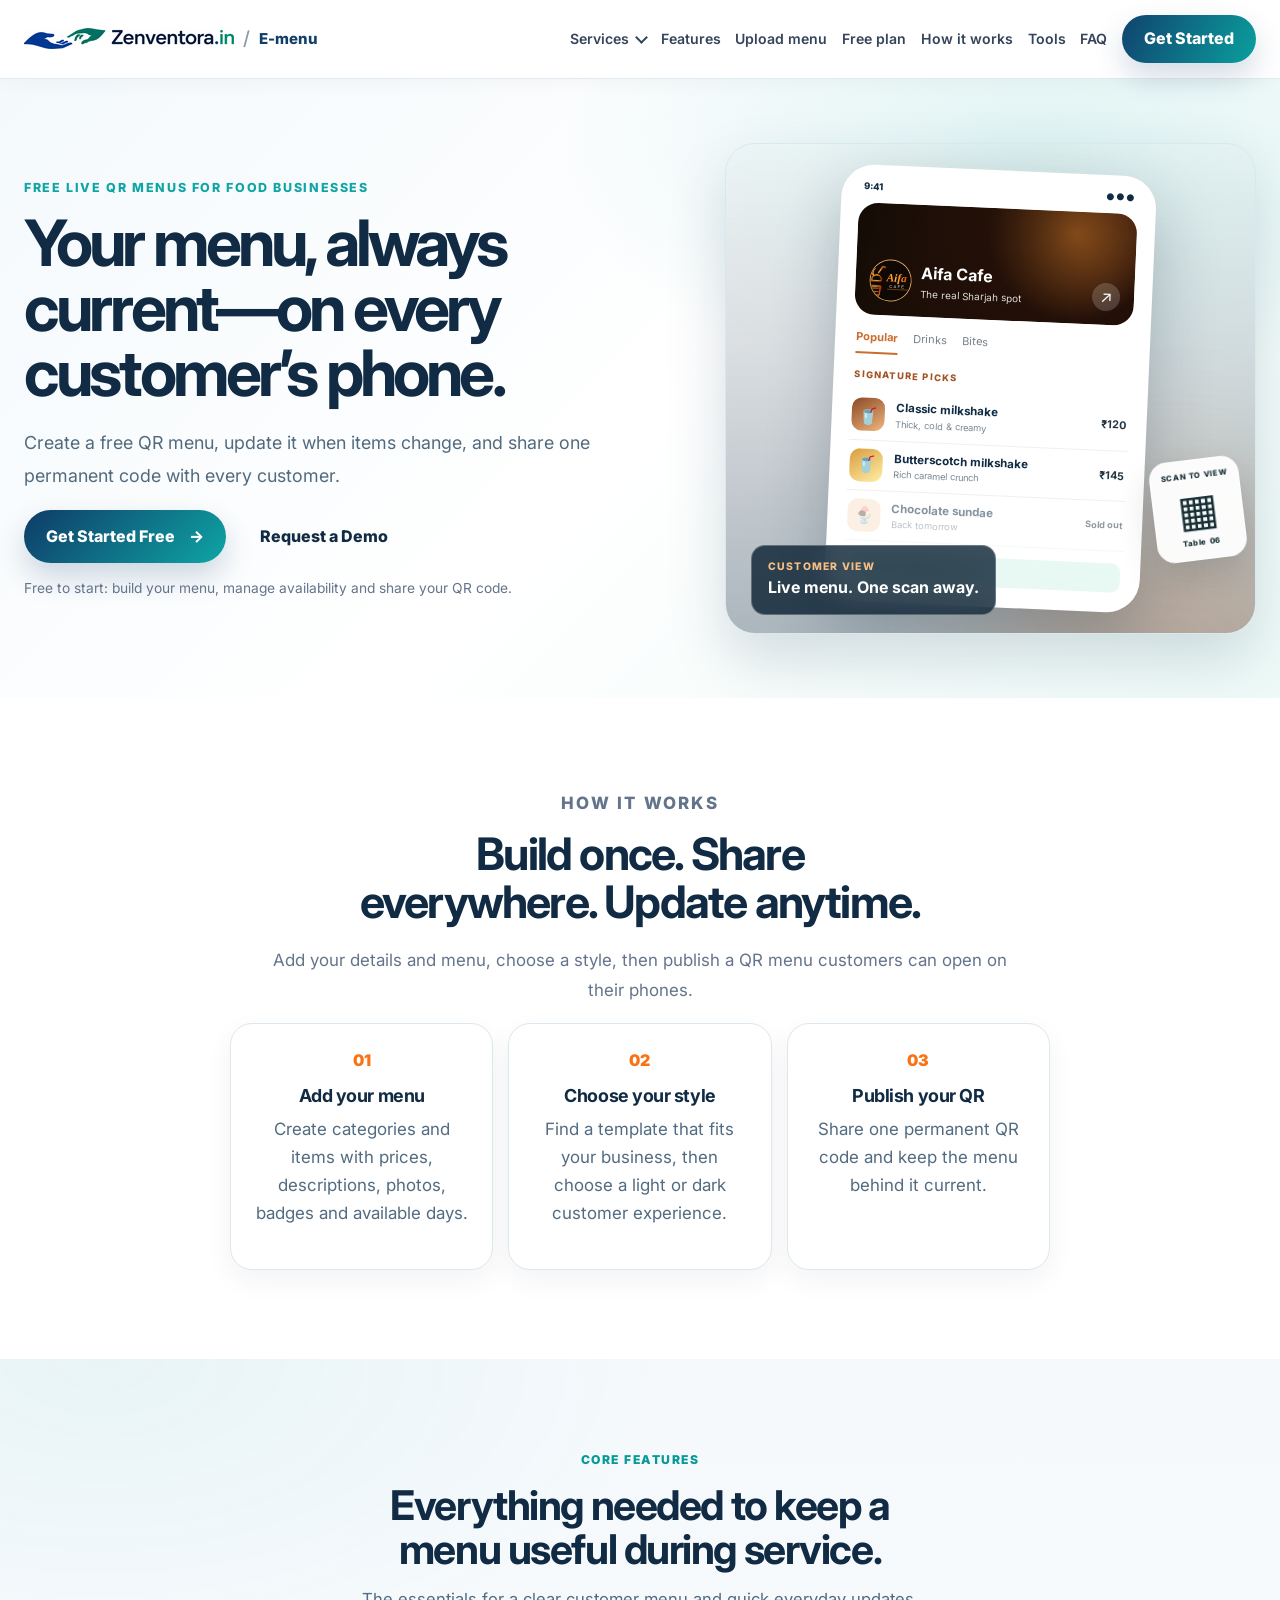
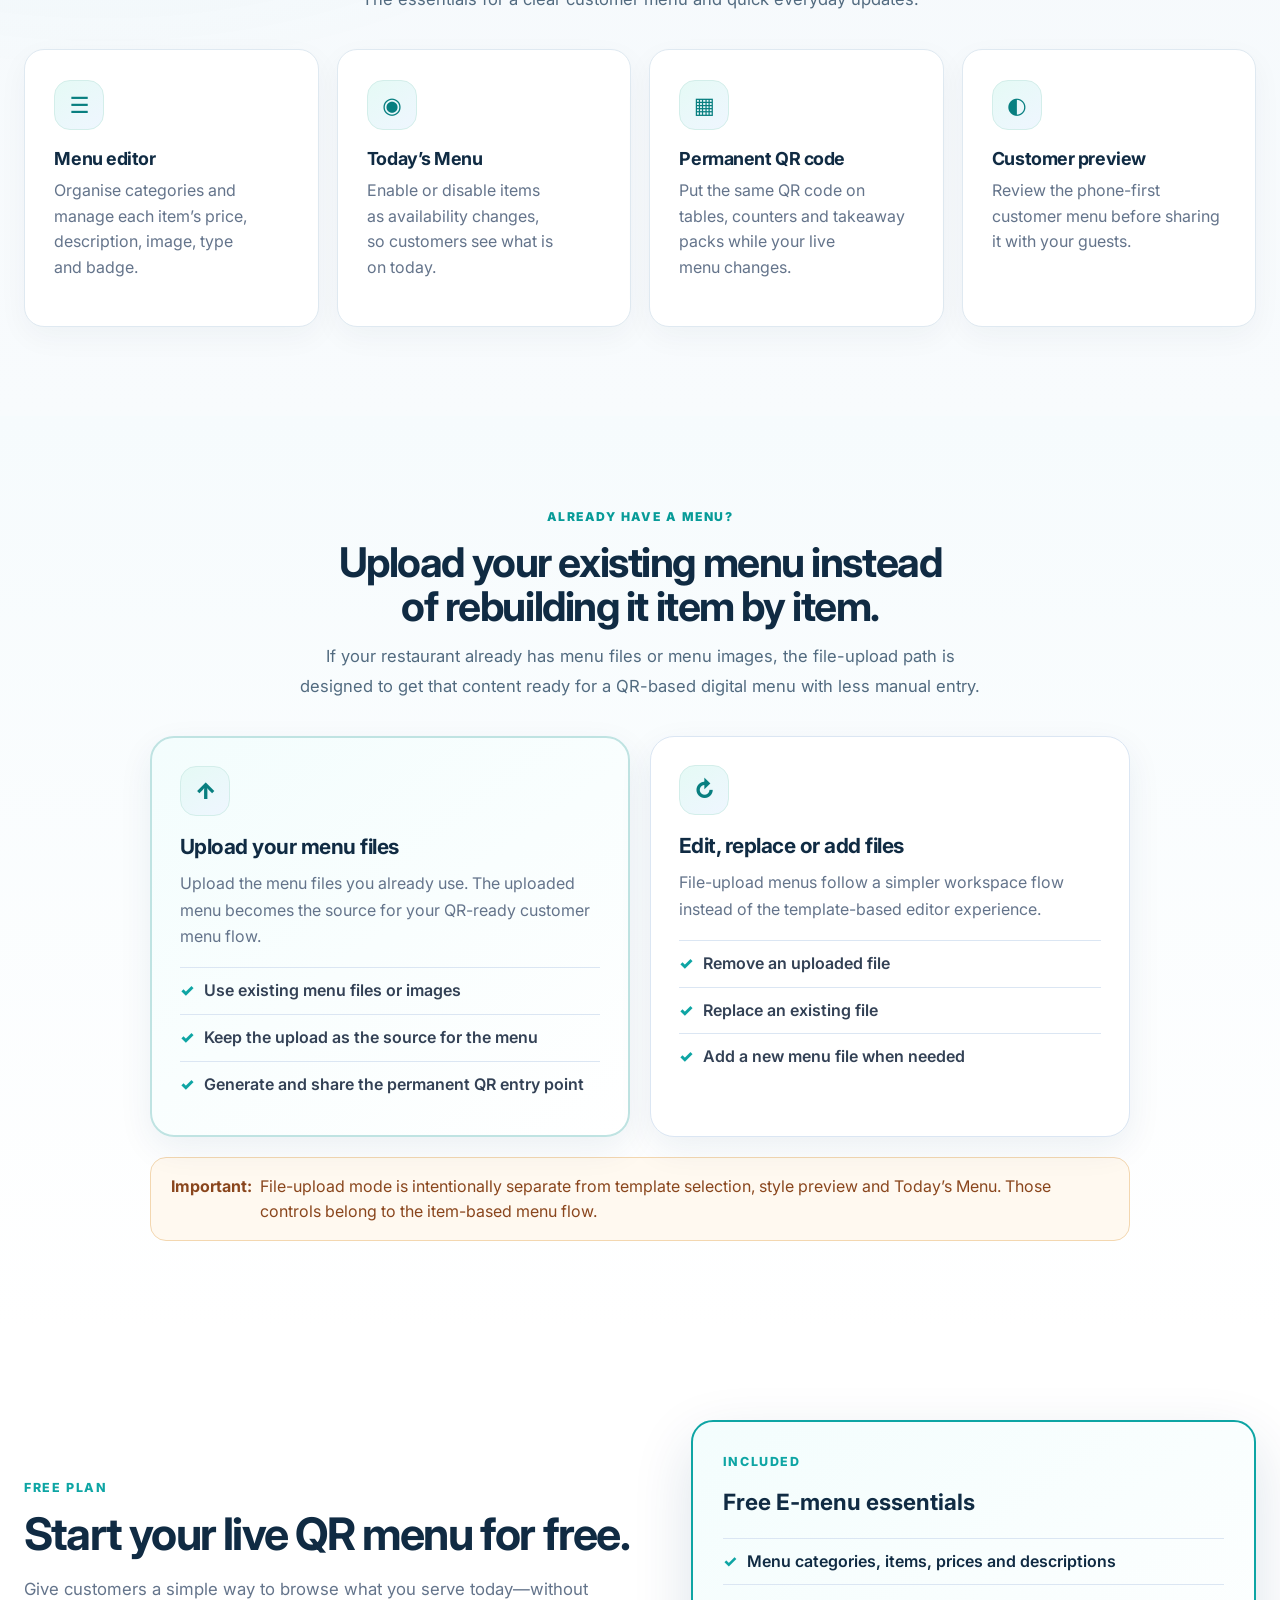
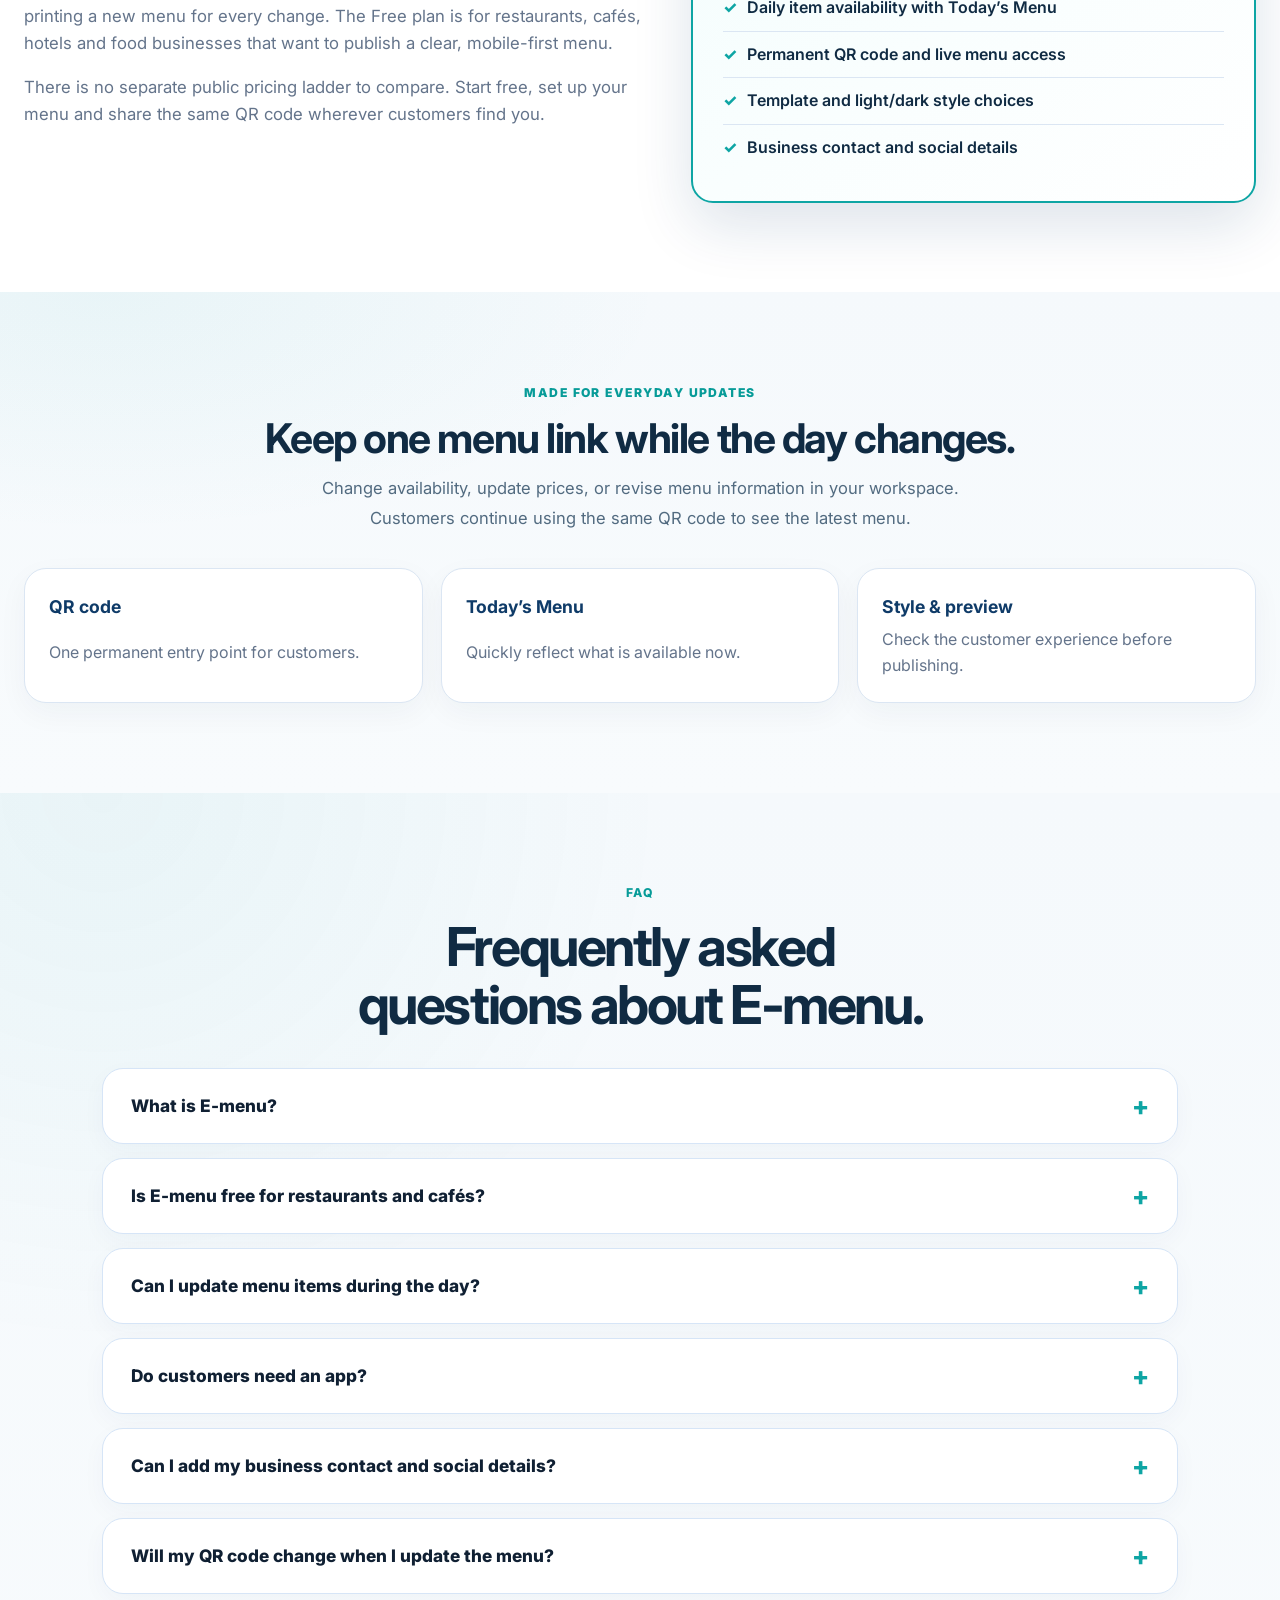
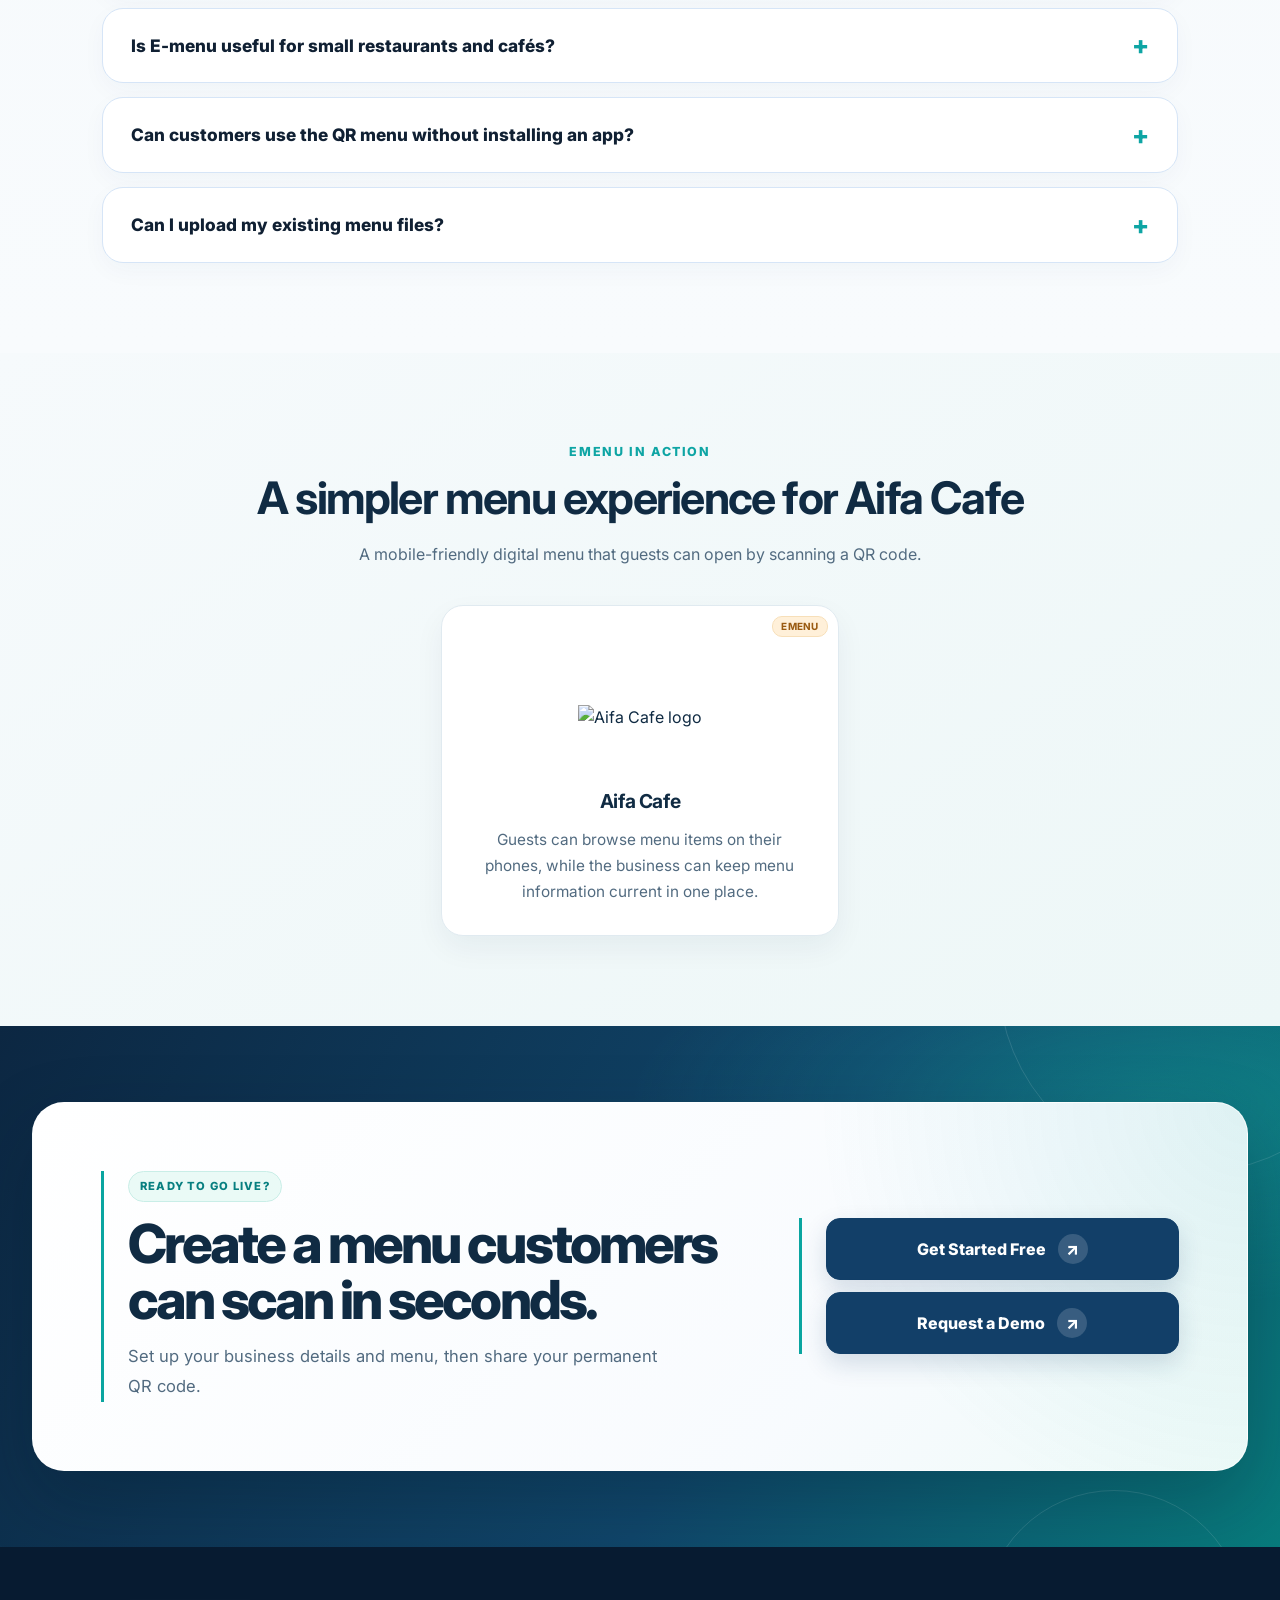
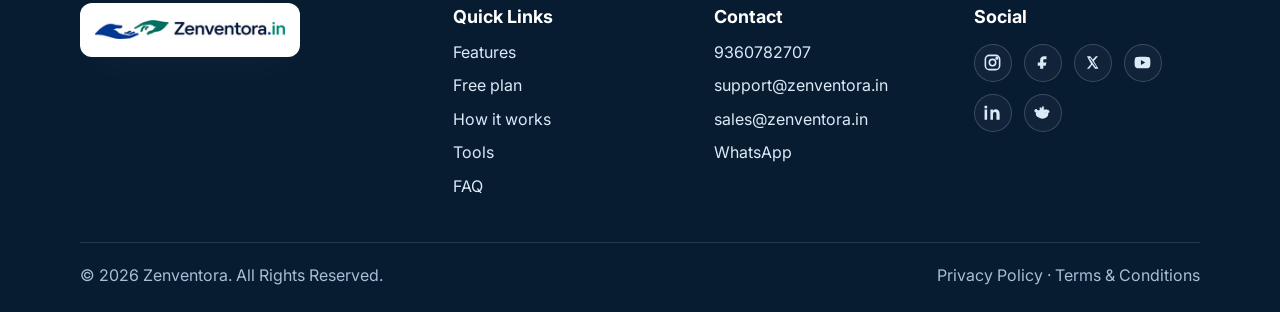
==== commit 3d10fa58: "Fix Online Solutions navigation links" ====
--- a/emenu/index.html
+++ b/emenu/index.html
@@ -103,7 +103,7 @@
       <button class="nav-toggle" type="button" aria-controls="nav-menu" aria-expanded="false" data-nav-toggle>Menu</button>
       <div id="nav-menu" class="nav-menu" data-nav-menu>
         <details class="nav-dropdown"><summary>Services</summary><div class="nav-dropdown-menu"><a href="../online-solution/">Online Solutions</a><a href="../website/">Website</a></div></details>
-        <a href="#how-it-works">How it works</a><a href="#features">Features</a><a href="#upload-menu">Upload menu</a><a href="#free-plan">Free plan</a><a href="#tools">Tools</a><a href="#faq">FAQ</a>
+        <a href="#features">Features</a><a href="#upload-menu">Upload menu</a><a href="#free-plan">Free plan</a><a href="#how-it-works">How it works</a><a href="#tools">Tools</a><a href="#faq">FAQ</a>
         
       <div class="account-nav-actions" data-account-actions data-account-product="emenu"><a class="btn btn-primary btn-small account-get-started account-cta" data-account-cta="signup" data-account-product="emenu" href="https://zenventora.in/emenu/signup.html">Get Started</a></div></div>
     </nav>
@@ -116,7 +116,7 @@
       </div>
     </section>
     <section id="how-it-works" class="section intro"><div class="container narrow"><p class="eyebrow">How it works</p><h2>Build once. Share everywhere. Update anytime.</h2><p>Add your details and menu, choose a style, then publish a QR menu customers can open on their phones.</p><div class="steps"><article><span>01</span><h3>Add your menu</h3><p>Create categories and items with prices, descriptions, photos, badges and available days.</p></article><article><span>02</span><h3>Choose your style</h3><p>Find a template that fits your business, then choose a light or dark customer experience.</p></article><article><span>03</span><h3>Publish your QR</h3><p>Share one permanent QR code and keep the menu behind it current.</p></article></div></div></section>
-    <section id="features" class="section soft-bg"><div class="container"><div class="section-heading"><p class="eyebrow">Core tools</p><h2>Tools to manage your digital menu.</h2><p>The essentials for a clear customer menu and quick everyday updates.</p></div><div class="card-grid four"><article class="card"><span class="icon">☰</span><h3>Menu editor</h3><p>Organise categories and manage each item’s price, description, image, type and badge.</p></article><article class="card"><span class="icon">◉</span><h3>Today’s Menu</h3><p>Enable or disable items as availability changes, so customers see what is on today.</p></article><article class="card"><span class="icon">▦</span><h3>Permanent QR code</h3><p>Put the same QR code on tables, counters and takeaway packs while your live menu changes.</p></article><article class="card"><span class="icon">◐</span><h3>Customer preview</h3><p>Review the phone-first customer menu before sharing it with your guests.</p></article></div></div></section>
+    <section id="features" class="section soft-bg"><div class="container"><div class="section-heading"><p class="eyebrow">Core features</p><h2>Everything needed to keep a menu useful during service.</h2><p>The essentials for a clear customer menu and quick everyday updates.</p></div><div class="card-grid four"><article class="card"><span class="icon">☰</span><h3>Menu editor</h3><p>Organise categories and manage each item’s price, description, image, type and badge.</p></article><article class="card"><span class="icon">◉</span><h3>Today’s Menu</h3><p>Enable or disable items as availability changes, so customers see what is on today.</p></article><article class="card"><span class="icon">▦</span><h3>Permanent QR code</h3><p>Put the same QR code on tables, counters and takeaway packs while your live menu changes.</p></article><article class="card"><span class="icon">◐</span><h3>Customer preview</h3><p>Review the phone-first customer menu before sharing it with your guests.</p></article></div></div></section>
     <section id="upload-menu" class="section upload-menu-section">
       <div class="container">
         <div class="section-heading">
@@ -154,7 +154,7 @@
     </section>
     <section id="free-plan" class="section"><div class="container free-plan"><div><p class="eyebrow">Free plan</p><h2>Start your live QR menu for free.</h2><p>Give customers a simple way to browse what you serve today—without printing a new menu for every change. The Free plan is for restaurants, cafés, hotels and food businesses that want to publish a clear, mobile-first menu.</p><p>There is no separate public pricing ladder to compare. Start free, set up your menu and share the same QR code wherever customers find you.</p></div><div class="free-plan-card"><p class="eyebrow">Included</p><h3>Free E-menu essentials</h3><ul><li>Menu categories, items, prices and descriptions</li><li>Daily item availability with Today’s Menu</li><li>Permanent QR code and live menu access</li><li>Template and light/dark style choices</li><li>Business contact and social details</li></ul></div></div></section>
     
-    <section id="tools" class="section soft-bg"><div class="container"><div class="section-heading"><p class="eyebrow">Tools for everyday updates</p><h2>Keep one menu link while the day changes.</h2><p>Change availability, update prices, or revise menu information in your workspace. Customers continue using the same QR code to see the latest menu.</p></div><div class="workflow-grid"><article><strong>QR code</strong><span>One permanent entry point for customers.</span></article><article><strong>Today’s Menu</strong><span>Quickly reflect what is available now.</span></article><article><strong>Style &amp; preview</strong><span>Check the customer experience before publishing.</span></article></div></div></section>
+    <section class="section soft-bg"><div class="container"><div class="section-heading"><p class="eyebrow">Made for everyday updates</p><h2>Keep one menu link while the day changes.</h2><p>Change availability, update prices, or revise menu information in your workspace. Customers continue using the same QR code to see the latest menu.</p></div><div class="workflow-grid"><article><strong>QR code</strong><span>One permanent entry point for customers.</span></article><article><strong>Today’s Menu</strong><span>Quickly reflect what is available now.</span></article><article><strong>Style &amp; preview</strong><span>Check the customer experience before publishing.</span></article></div></div></section>
     
     <section id="faq" class="section soft-bg"><div class="container"><div class="section-heading"><p class="eyebrow">FAQ</p><h2>Frequently asked questions about E-menu.</h2></div><div class="faq-list"><details><summary>What is E-menu?</summary><p>E-menu is a digital menu customers open on their phone by scanning a QR code.</p></details><details><summary>Is E-menu free for restaurants and cafés?</summary><p>Yes. E-menu has a Free plan for creating a live QR menu, adding menu details, managing availability and sharing a permanent QR code.</p></details><details><summary>Can I update menu items during the day?</summary><p>Yes. Use the menu editor and Today’s Menu controls to update information and availability.</p></details><details><summary>Do customers need an app?</summary><p>No. They open the live menu in their normal phone browser.</p></details><details><summary>Can I add my business contact and social details?</summary><p>Yes. E-menu supports business name, location, tagline, phone, WhatsApp, Instagram and Facebook details.</p></details><details><summary>Will my QR code change when I update the menu?</summary><p>No. Customers can keep using the same permanent QR code while you update the live menu behind it.</p></details><details><summary>Is E-menu useful for small restaurants and cafés?</summary><p>Yes. E-menu is designed for restaurants, cafés, hotels and food businesses that want a simple mobile-first digital menu and a permanent QR code.</p></details><details><summary>Can customers use the QR menu without installing an app?</summary><p>Yes. Customers scan the QR code and open the live menu in their normal mobile browser.</p></details><details><summary>Can I upload my existing menu files?</summary><p>Yes. The file-upload path is for businesses that already have menu files or menu images. It does not require template selection or the item-based style preview, and Today’s Menu controls are not part of that file-upload flow. You can remove, replace or add uploaded files from the menu workspace.</p></details></div></div></section>
     <section class="zv-client-section zv-emenu-client section" id="emenu-client-story" aria-label="eMenu client story"><div class="container"><div class="zv-client-heading"><div><p class="eyebrow">eMenu in action</p><h2>A simpler menu experience for Aifa Cafe</h2><p>A mobile-friendly digital menu that guests can open by scanning a QR code.</p></div></div><div class="zv-client-track zv-emenu-client-track"><article class="zv-client-slide"><div class="zv-client-logo-wrap"><img src="https://zenventora.in/emenu/assets/aifa-cafe-testimonial-logo-v2.svg" alt="Aifa Cafe logo" loading="lazy"></div><span class="zv-client-kind">eMenu</span><h3>Aifa Cafe</h3><p>Guests can browse menu items on their phones, while the business can keep menu information current in one place.</p></article></div></div></section>
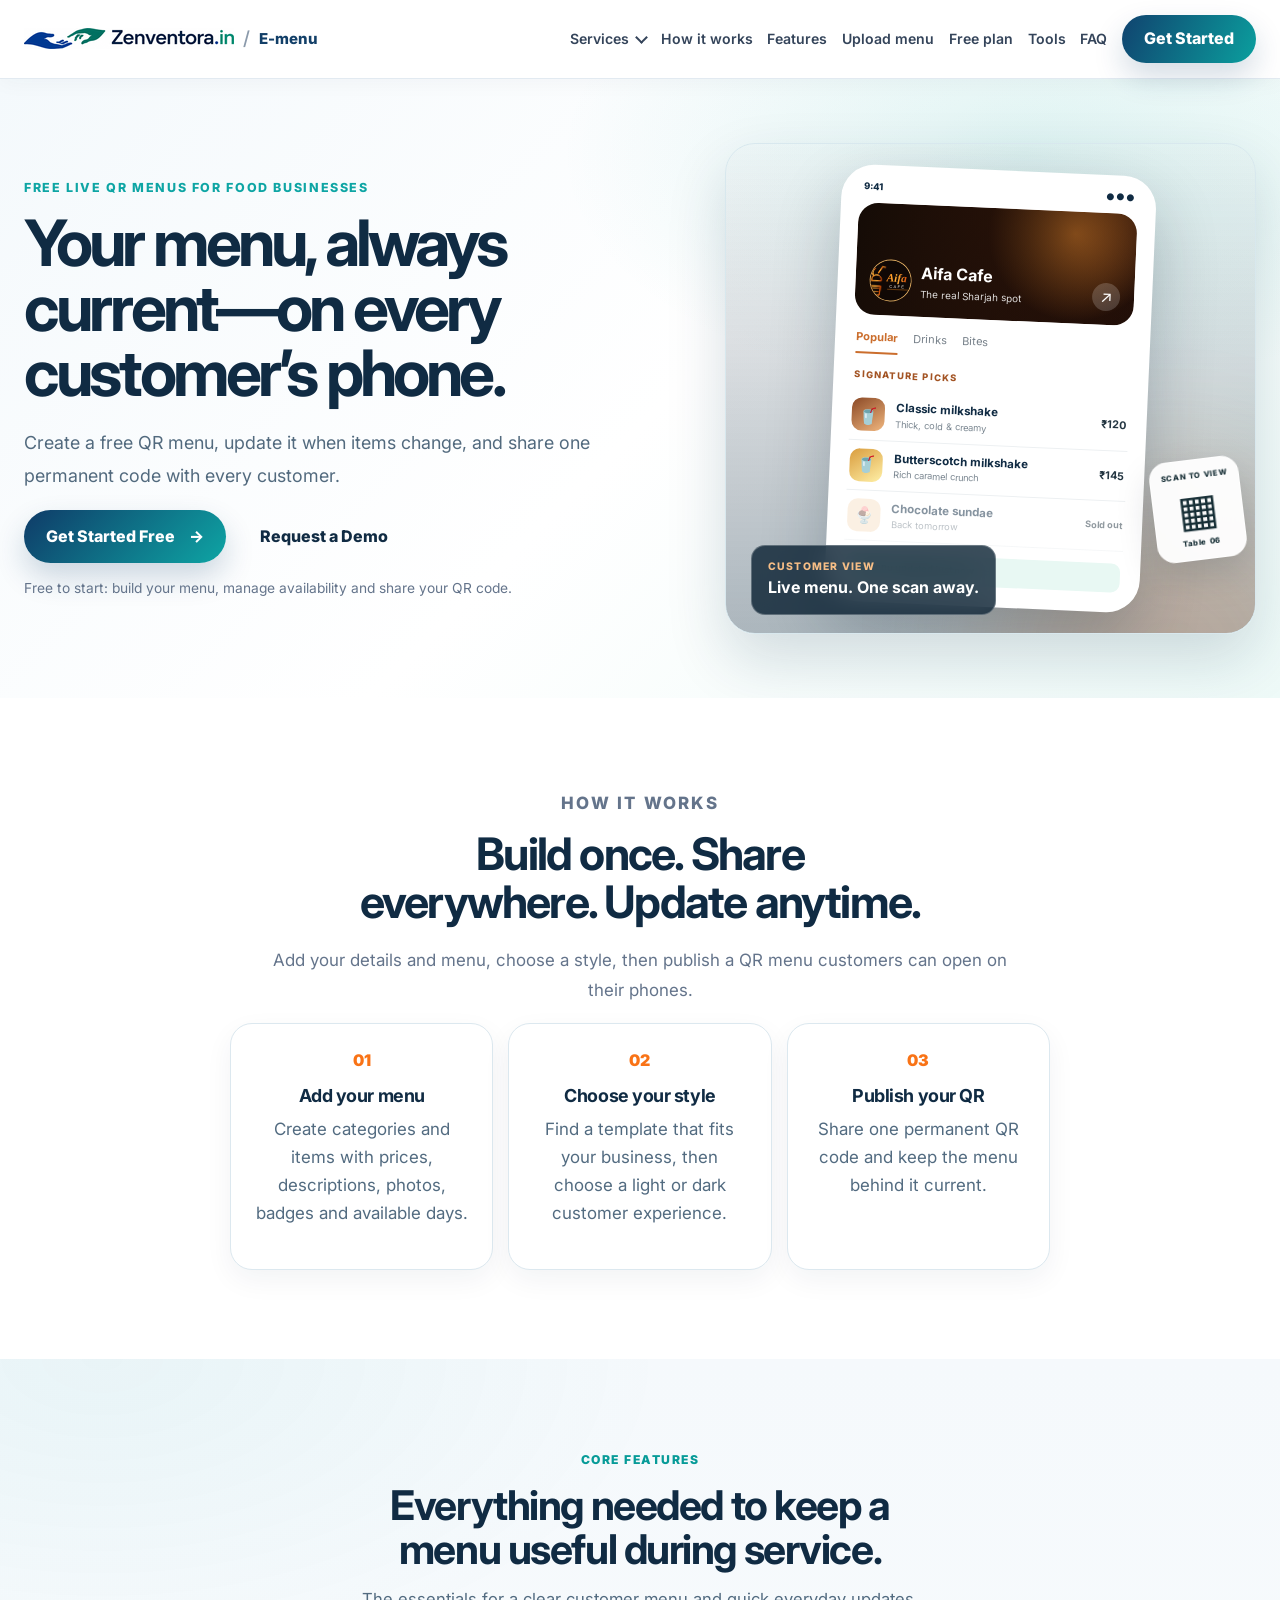
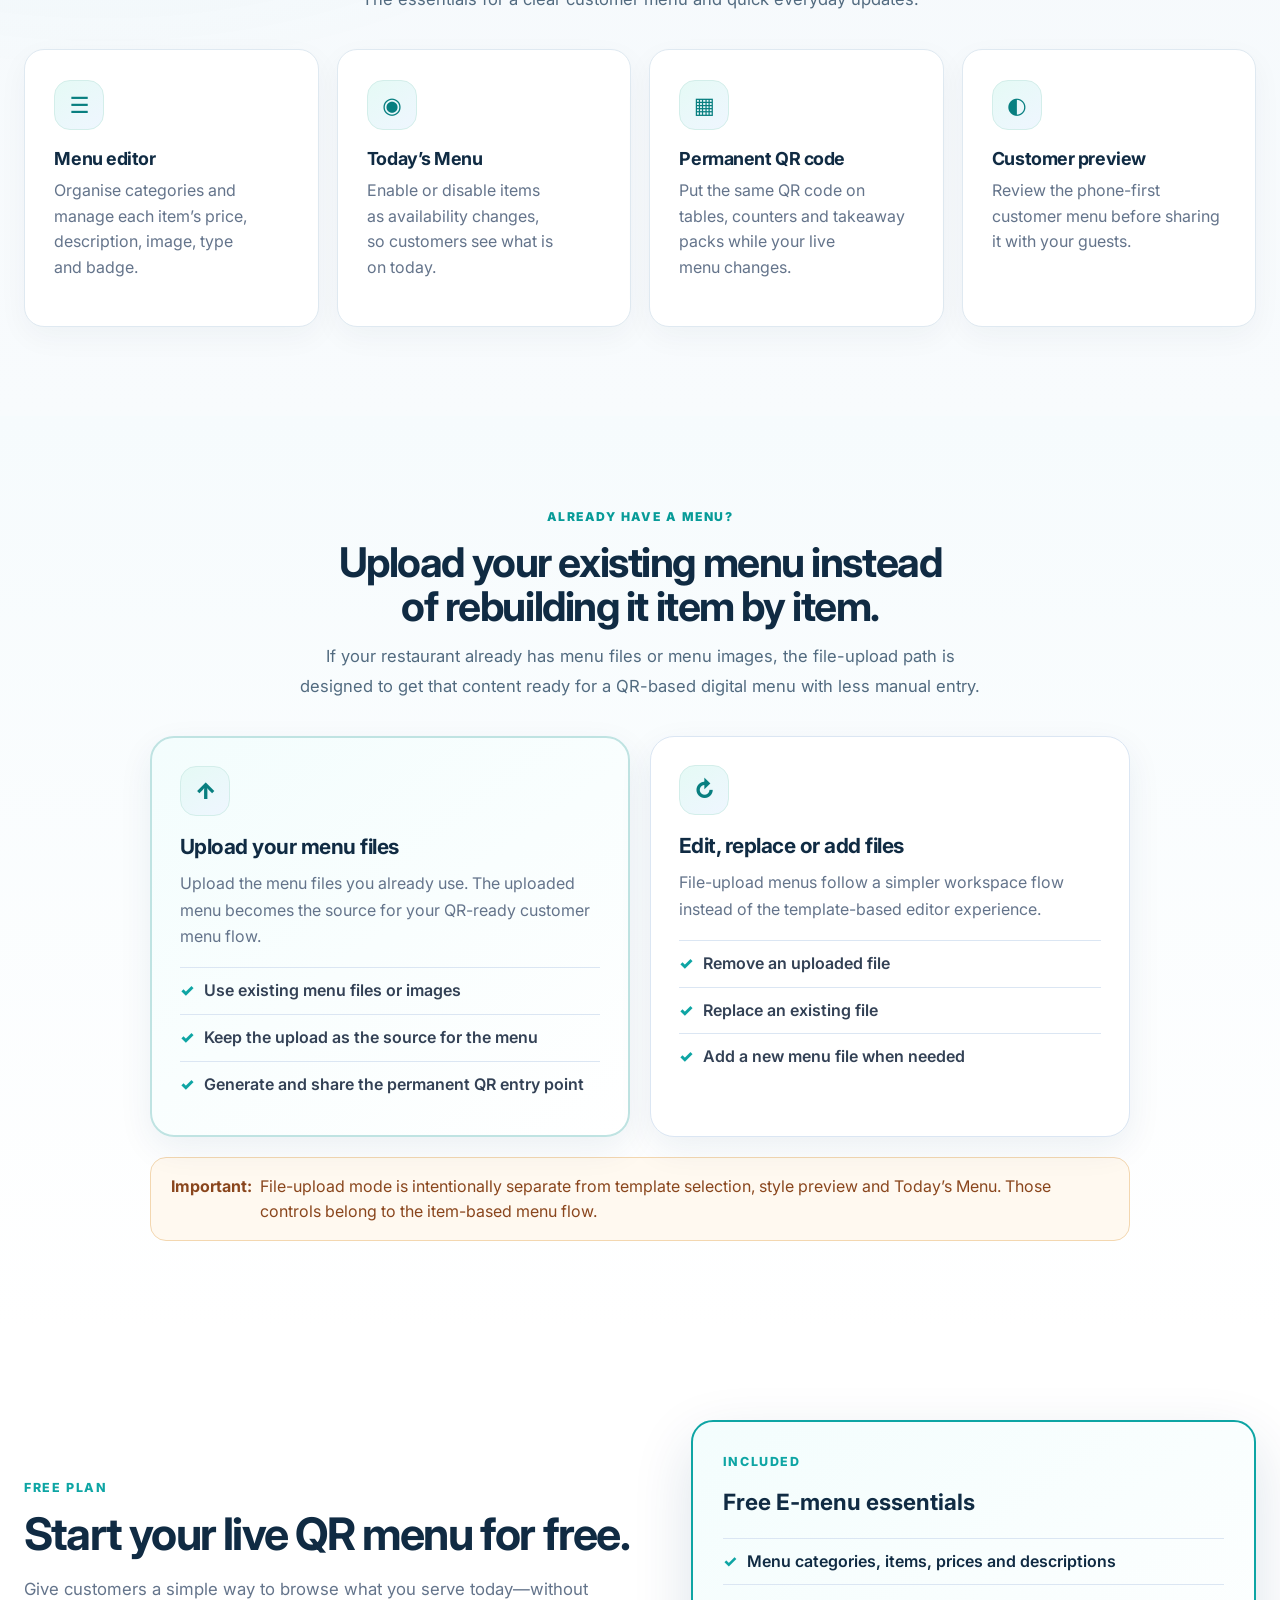
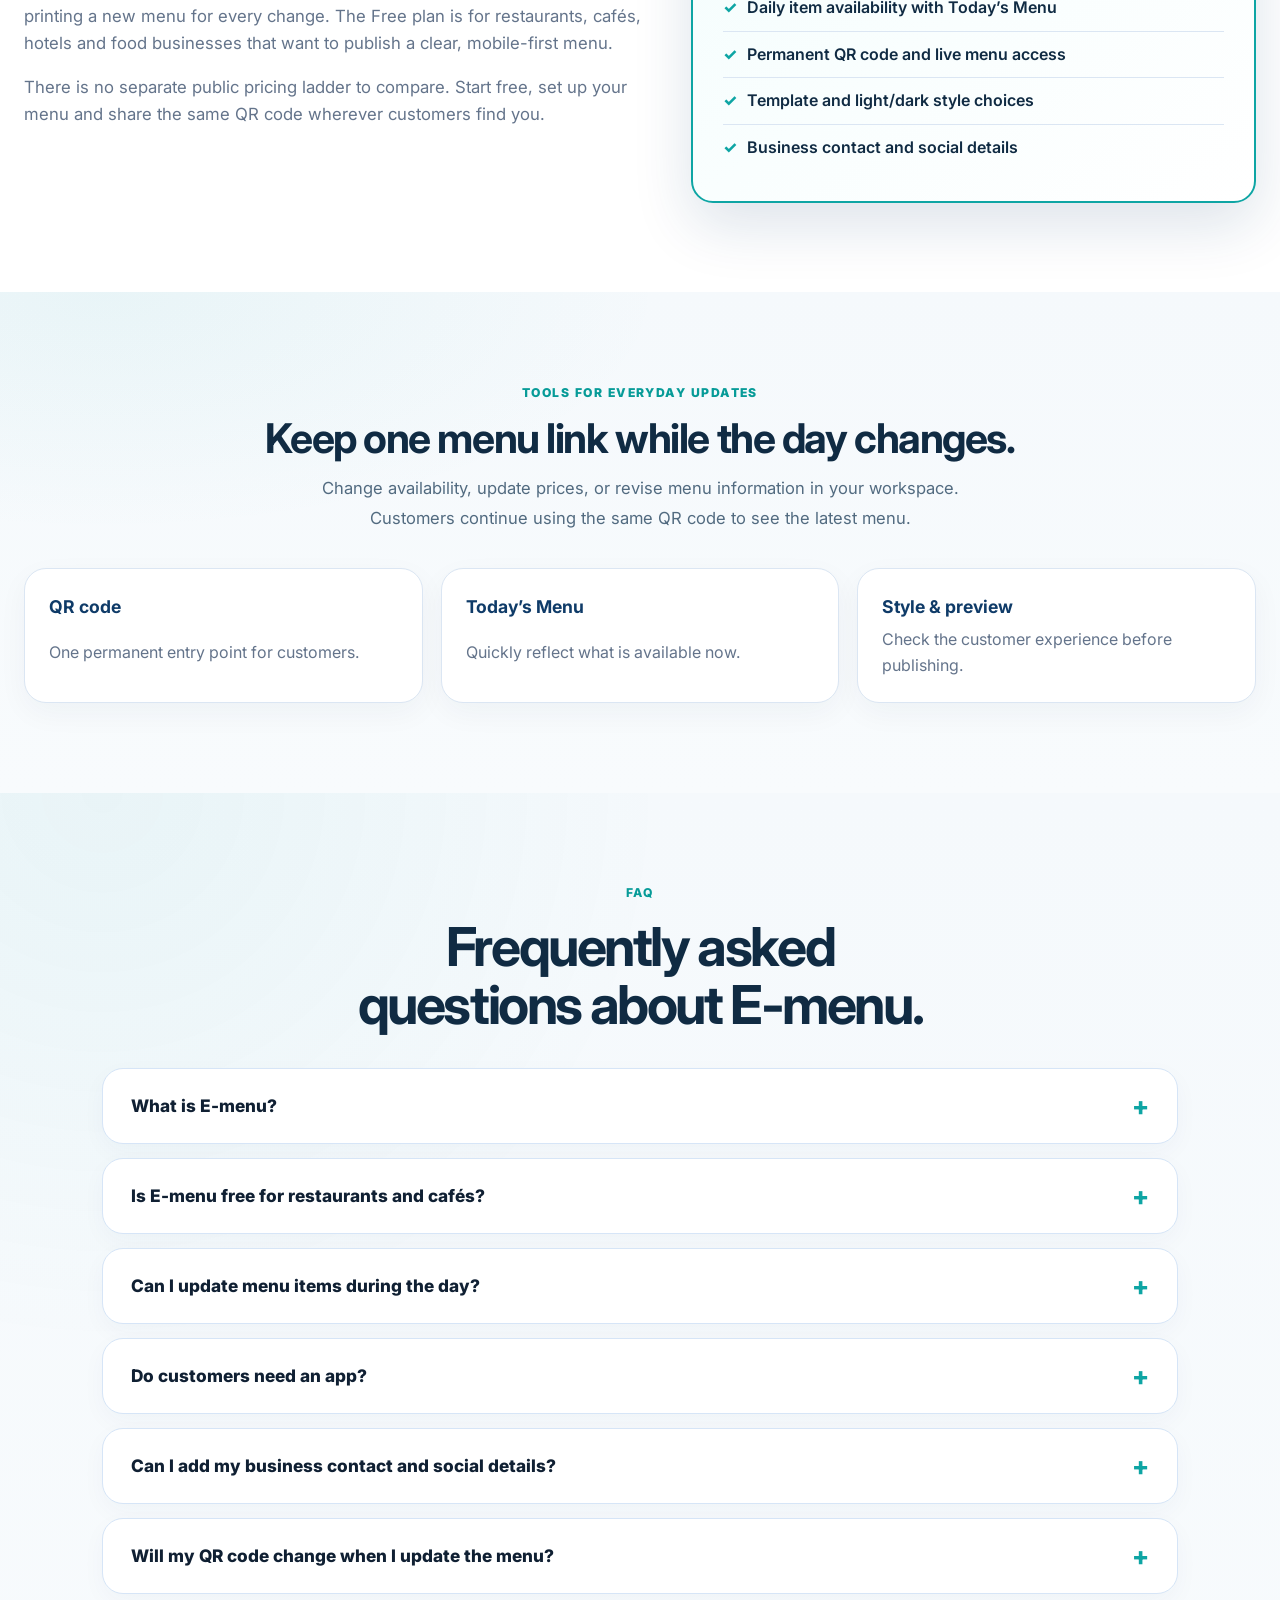
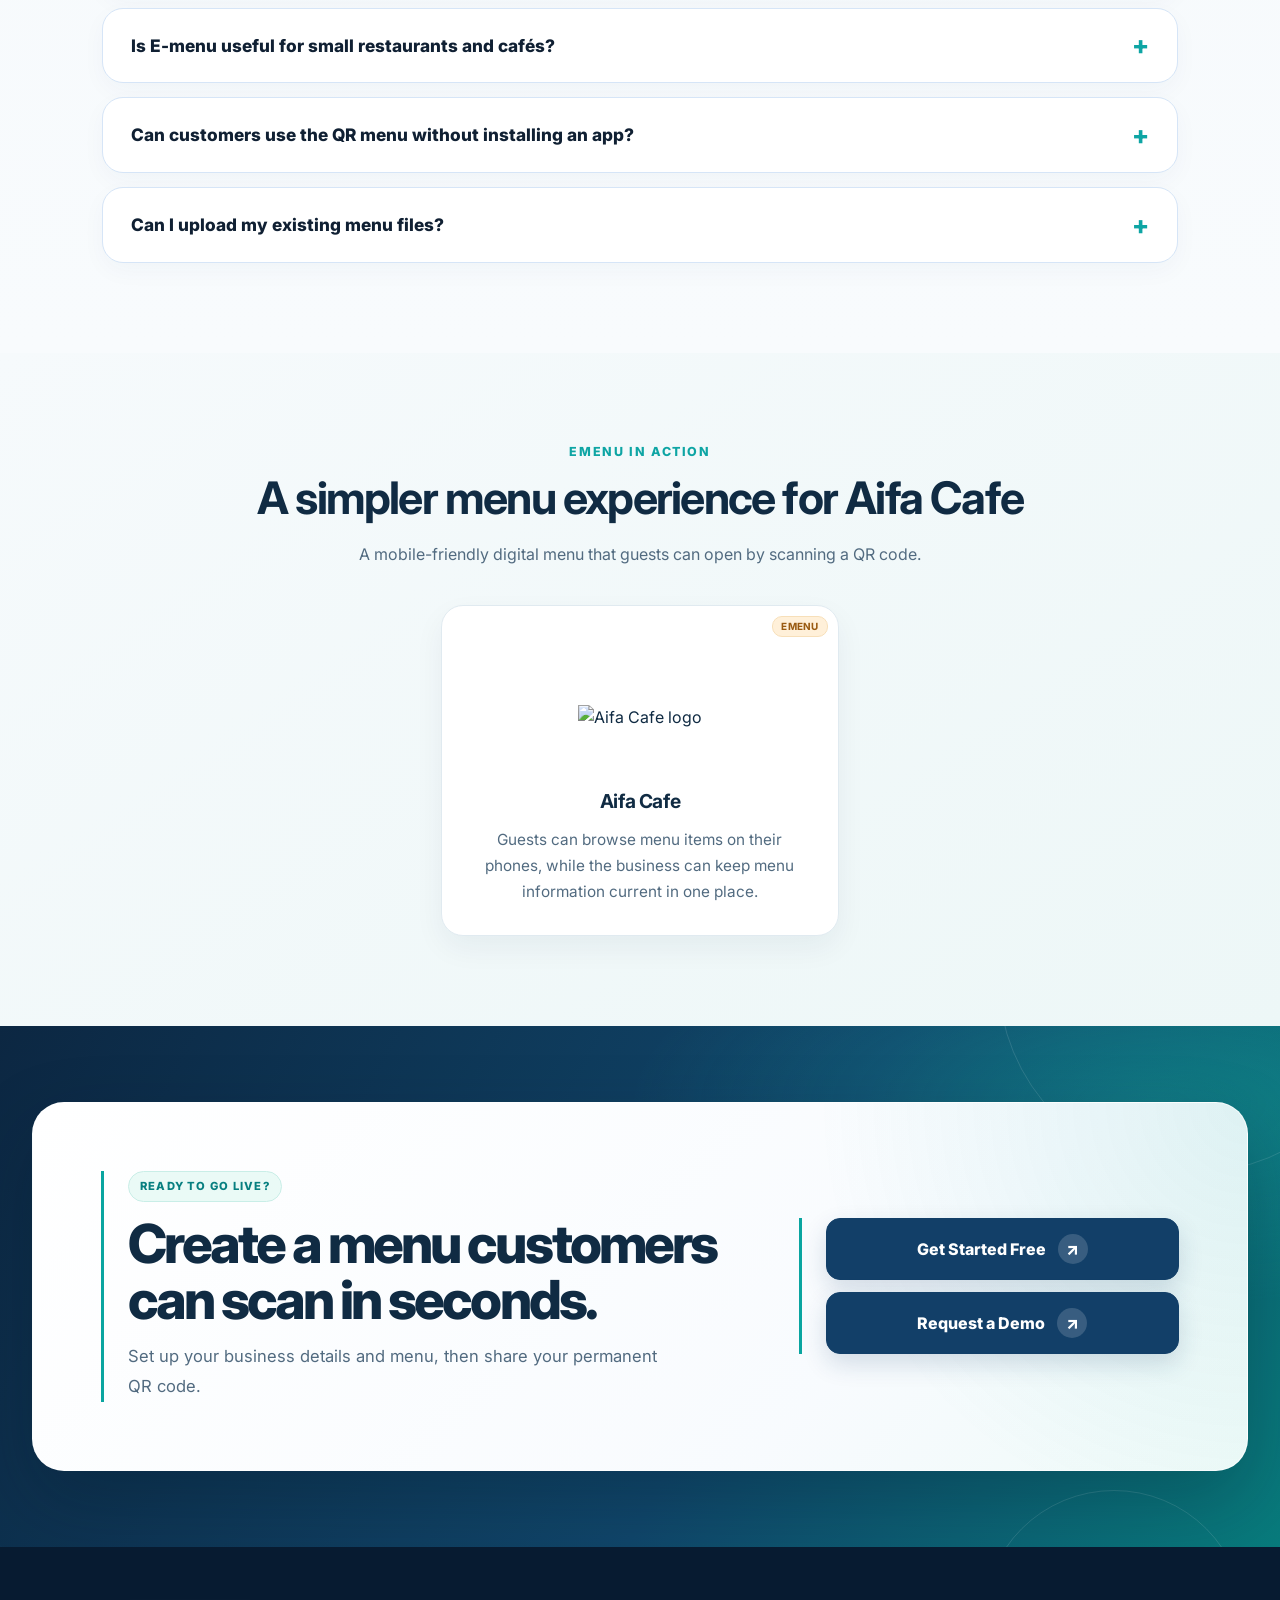
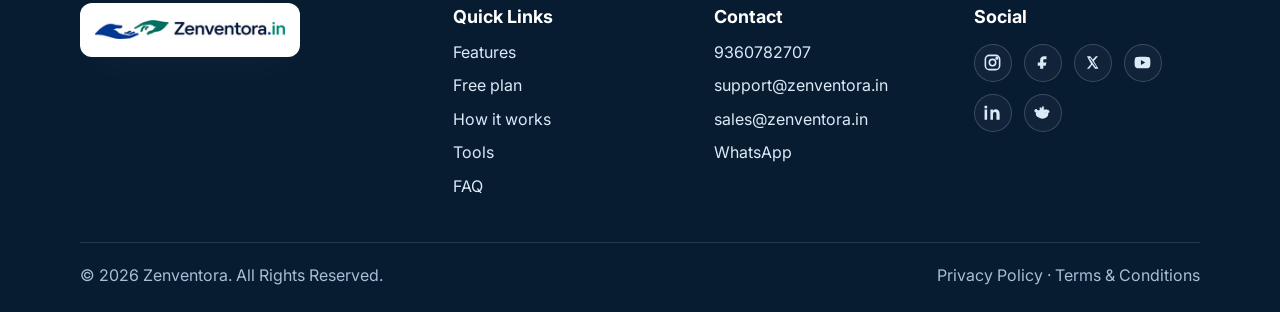
==== commit 721354c3: "Align eMenu navigation with section order and tools anchor" ====
--- a/emenu/index.html
+++ b/emenu/index.html
@@ -103,7 +103,7 @@
       <button class="nav-toggle" type="button" aria-controls="nav-menu" aria-expanded="false" data-nav-toggle>Menu</button>
       <div id="nav-menu" class="nav-menu" data-nav-menu>
         <details class="nav-dropdown"><summary>Services</summary><div class="nav-dropdown-menu"><a href="../online-solution/">Online Solutions</a><a href="../website/">Website</a></div></details>
-        <a href="#features">Features</a><a href="#upload-menu">Upload menu</a><a href="#free-plan">Free plan</a><a href="#how-it-works">How it works</a><a href="#tools">Tools</a><a href="#faq">FAQ</a>
+        <a href="#how-it-works">How it works</a><a href="#features">Features</a><a href="#upload-menu">Upload menu</a><a href="#free-plan">Free plan</a><a href="#tools">Tools</a><a href="#faq">FAQ</a>
         
       <div class="account-nav-actions" data-account-actions data-account-product="emenu"><a class="btn btn-primary btn-small account-get-started account-cta" data-account-cta="signup" data-account-product="emenu" href="https://zenventora.in/emenu/signup.html">Get Started</a></div></div>
     </nav>
@@ -154,7 +154,7 @@
     </section>
     <section id="free-plan" class="section"><div class="container free-plan"><div><p class="eyebrow">Free plan</p><h2>Start your live QR menu for free.</h2><p>Give customers a simple way to browse what you serve today—without printing a new menu for every change. The Free plan is for restaurants, cafés, hotels and food businesses that want to publish a clear, mobile-first menu.</p><p>There is no separate public pricing ladder to compare. Start free, set up your menu and share the same QR code wherever customers find you.</p></div><div class="free-plan-card"><p class="eyebrow">Included</p><h3>Free E-menu essentials</h3><ul><li>Menu categories, items, prices and descriptions</li><li>Daily item availability with Today’s Menu</li><li>Permanent QR code and live menu access</li><li>Template and light/dark style choices</li><li>Business contact and social details</li></ul></div></div></section>
     
-    <section class="section soft-bg"><div class="container"><div class="section-heading"><p class="eyebrow">Made for everyday updates</p><h2>Keep one menu link while the day changes.</h2><p>Change availability, update prices, or revise menu information in your workspace. Customers continue using the same QR code to see the latest menu.</p></div><div class="workflow-grid"><article><strong>QR code</strong><span>One permanent entry point for customers.</span></article><article><strong>Today’s Menu</strong><span>Quickly reflect what is available now.</span></article><article><strong>Style &amp; preview</strong><span>Check the customer experience before publishing.</span></article></div></div></section>
+    <section id="tools" class="section soft-bg"><div class="container"><div class="section-heading"><p class="eyebrow">Tools for everyday updates</p><h2>Keep one menu link while the day changes.</h2><p>Change availability, update prices, or revise menu information in your workspace. Customers continue using the same QR code to see the latest menu.</p></div><div class="workflow-grid"><article><strong>QR code</strong><span>One permanent entry point for customers.</span></article><article><strong>Today’s Menu</strong><span>Quickly reflect what is available now.</span></article><article><strong>Style &amp; preview</strong><span>Check the customer experience before publishing.</span></article></div></div></section>
     
     <section id="faq" class="section soft-bg"><div class="container"><div class="section-heading"><p class="eyebrow">FAQ</p><h2>Frequently asked questions about E-menu.</h2></div><div class="faq-list"><details><summary>What is E-menu?</summary><p>E-menu is a digital menu customers open on their phone by scanning a QR code.</p></details><details><summary>Is E-menu free for restaurants and cafés?</summary><p>Yes. E-menu has a Free plan for creating a live QR menu, adding menu details, managing availability and sharing a permanent QR code.</p></details><details><summary>Can I update menu items during the day?</summary><p>Yes. Use the menu editor and Today’s Menu controls to update information and availability.</p></details><details><summary>Do customers need an app?</summary><p>No. They open the live menu in their normal phone browser.</p></details><details><summary>Can I add my business contact and social details?</summary><p>Yes. E-menu supports business name, location, tagline, phone, WhatsApp, Instagram and Facebook details.</p></details><details><summary>Will my QR code change when I update the menu?</summary><p>No. Customers can keep using the same permanent QR code while you update the live menu behind it.</p></details><details><summary>Is E-menu useful for small restaurants and cafés?</summary><p>Yes. E-menu is designed for restaurants, cafés, hotels and food businesses that want a simple mobile-first digital menu and a permanent QR code.</p></details><details><summary>Can customers use the QR menu without installing an app?</summary><p>Yes. Customers scan the QR code and open the live menu in their normal mobile browser.</p></details><details><summary>Can I upload my existing menu files?</summary><p>Yes. The file-upload path is for businesses that already have menu files or menu images. It does not require template selection or the item-based style preview, and Today’s Menu controls are not part of that file-upload flow. You can remove, replace or add uploaded files from the menu workspace.</p></details></div></div></section>
     <section class="zv-client-section zv-emenu-client section" id="emenu-client-story" aria-label="eMenu client story"><div class="container"><div class="zv-client-heading"><div><p class="eyebrow">eMenu in action</p><h2>A simpler menu experience for Aifa Cafe</h2><p>A mobile-friendly digital menu that guests can open by scanning a QR code.</p></div></div><div class="zv-client-track zv-emenu-client-track"><article class="zv-client-slide"><div class="zv-client-logo-wrap"><img src="https://zenventora.in/emenu/assets/aifa-cafe-testimonial-logo-v2.svg" alt="Aifa Cafe logo" loading="lazy"></div><span class="zv-client-kind">eMenu</span><h3>Aifa Cafe</h3><p>Guests can browse menu items on their phones, while the business can keep menu information current in one place.</p></article></div></div></section>
--- a/styles.css
+++ b/styles.css
@@ -4259,7 +4259,6 @@
 .site-footer .footer-social-link:first-child svg{fill:none;stroke:currentColor;stroke-width:2}
 @media(max-width:560px){.site-footer .footer-social{gap:10px}.site-footer .footer-social-link{width:36px;height:36px}}
 
-
 /* Active header navigation state shared by the main, online-solutions and eMenu pages. */
 .site-header .nav-menu > a.active,
 .site-header .nav-menu > a[aria-current="location"],
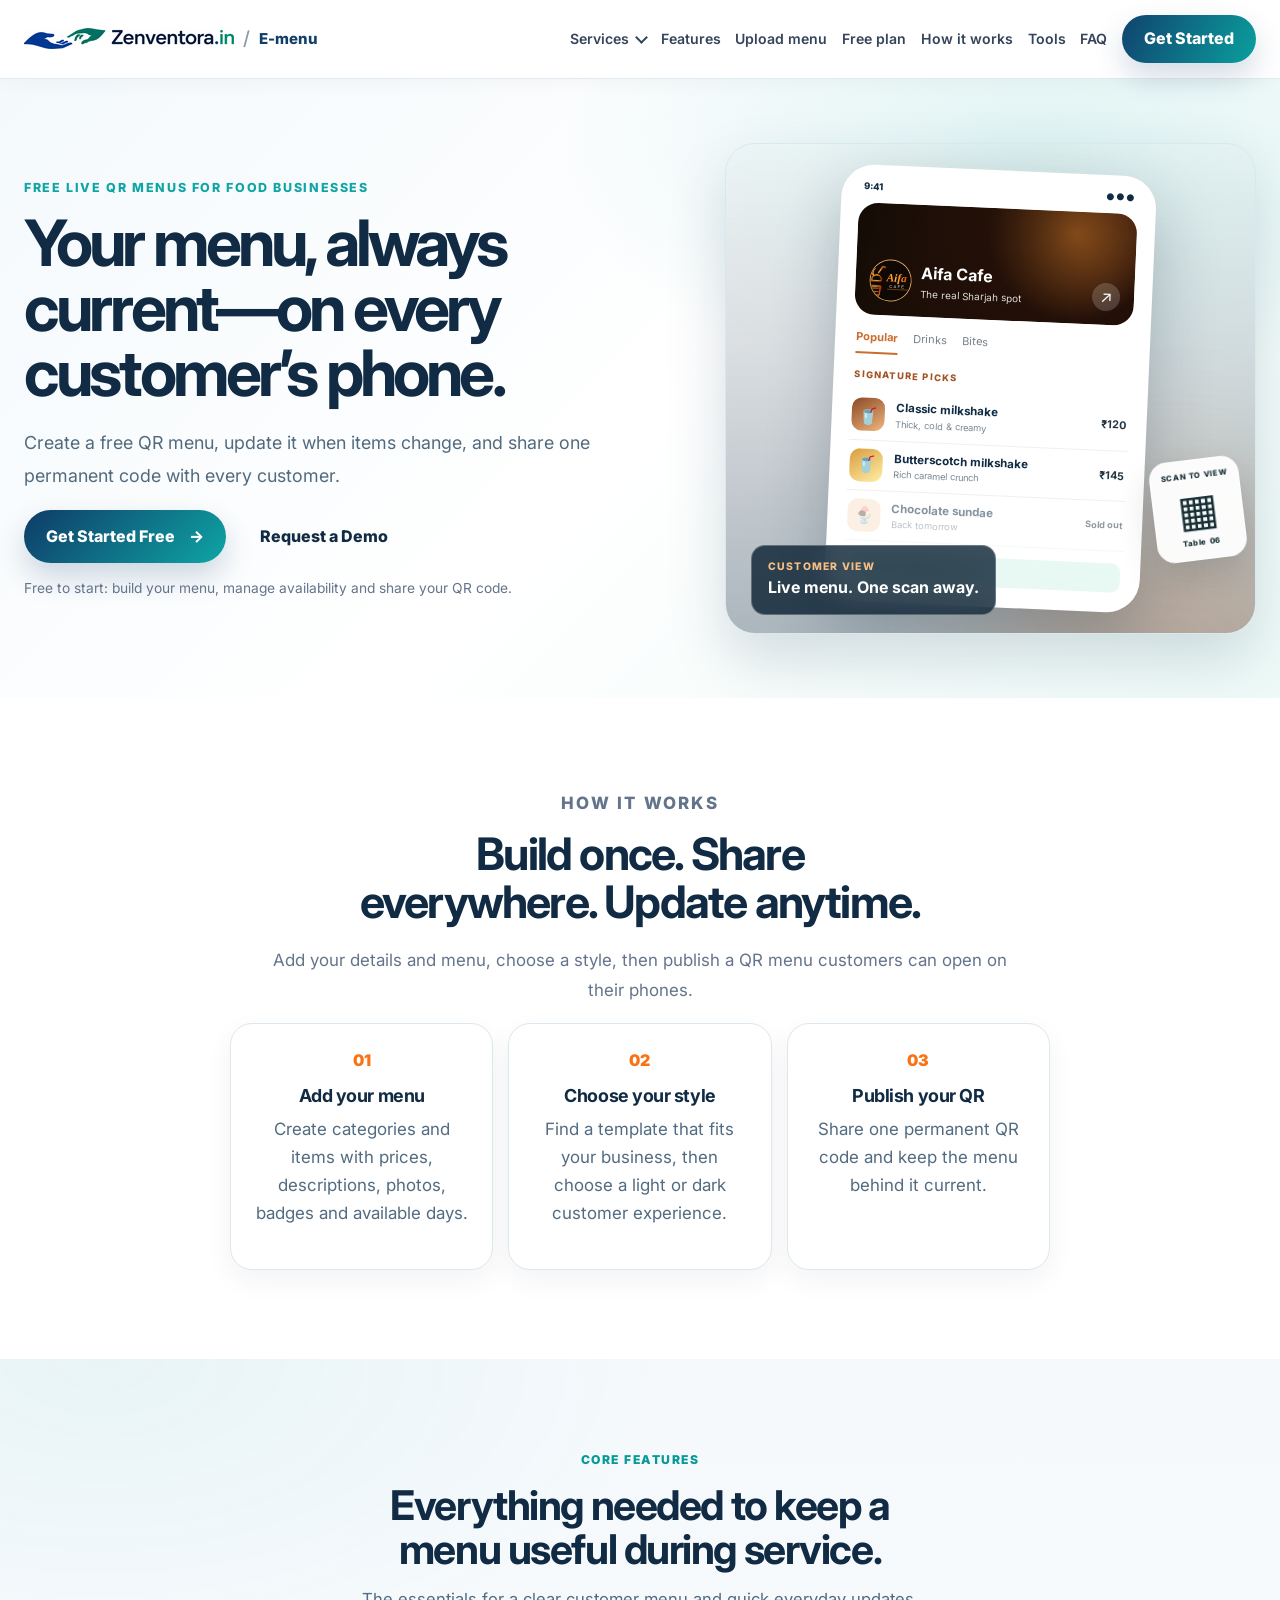
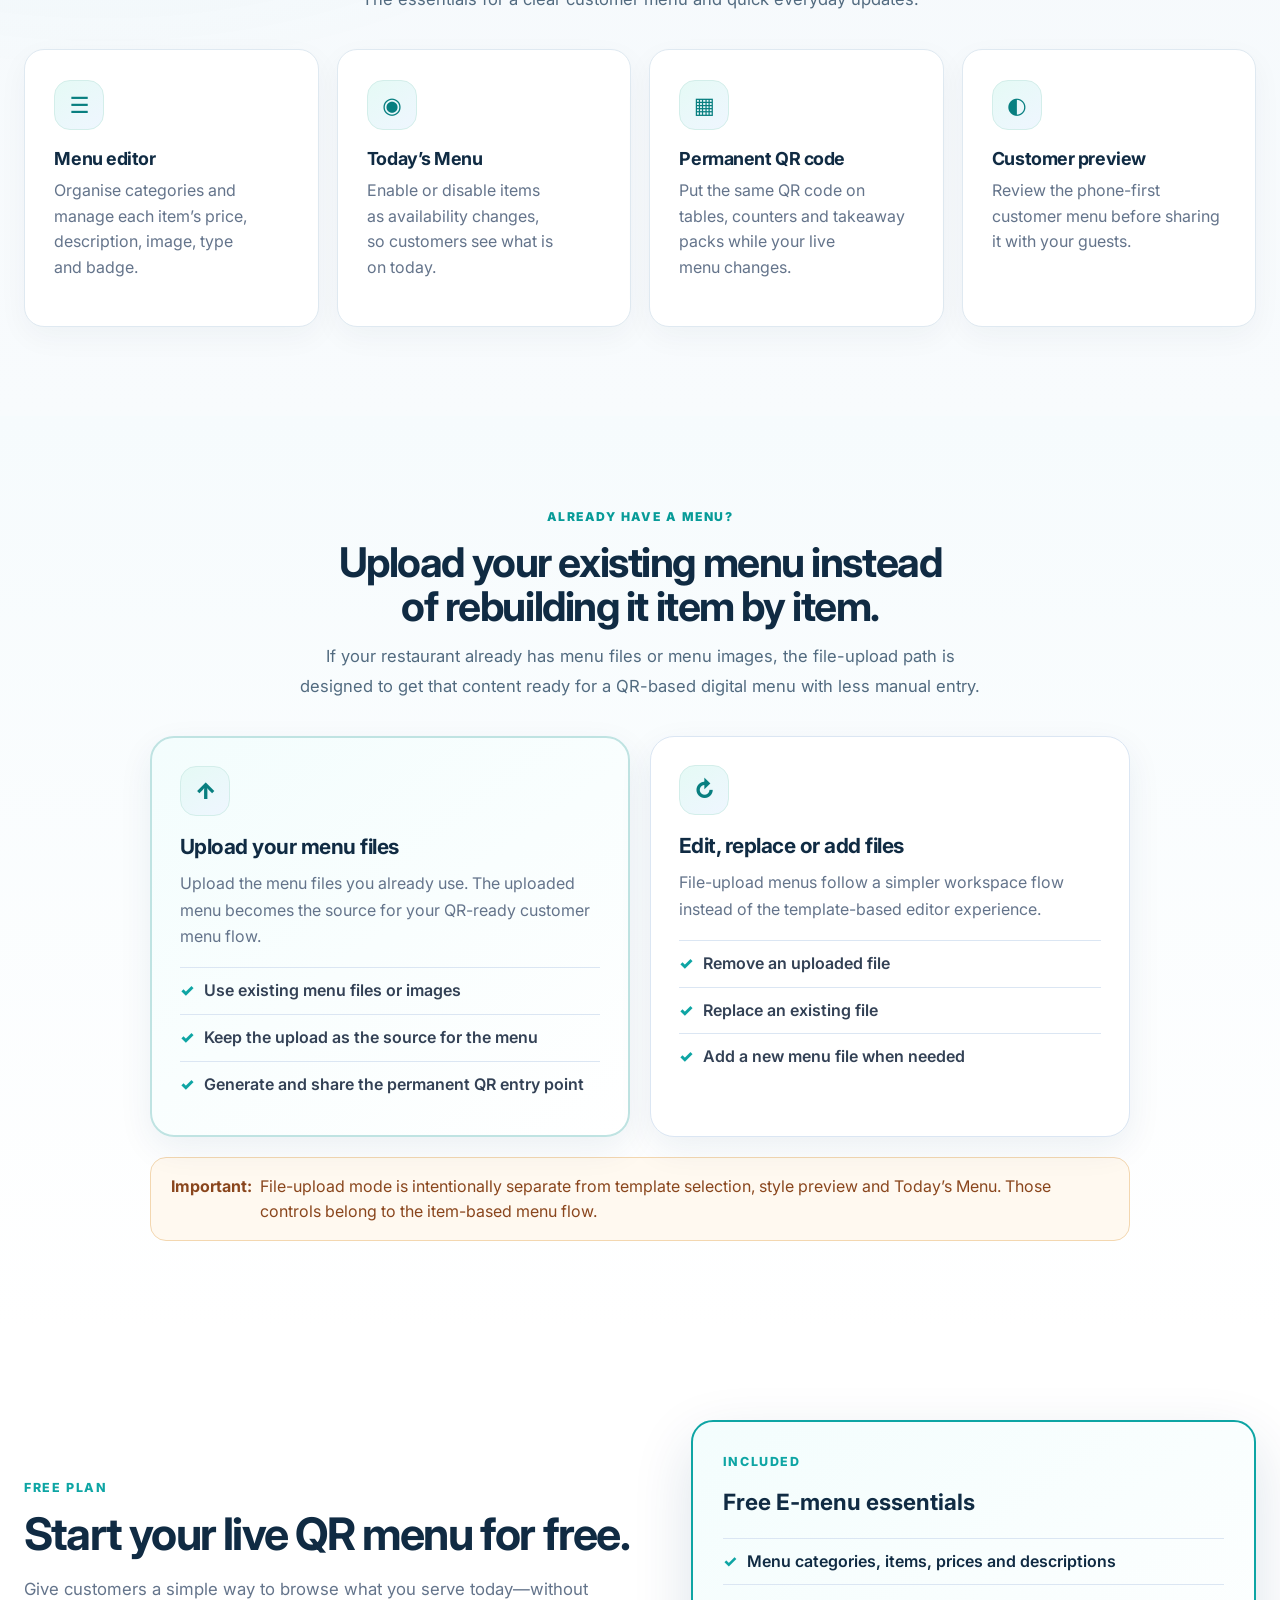
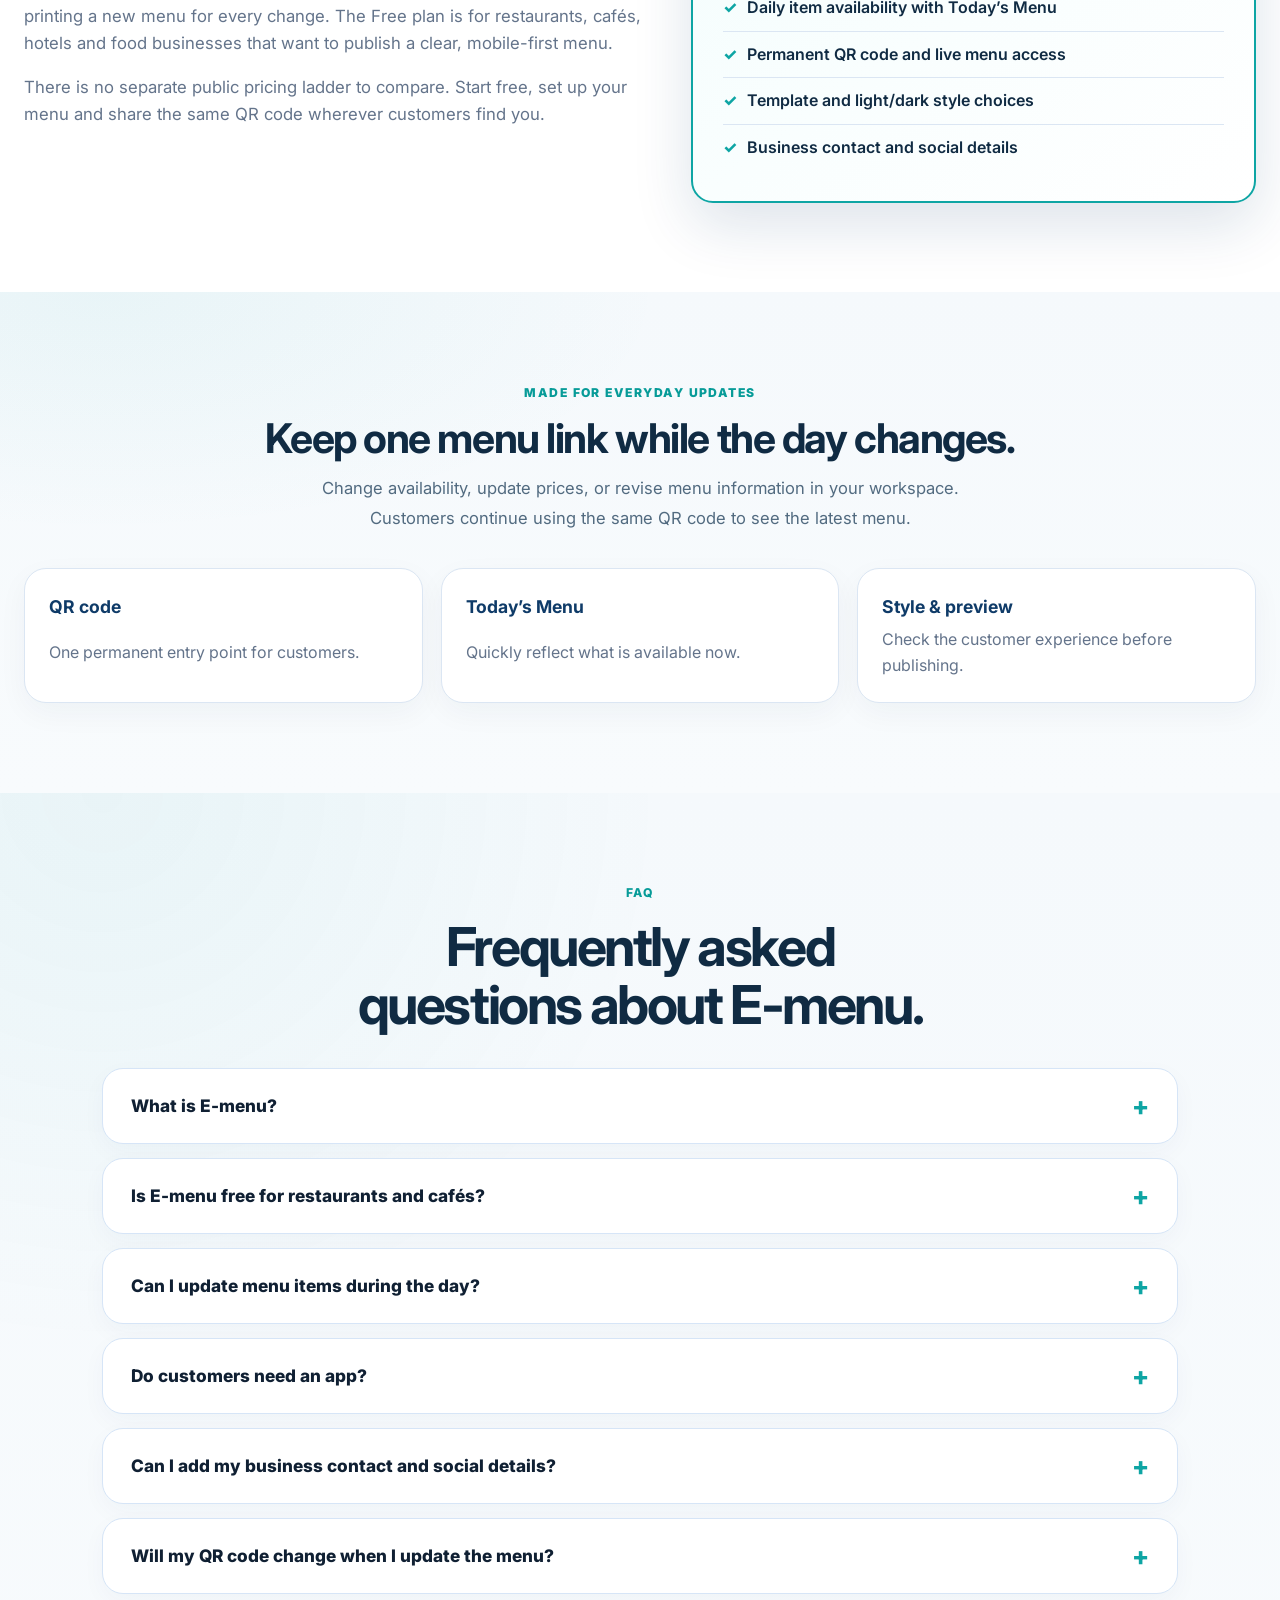
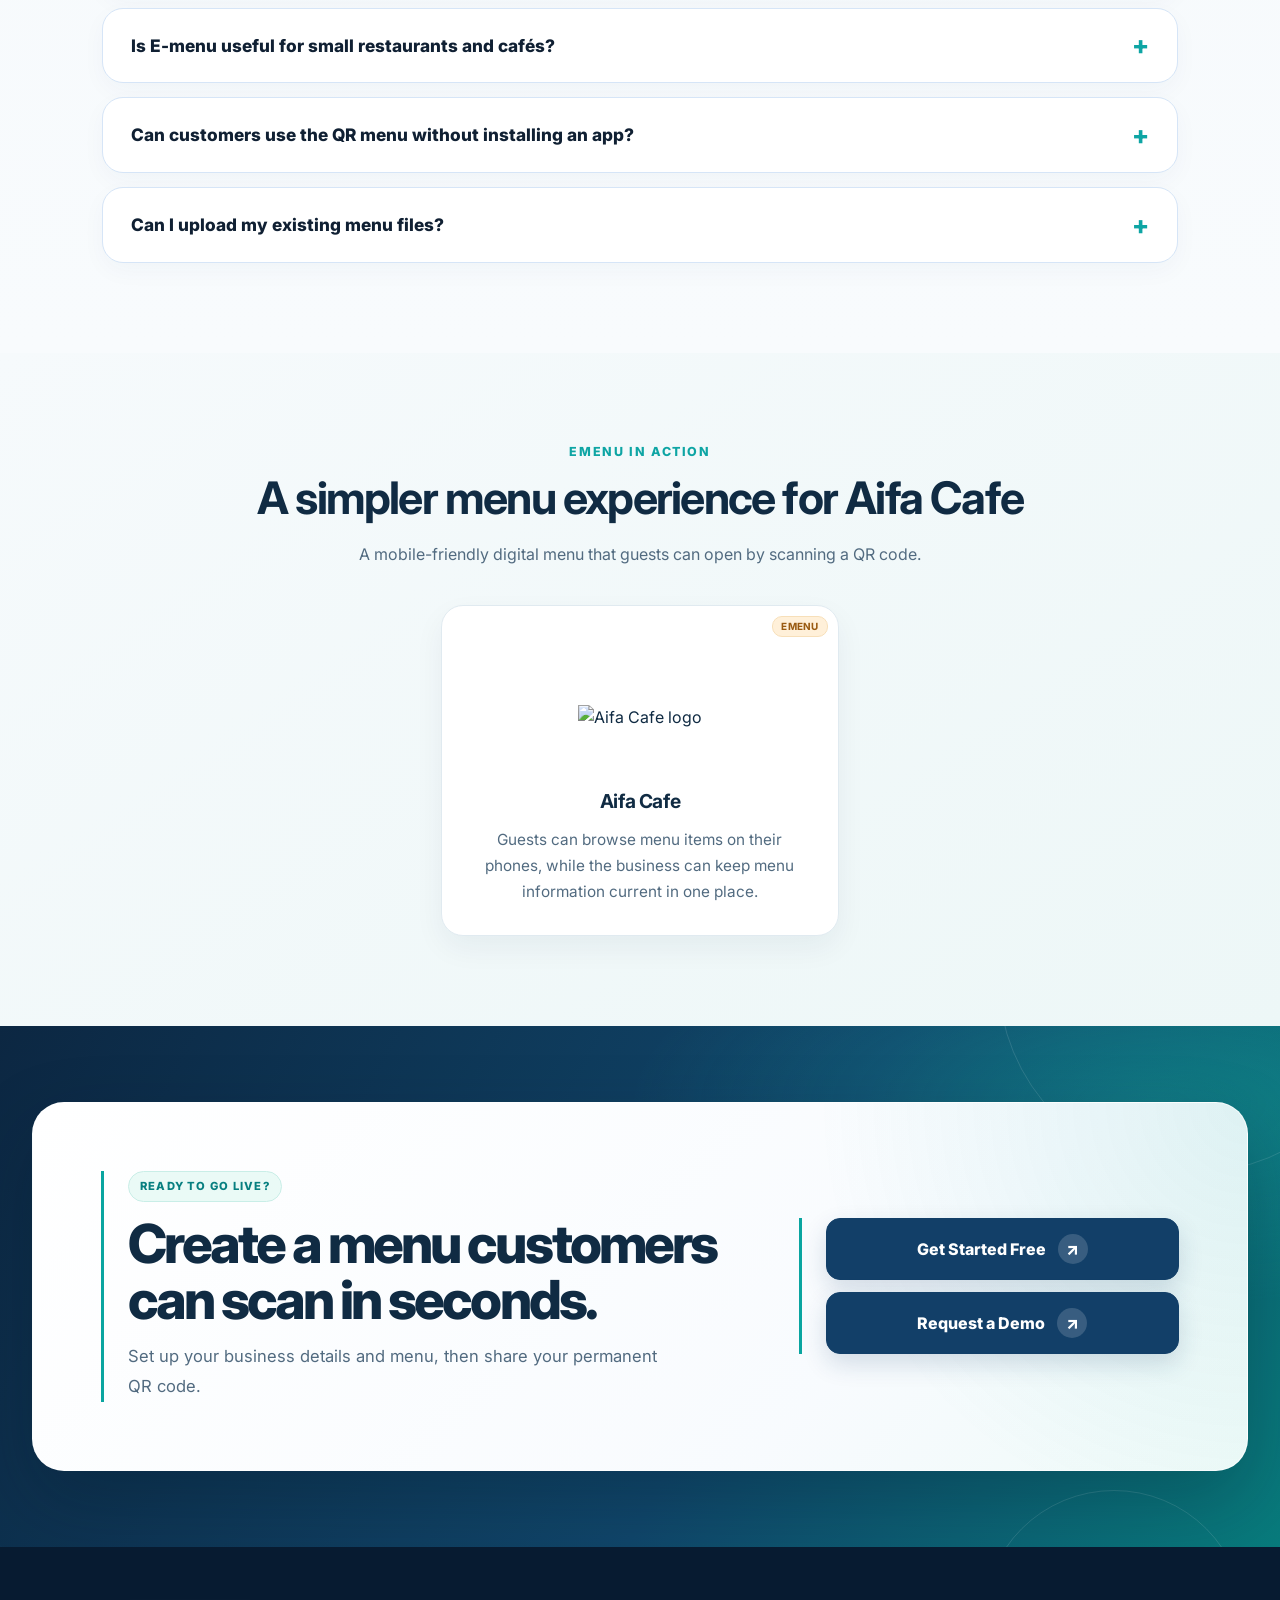
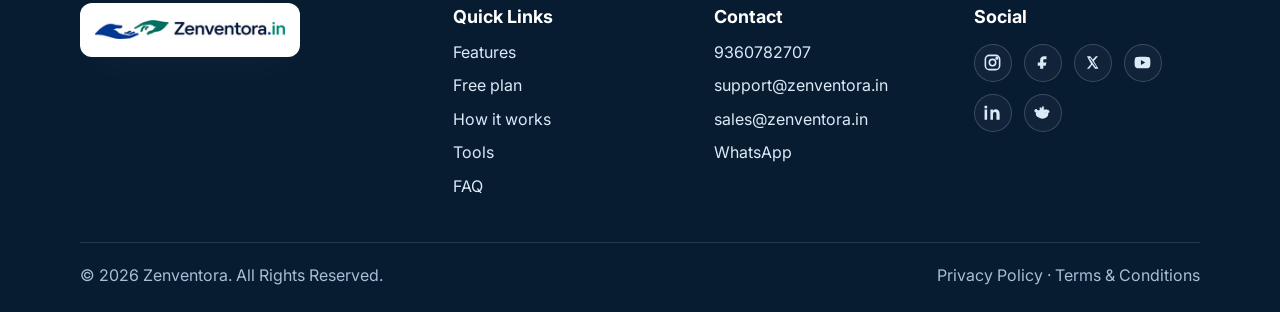
==== commit e404cea3: "Restore original page and retain Online Solutions route fix" ====
--- a/emenu/index.html
+++ b/emenu/index.html
@@ -103,7 +103,7 @@
       <button class="nav-toggle" type="button" aria-controls="nav-menu" aria-expanded="false" data-nav-toggle>Menu</button>
       <div id="nav-menu" class="nav-menu" data-nav-menu>
         <details class="nav-dropdown"><summary>Services</summary><div class="nav-dropdown-menu"><a href="../online-solution/">Online Solutions</a><a href="../website/">Website</a></div></details>
-        <a href="#how-it-works">How it works</a><a href="#features">Features</a><a href="#upload-menu">Upload menu</a><a href="#free-plan">Free plan</a><a href="#tools">Tools</a><a href="#faq">FAQ</a>
+        <a href="#features">Features</a><a href="#upload-menu">Upload menu</a><a href="#free-plan">Free plan</a><a href="#how-it-works">How it works</a><a href="#tools">Tools</a><a href="#faq">FAQ</a>
         
       <div class="account-nav-actions" data-account-actions data-account-product="emenu"><a class="btn btn-primary btn-small account-get-started account-cta" data-account-cta="signup" data-account-product="emenu" href="https://zenventora.in/emenu/signup.html">Get Started</a></div></div>
     </nav>
@@ -154,7 +154,7 @@
     </section>
     <section id="free-plan" class="section"><div class="container free-plan"><div><p class="eyebrow">Free plan</p><h2>Start your live QR menu for free.</h2><p>Give customers a simple way to browse what you serve today—without printing a new menu for every change. The Free plan is for restaurants, cafés, hotels and food businesses that want to publish a clear, mobile-first menu.</p><p>There is no separate public pricing ladder to compare. Start free, set up your menu and share the same QR code wherever customers find you.</p></div><div class="free-plan-card"><p class="eyebrow">Included</p><h3>Free E-menu essentials</h3><ul><li>Menu categories, items, prices and descriptions</li><li>Daily item availability with Today’s Menu</li><li>Permanent QR code and live menu access</li><li>Template and light/dark style choices</li><li>Business contact and social details</li></ul></div></div></section>
     
-    <section id="tools" class="section soft-bg"><div class="container"><div class="section-heading"><p class="eyebrow">Tools for everyday updates</p><h2>Keep one menu link while the day changes.</h2><p>Change availability, update prices, or revise menu information in your workspace. Customers continue using the same QR code to see the latest menu.</p></div><div class="workflow-grid"><article><strong>QR code</strong><span>One permanent entry point for customers.</span></article><article><strong>Today’s Menu</strong><span>Quickly reflect what is available now.</span></article><article><strong>Style &amp; preview</strong><span>Check the customer experience before publishing.</span></article></div></div></section>
+    <section class="section soft-bg"><div class="container"><div class="section-heading"><p class="eyebrow">Made for everyday updates</p><h2>Keep one menu link while the day changes.</h2><p>Change availability, update prices, or revise menu information in your workspace. Customers continue using the same QR code to see the latest menu.</p></div><div class="workflow-grid"><article><strong>QR code</strong><span>One permanent entry point for customers.</span></article><article><strong>Today’s Menu</strong><span>Quickly reflect what is available now.</span></article><article><strong>Style &amp; preview</strong><span>Check the customer experience before publishing.</span></article></div></div></section>
     
     <section id="faq" class="section soft-bg"><div class="container"><div class="section-heading"><p class="eyebrow">FAQ</p><h2>Frequently asked questions about E-menu.</h2></div><div class="faq-list"><details><summary>What is E-menu?</summary><p>E-menu is a digital menu customers open on their phone by scanning a QR code.</p></details><details><summary>Is E-menu free for restaurants and cafés?</summary><p>Yes. E-menu has a Free plan for creating a live QR menu, adding menu details, managing availability and sharing a permanent QR code.</p></details><details><summary>Can I update menu items during the day?</summary><p>Yes. Use the menu editor and Today’s Menu controls to update information and availability.</p></details><details><summary>Do customers need an app?</summary><p>No. They open the live menu in their normal phone browser.</p></details><details><summary>Can I add my business contact and social details?</summary><p>Yes. E-menu supports business name, location, tagline, phone, WhatsApp, Instagram and Facebook details.</p></details><details><summary>Will my QR code change when I update the menu?</summary><p>No. Customers can keep using the same permanent QR code while you update the live menu behind it.</p></details><details><summary>Is E-menu useful for small restaurants and cafés?</summary><p>Yes. E-menu is designed for restaurants, cafés, hotels and food businesses that want a simple mobile-first digital menu and a permanent QR code.</p></details><details><summary>Can customers use the QR menu without installing an app?</summary><p>Yes. Customers scan the QR code and open the live menu in their normal mobile browser.</p></details><details><summary>Can I upload my existing menu files?</summary><p>Yes. The file-upload path is for businesses that already have menu files or menu images. It does not require template selection or the item-based style preview, and Today’s Menu controls are not part of that file-upload flow. You can remove, replace or add uploaded files from the menu workspace.</p></details></div></div></section>
     <section class="zv-client-section zv-emenu-client section" id="emenu-client-story" aria-label="eMenu client story"><div class="container"><div class="zv-client-heading"><div><p class="eyebrow">eMenu in action</p><h2>A simpler menu experience for Aifa Cafe</h2><p>A mobile-friendly digital menu that guests can open by scanning a QR code.</p></div></div><div class="zv-client-track zv-emenu-client-track"><article class="zv-client-slide"><div class="zv-client-logo-wrap"><img src="https://zenventora.in/emenu/assets/aifa-cafe-testimonial-logo-v2.svg" alt="Aifa Cafe logo" loading="lazy"></div><span class="zv-client-kind">eMenu</span><h3>Aifa Cafe</h3><p>Guests can browse menu items on their phones, while the business can keep menu information current in one place.</p></article></div></div></section>
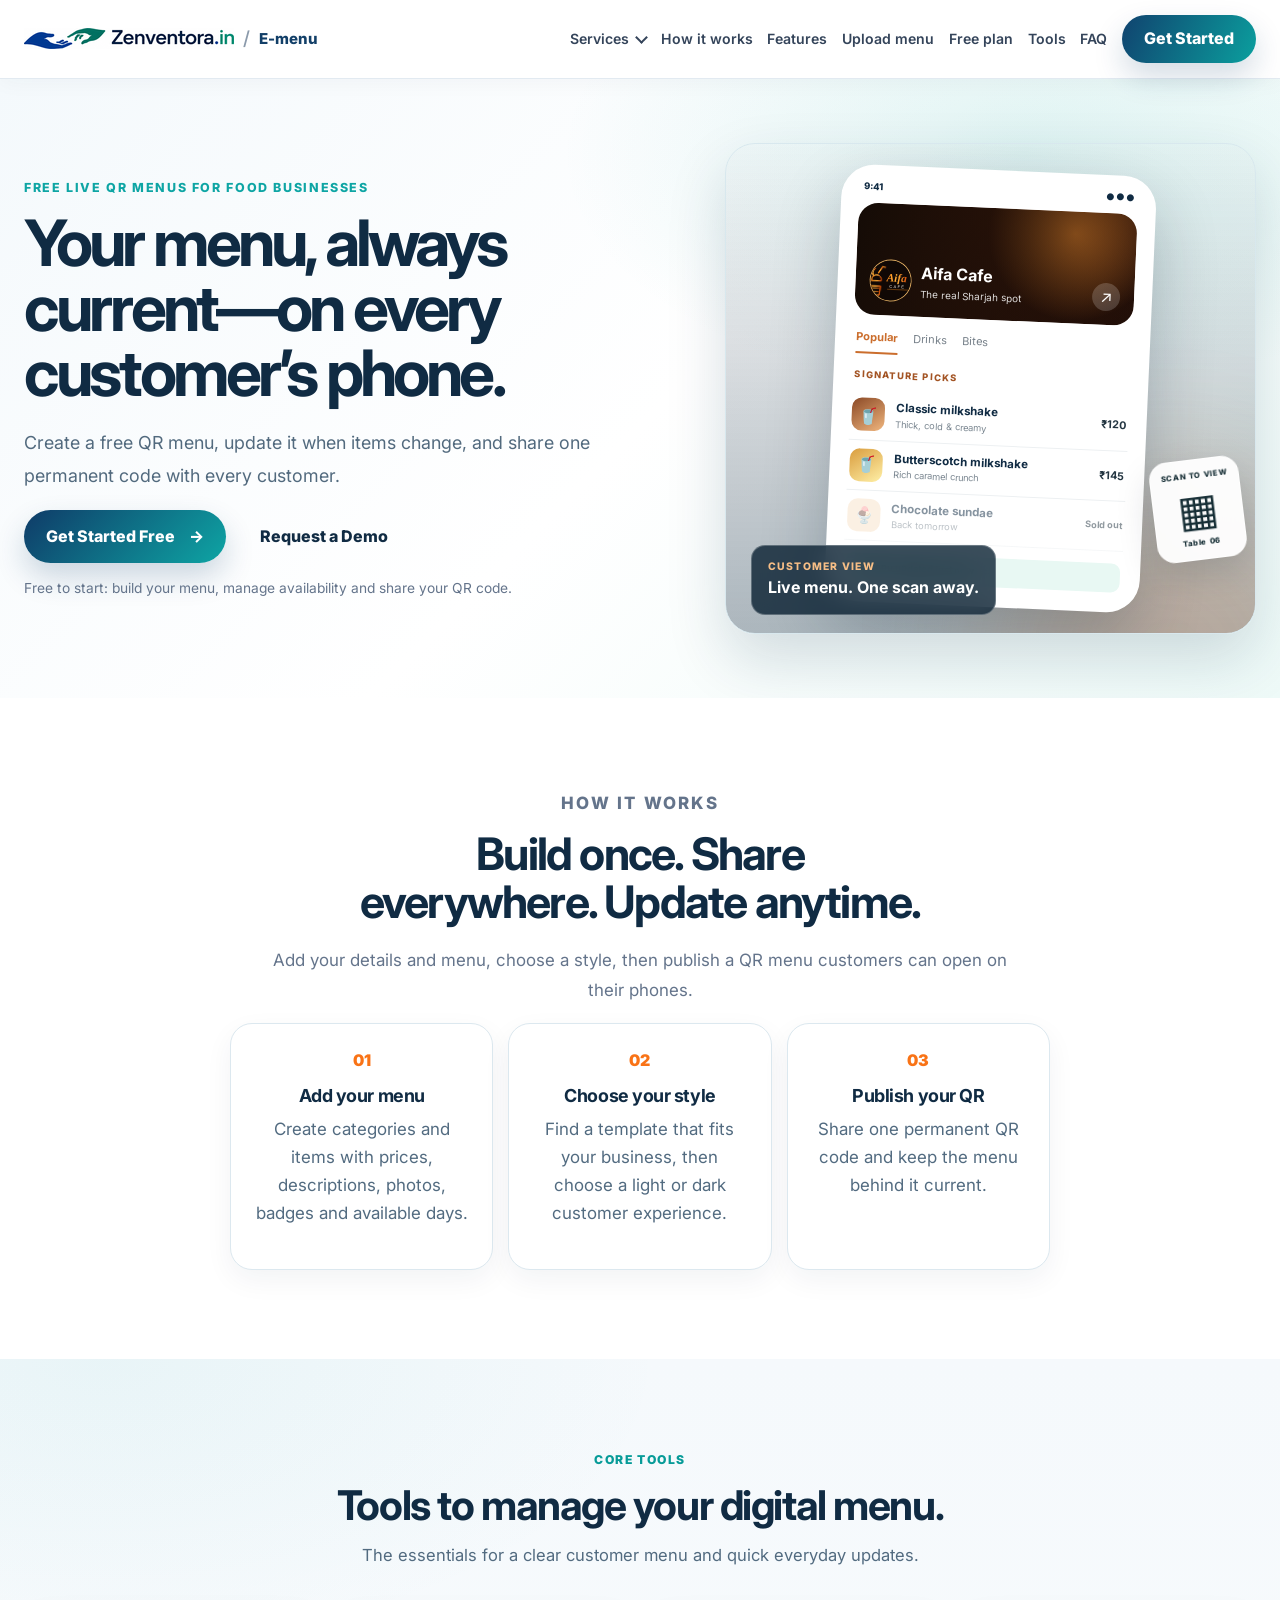
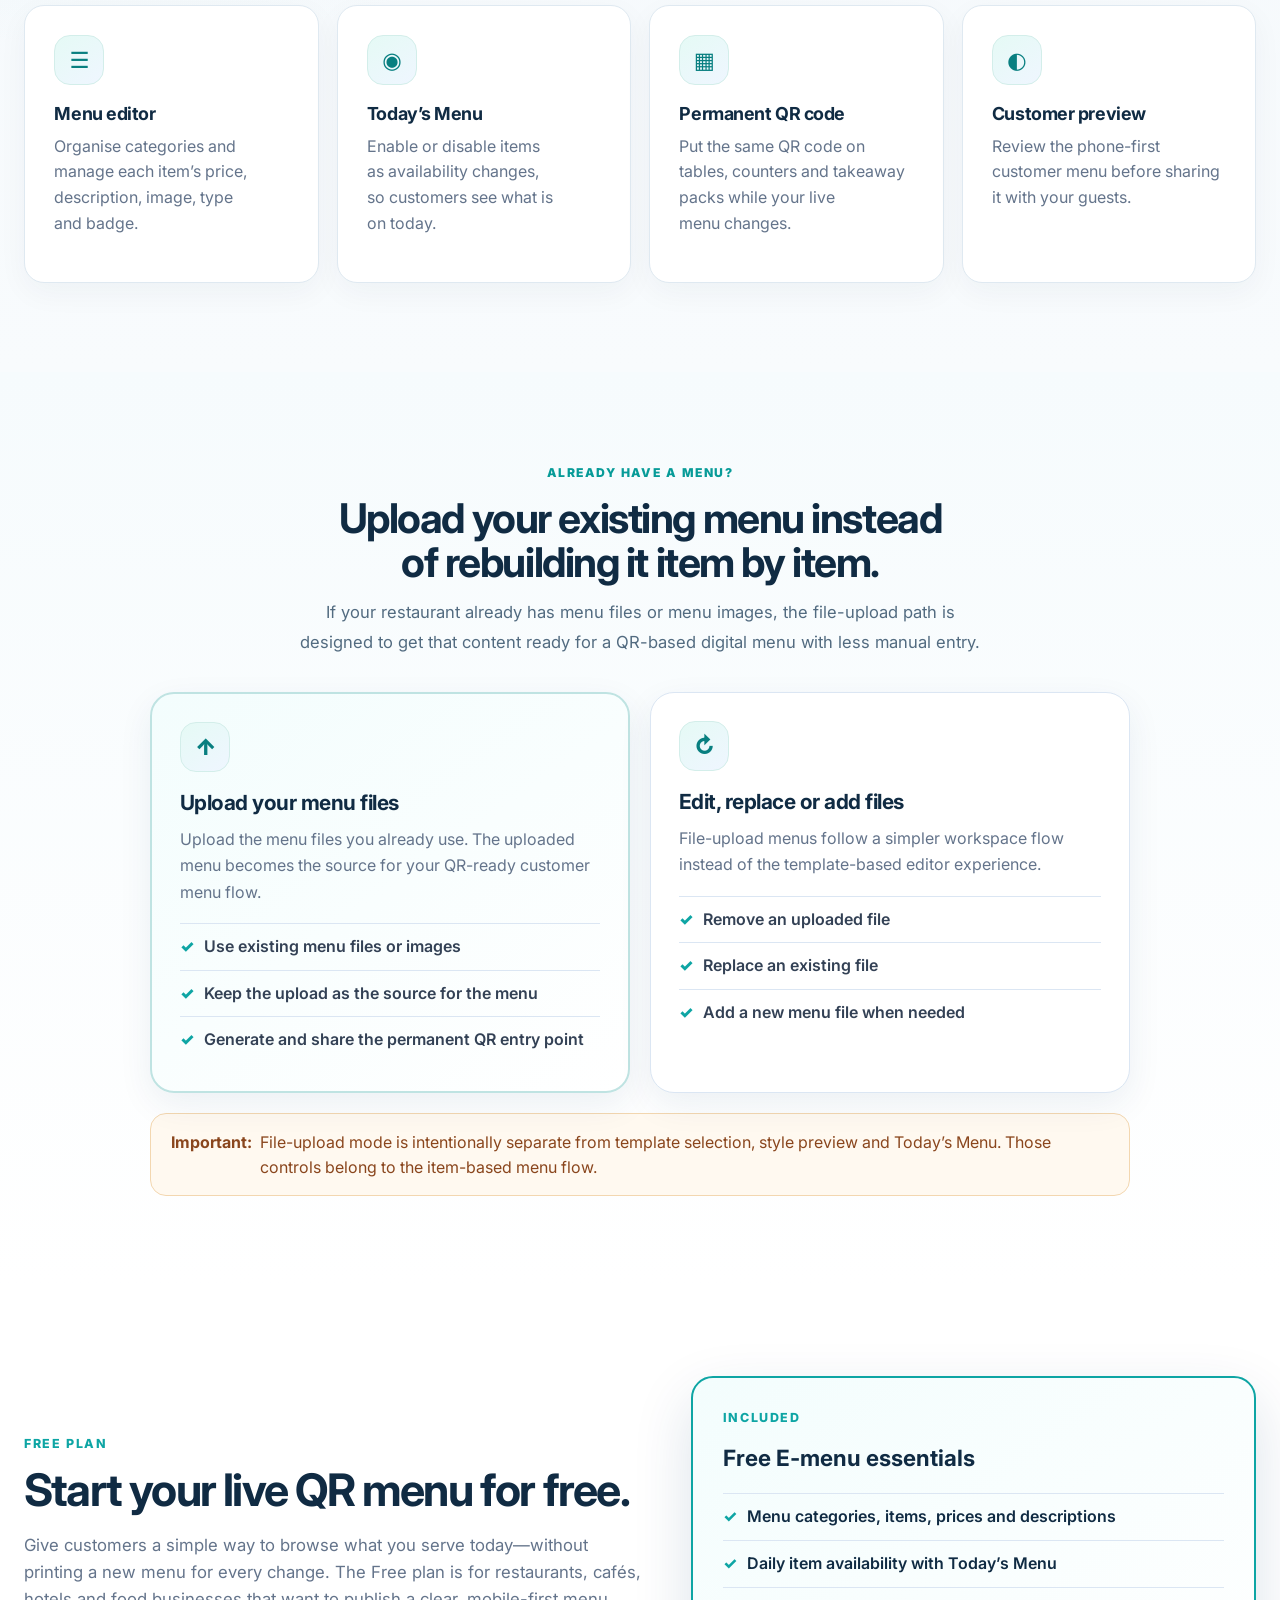
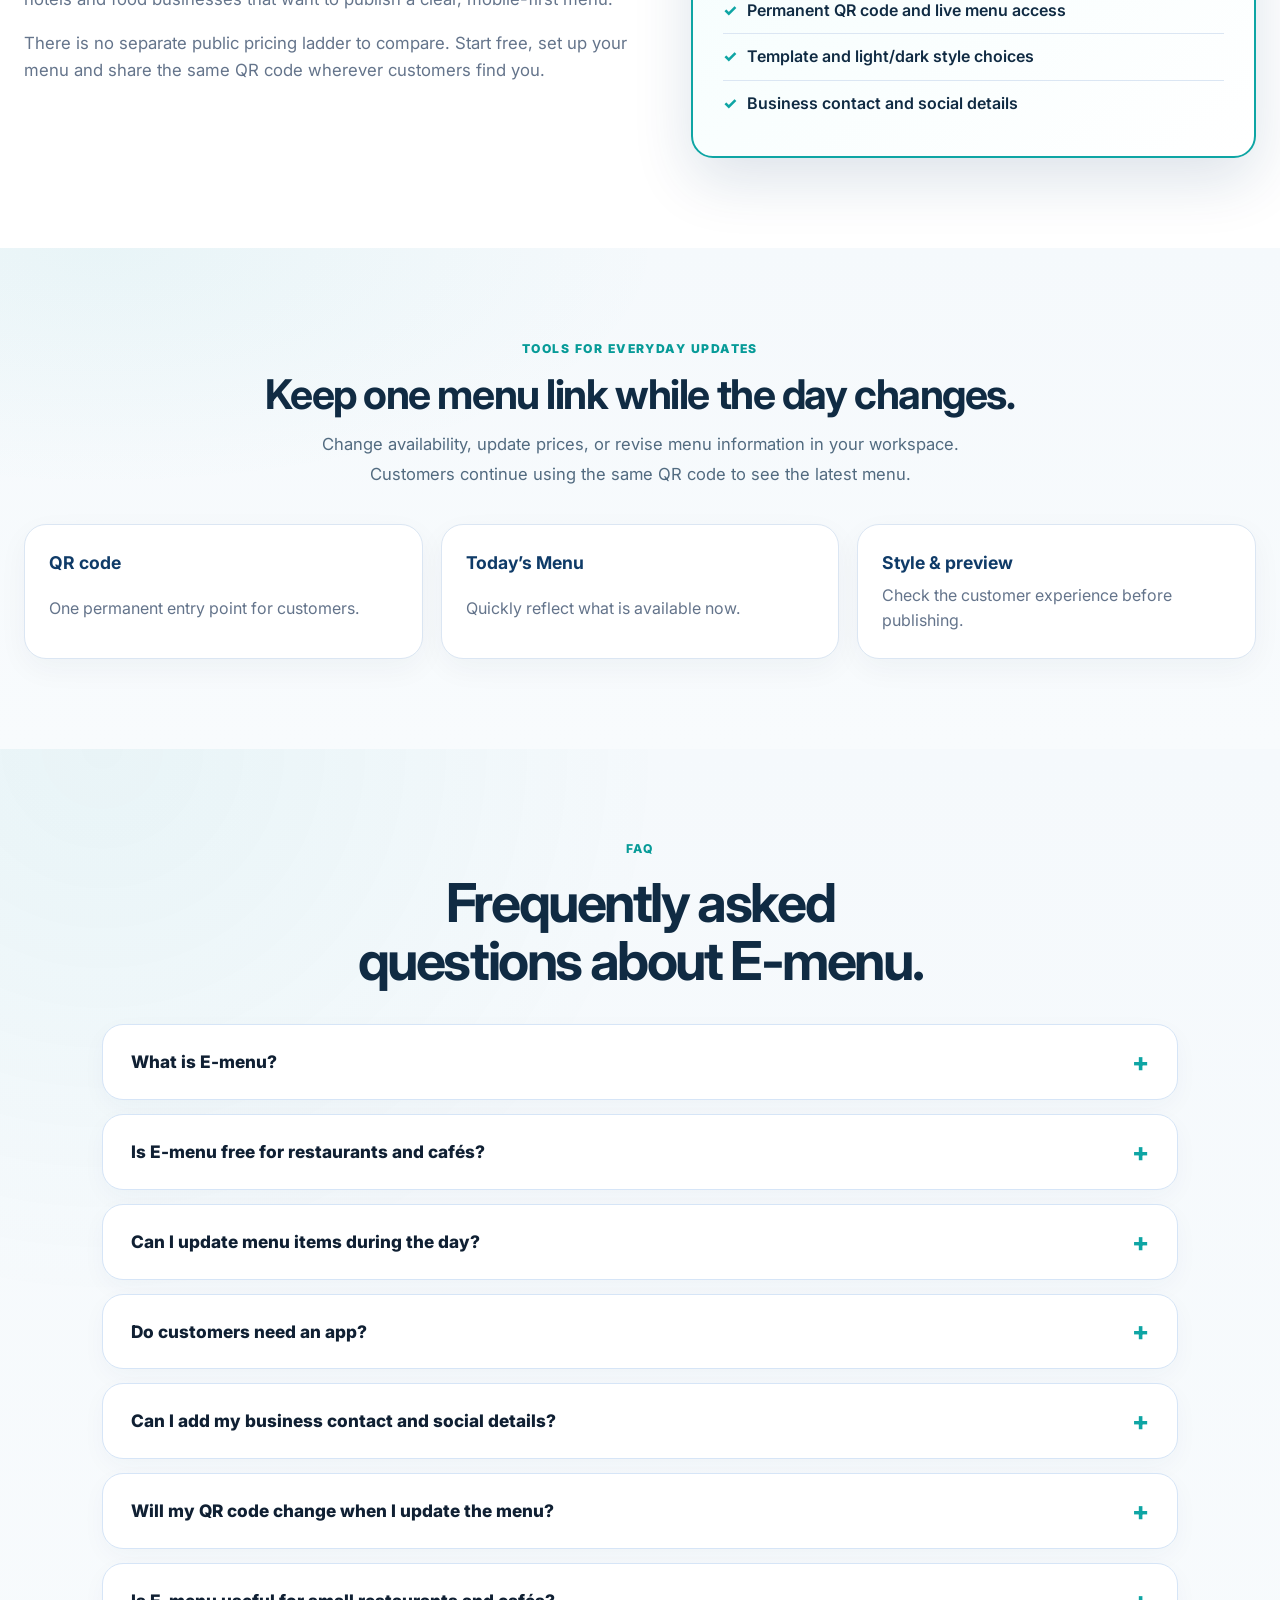
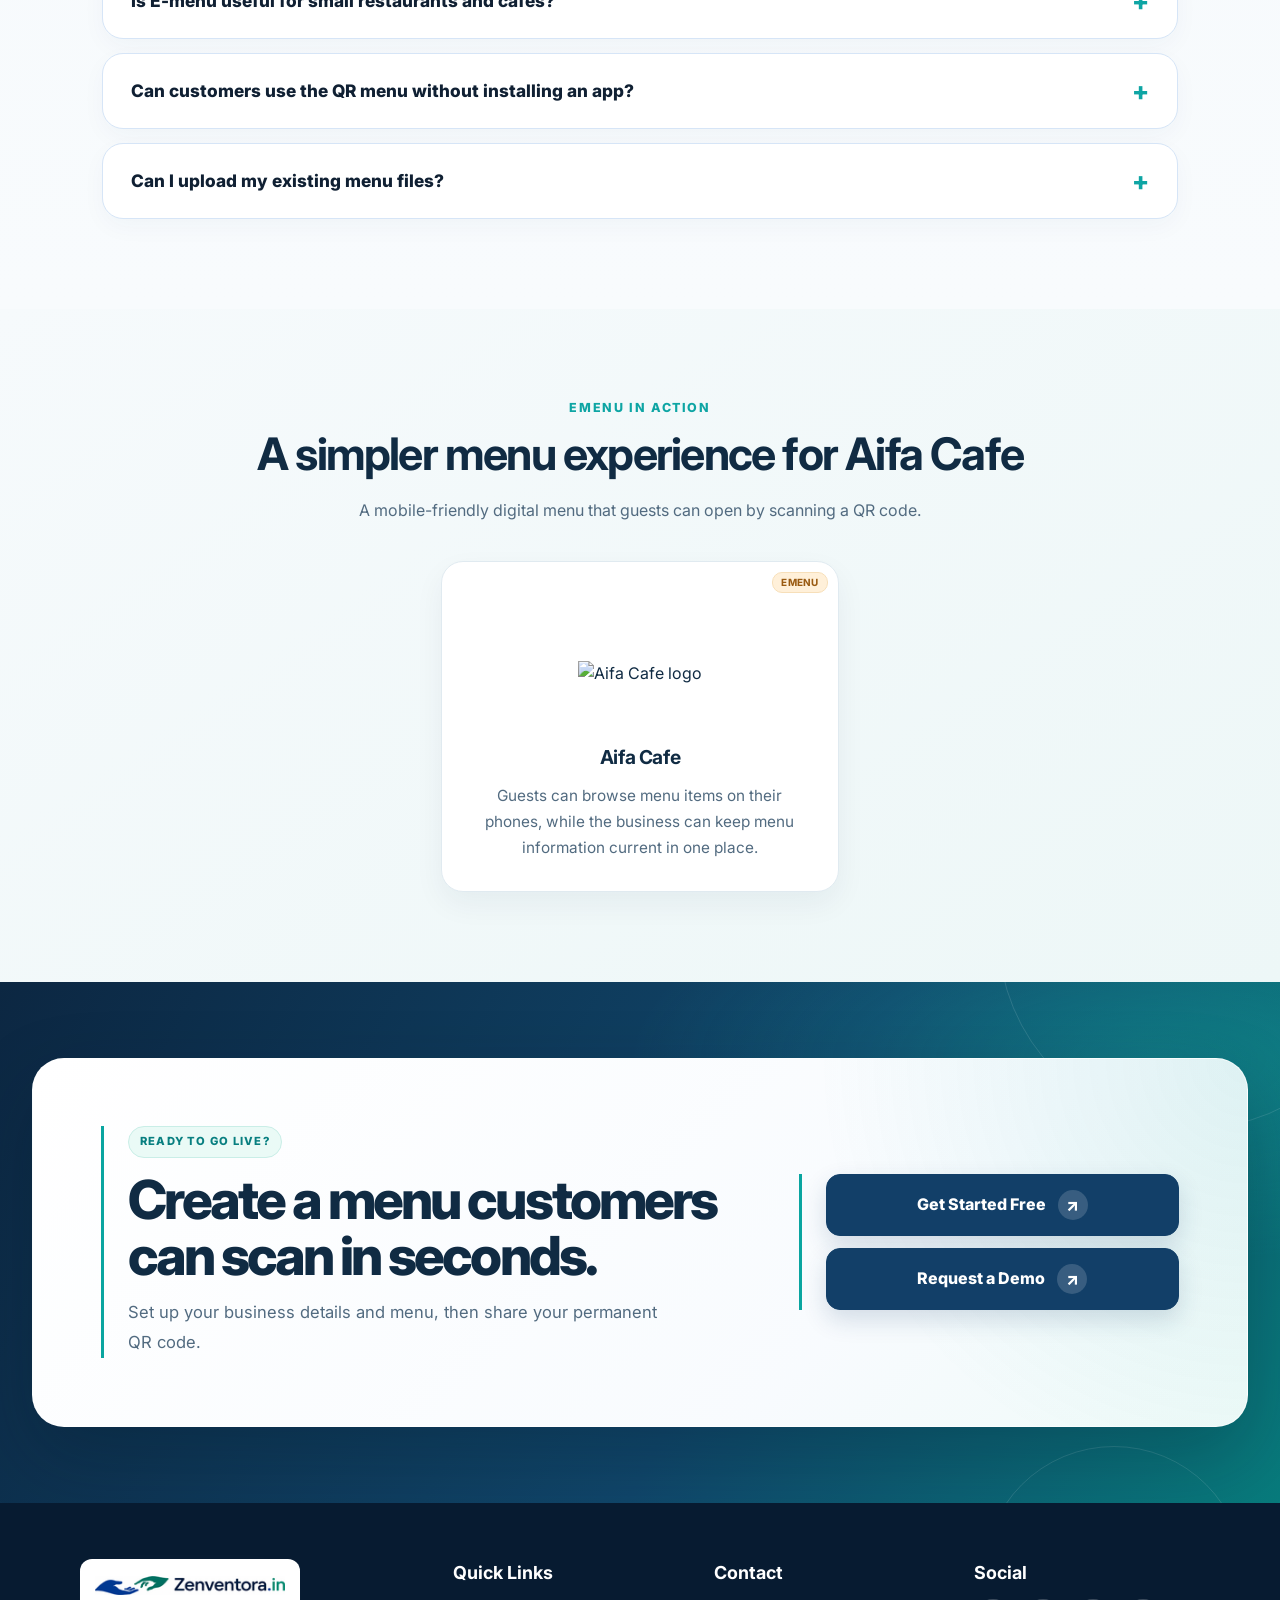
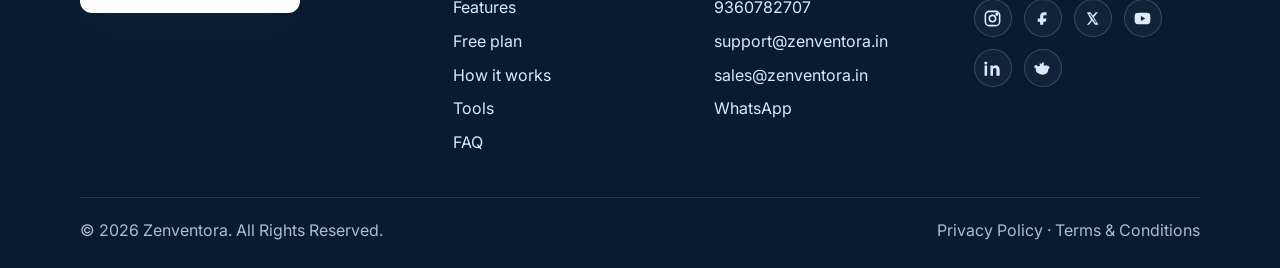
==== commit 80db87ad: "Polish preview forms and standardize Services navigation" ====
--- a/emenu/index.html
+++ b/emenu/index.html
@@ -102,8 +102,8 @@
       <a class="brand emenu-brand" href="#home" aria-label="E-menu home"><img class="brand-logo" src="../assets/zenventora-logo.svg" alt="Zenventora logo"><span aria-hidden="true">/</span><strong>E-menu</strong></a>
       <button class="nav-toggle" type="button" aria-controls="nav-menu" aria-expanded="false" data-nav-toggle>Menu</button>
       <div id="nav-menu" class="nav-menu" data-nav-menu>
-        <details class="nav-dropdown"><summary>Services</summary><div class="nav-dropdown-menu"><a href="../online-solution/">Online Solutions</a><a href="../website/">Website</a></div></details>
-        <a href="#features">Features</a><a href="#upload-menu">Upload menu</a><a href="#free-plan">Free plan</a><a href="#how-it-works">How it works</a><a href="#tools">Tools</a><a href="#faq">FAQ</a>
+        <details class="nav-dropdown"><summary>Services</summary><div class="nav-dropdown-menu"><a href="../online-solution/">Online Solutions</a><a href="../online-solution/#business-email">Email</a><a href="../website/">Website</a></div></details>
+        <a href="#how-it-works">How it works</a><a href="#features">Features</a><a href="#upload-menu">Upload menu</a><a href="#free-plan">Free plan</a><a href="#tools">Tools</a><a href="#faq">FAQ</a>
         
       <div class="account-nav-actions" data-account-actions data-account-product="emenu"><a class="btn btn-primary btn-small account-get-started account-cta" data-account-cta="signup" data-account-product="emenu" href="https://zenventora.in/emenu/signup.html">Get Started</a></div></div>
     </nav>
@@ -116,7 +116,7 @@
       </div>
     </section>
     <section id="how-it-works" class="section intro"><div class="container narrow"><p class="eyebrow">How it works</p><h2>Build once. Share everywhere. Update anytime.</h2><p>Add your details and menu, choose a style, then publish a QR menu customers can open on their phones.</p><div class="steps"><article><span>01</span><h3>Add your menu</h3><p>Create categories and items with prices, descriptions, photos, badges and available days.</p></article><article><span>02</span><h3>Choose your style</h3><p>Find a template that fits your business, then choose a light or dark customer experience.</p></article><article><span>03</span><h3>Publish your QR</h3><p>Share one permanent QR code and keep the menu behind it current.</p></article></div></div></section>
-    <section id="features" class="section soft-bg"><div class="container"><div class="section-heading"><p class="eyebrow">Core features</p><h2>Everything needed to keep a menu useful during service.</h2><p>The essentials for a clear customer menu and quick everyday updates.</p></div><div class="card-grid four"><article class="card"><span class="icon">☰</span><h3>Menu editor</h3><p>Organise categories and manage each item’s price, description, image, type and badge.</p></article><article class="card"><span class="icon">◉</span><h3>Today’s Menu</h3><p>Enable or disable items as availability changes, so customers see what is on today.</p></article><article class="card"><span class="icon">▦</span><h3>Permanent QR code</h3><p>Put the same QR code on tables, counters and takeaway packs while your live menu changes.</p></article><article class="card"><span class="icon">◐</span><h3>Customer preview</h3><p>Review the phone-first customer menu before sharing it with your guests.</p></article></div></div></section>
+    <section id="features" class="section soft-bg"><div class="container"><div class="section-heading"><p class="eyebrow">Core tools</p><h2>Tools to manage your digital menu.</h2><p>The essentials for a clear customer menu and quick everyday updates.</p></div><div class="card-grid four"><article class="card"><span class="icon">☰</span><h3>Menu editor</h3><p>Organise categories and manage each item’s price, description, image, type and badge.</p></article><article class="card"><span class="icon">◉</span><h3>Today’s Menu</h3><p>Enable or disable items as availability changes, so customers see what is on today.</p></article><article class="card"><span class="icon">▦</span><h3>Permanent QR code</h3><p>Put the same QR code on tables, counters and takeaway packs while your live menu changes.</p></article><article class="card"><span class="icon">◐</span><h3>Customer preview</h3><p>Review the phone-first customer menu before sharing it with your guests.</p></article></div></div></section>
     <section id="upload-menu" class="section upload-menu-section">
       <div class="container">
         <div class="section-heading">
@@ -154,7 +154,7 @@
     </section>
     <section id="free-plan" class="section"><div class="container free-plan"><div><p class="eyebrow">Free plan</p><h2>Start your live QR menu for free.</h2><p>Give customers a simple way to browse what you serve today—without printing a new menu for every change. The Free plan is for restaurants, cafés, hotels and food businesses that want to publish a clear, mobile-first menu.</p><p>There is no separate public pricing ladder to compare. Start free, set up your menu and share the same QR code wherever customers find you.</p></div><div class="free-plan-card"><p class="eyebrow">Included</p><h3>Free E-menu essentials</h3><ul><li>Menu categories, items, prices and descriptions</li><li>Daily item availability with Today’s Menu</li><li>Permanent QR code and live menu access</li><li>Template and light/dark style choices</li><li>Business contact and social details</li></ul></div></div></section>
     
-    <section class="section soft-bg"><div class="container"><div class="section-heading"><p class="eyebrow">Made for everyday updates</p><h2>Keep one menu link while the day changes.</h2><p>Change availability, update prices, or revise menu information in your workspace. Customers continue using the same QR code to see the latest menu.</p></div><div class="workflow-grid"><article><strong>QR code</strong><span>One permanent entry point for customers.</span></article><article><strong>Today’s Menu</strong><span>Quickly reflect what is available now.</span></article><article><strong>Style &amp; preview</strong><span>Check the customer experience before publishing.</span></article></div></div></section>
+    <section id="tools" class="section soft-bg"><div class="container"><div class="section-heading"><p class="eyebrow">Tools for everyday updates</p><h2>Keep one menu link while the day changes.</h2><p>Change availability, update prices, or revise menu information in your workspace. Customers continue using the same QR code to see the latest menu.</p></div><div class="workflow-grid"><article><strong>QR code</strong><span>One permanent entry point for customers.</span></article><article><strong>Today’s Menu</strong><span>Quickly reflect what is available now.</span></article><article><strong>Style &amp; preview</strong><span>Check the customer experience before publishing.</span></article></div></div></section>
     
     <section id="faq" class="section soft-bg"><div class="container"><div class="section-heading"><p class="eyebrow">FAQ</p><h2>Frequently asked questions about E-menu.</h2></div><div class="faq-list"><details><summary>What is E-menu?</summary><p>E-menu is a digital menu customers open on their phone by scanning a QR code.</p></details><details><summary>Is E-menu free for restaurants and cafés?</summary><p>Yes. E-menu has a Free plan for creating a live QR menu, adding menu details, managing availability and sharing a permanent QR code.</p></details><details><summary>Can I update menu items during the day?</summary><p>Yes. Use the menu editor and Today’s Menu controls to update information and availability.</p></details><details><summary>Do customers need an app?</summary><p>No. They open the live menu in their normal phone browser.</p></details><details><summary>Can I add my business contact and social details?</summary><p>Yes. E-menu supports business name, location, tagline, phone, WhatsApp, Instagram and Facebook details.</p></details><details><summary>Will my QR code change when I update the menu?</summary><p>No. Customers can keep using the same permanent QR code while you update the live menu behind it.</p></details><details><summary>Is E-menu useful for small restaurants and cafés?</summary><p>Yes. E-menu is designed for restaurants, cafés, hotels and food businesses that want a simple mobile-first digital menu and a permanent QR code.</p></details><details><summary>Can customers use the QR menu without installing an app?</summary><p>Yes. Customers scan the QR code and open the live menu in their normal mobile browser.</p></details><details><summary>Can I upload my existing menu files?</summary><p>Yes. The file-upload path is for businesses that already have menu files or menu images. It does not require template selection or the item-based style preview, and Today’s Menu controls are not part of that file-upload flow. You can remove, replace or add uploaded files from the menu workspace.</p></details></div></div></section>
     <section class="zv-client-section zv-emenu-client section" id="emenu-client-story" aria-label="eMenu client story"><div class="container"><div class="zv-client-heading"><div><p class="eyebrow">eMenu in action</p><h2>A simpler menu experience for Aifa Cafe</h2><p>A mobile-friendly digital menu that guests can open by scanning a QR code.</p></div></div><div class="zv-client-track zv-emenu-client-track"><article class="zv-client-slide"><div class="zv-client-logo-wrap"><img src="https://zenventora.in/emenu/assets/aifa-cafe-testimonial-logo-v2.svg" alt="Aifa Cafe logo" loading="lazy"></div><span class="zv-client-kind">eMenu</span><h3>Aifa Cafe</h3><p>Guests can browse menu items on their phones, while the business can keep menu information current in one place.</p></article></div></div></section>
--- a/styles.css
+++ b/styles.css
@@ -4259,17 +4259,20 @@
 .site-footer .footer-social-link:first-child svg{fill:none;stroke:currentColor;stroke-width:2}
 @media(max-width:560px){.site-footer .footer-social{gap:10px}.site-footer .footer-social-link{width:36px;height:36px}}
 
-/* Active header navigation state shared by the main, online-solutions and eMenu pages. */
-.site-header .nav-menu > a.active,
-.site-header .nav-menu > a[aria-current="location"],
-.site-header .brand.active,
-.site-header .brand[aria-current="location"] {
+
+/* Header active state: clear underline, no filled background. */
+.site-header .nav-menu > a.active:not(.btn),
+.site-header .nav-menu > a[aria-current="location"]:not(.btn),
+.site-header .nav-menu > a[aria-current="page"]:not(.btn) {
   color: var(--teal) !important;
   font-weight: 800;
+  background: transparent !important;
+  box-shadow: none !important;
   position: relative;
 }
-.site-header .nav-menu > a.active::after,
-.site-header .nav-menu > a[aria-current="location"]::after {
+.site-header .nav-menu > a.active:not(.btn)::after,
+.site-header .nav-menu > a[aria-current="location"]:not(.btn)::after,
+.site-header .nav-menu > a[aria-current="page"]:not(.btn)::after {
   content: "";
   position: absolute;
   left: 0;
@@ -4279,26 +4282,21 @@
   border-radius: 999px;
   background: var(--teal);
 }
-.site-header .nav-menu > a.active:hover,
-.site-header .nav-menu > a[aria-current="location"]:hover { color: var(--blue) !important; }
-html { scroll-padding-top: 92px; }
-[id] { scroll-margin-top: 92px; }
-@media (max-width: 1120px) {
-  .site-header .nav-menu > a.active::after,
-  .site-header .nav-menu > a[aria-current="location"]::after { bottom: 3px; left: 12px; right: auto; width: 28px; }
-}
-
-
-/* Header active state: use a bottom underline only, without a filled menu-item background. */
-.site-header .nav-menu > a.active:not(.btn),
-.site-header .nav-menu > a[aria-current="location"]:not(.btn),
-.site-header .nav-menu > a[aria-current="page"]:not(.btn),
 .site-header .nav-dropdown-menu a.active,
 .site-header .nav-dropdown-menu a[aria-current="page"] {
+  color: var(--teal) !important;
+  font-weight: 800;
   background: transparent !important;
 }
-.site-header .nav-menu > a.active:not(.btn),
-.site-header .nav-menu > a[aria-current="location"]:not(.btn),
-.site-header .nav-menu > a[aria-current="page"]:not(.btn) {
-  box-shadow: none !important;
-}
+html { scroll-padding-top: 104px; }
+[id] { scroll-margin-top: 104px; }
+@media (max-width: 1120px) {
+  .site-header .nav-menu > a.active:not(.btn)::after,
+  .site-header .nav-menu > a[aria-current="location"]:not(.btn)::after,
+  .site-header .nav-menu > a[aria-current="page"]:not(.btn)::after {
+    left: 12px;
+    right: auto;
+    bottom: 3px;
+    width: 28px;
+  }
+}
